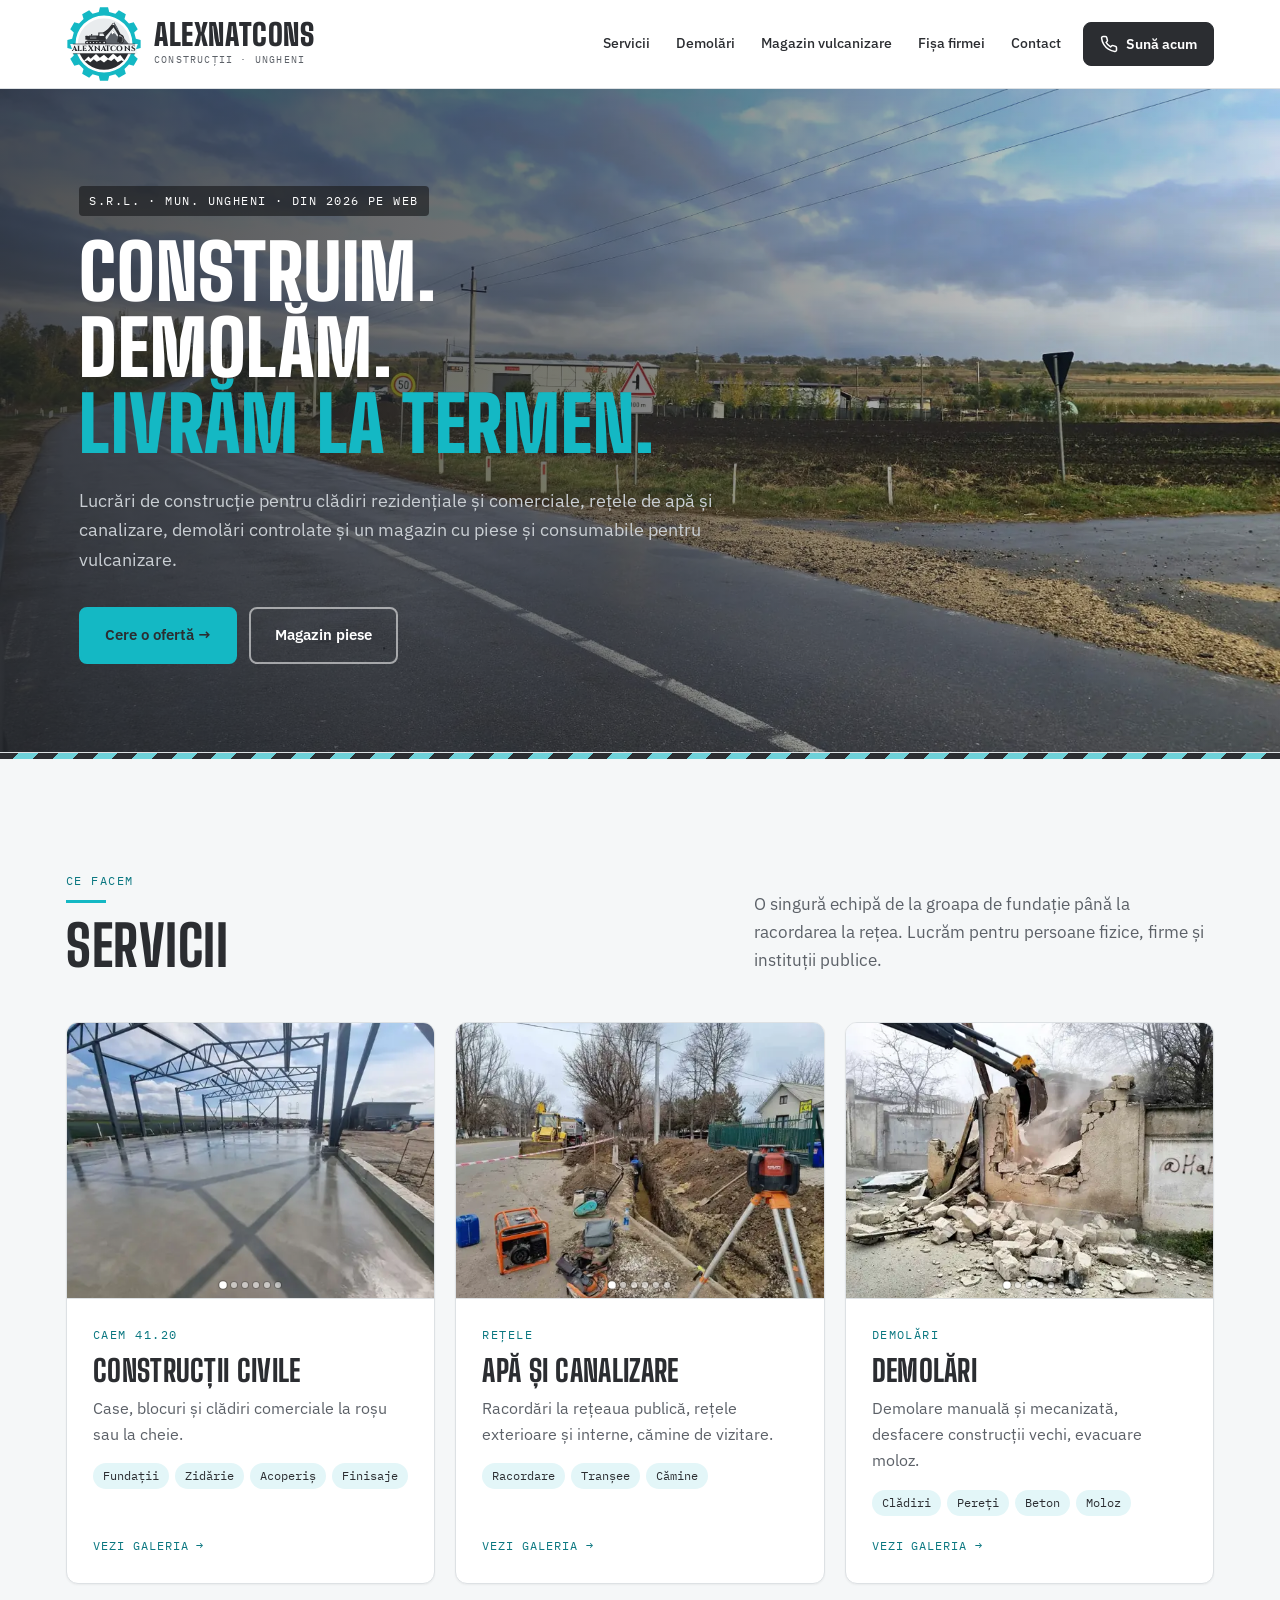
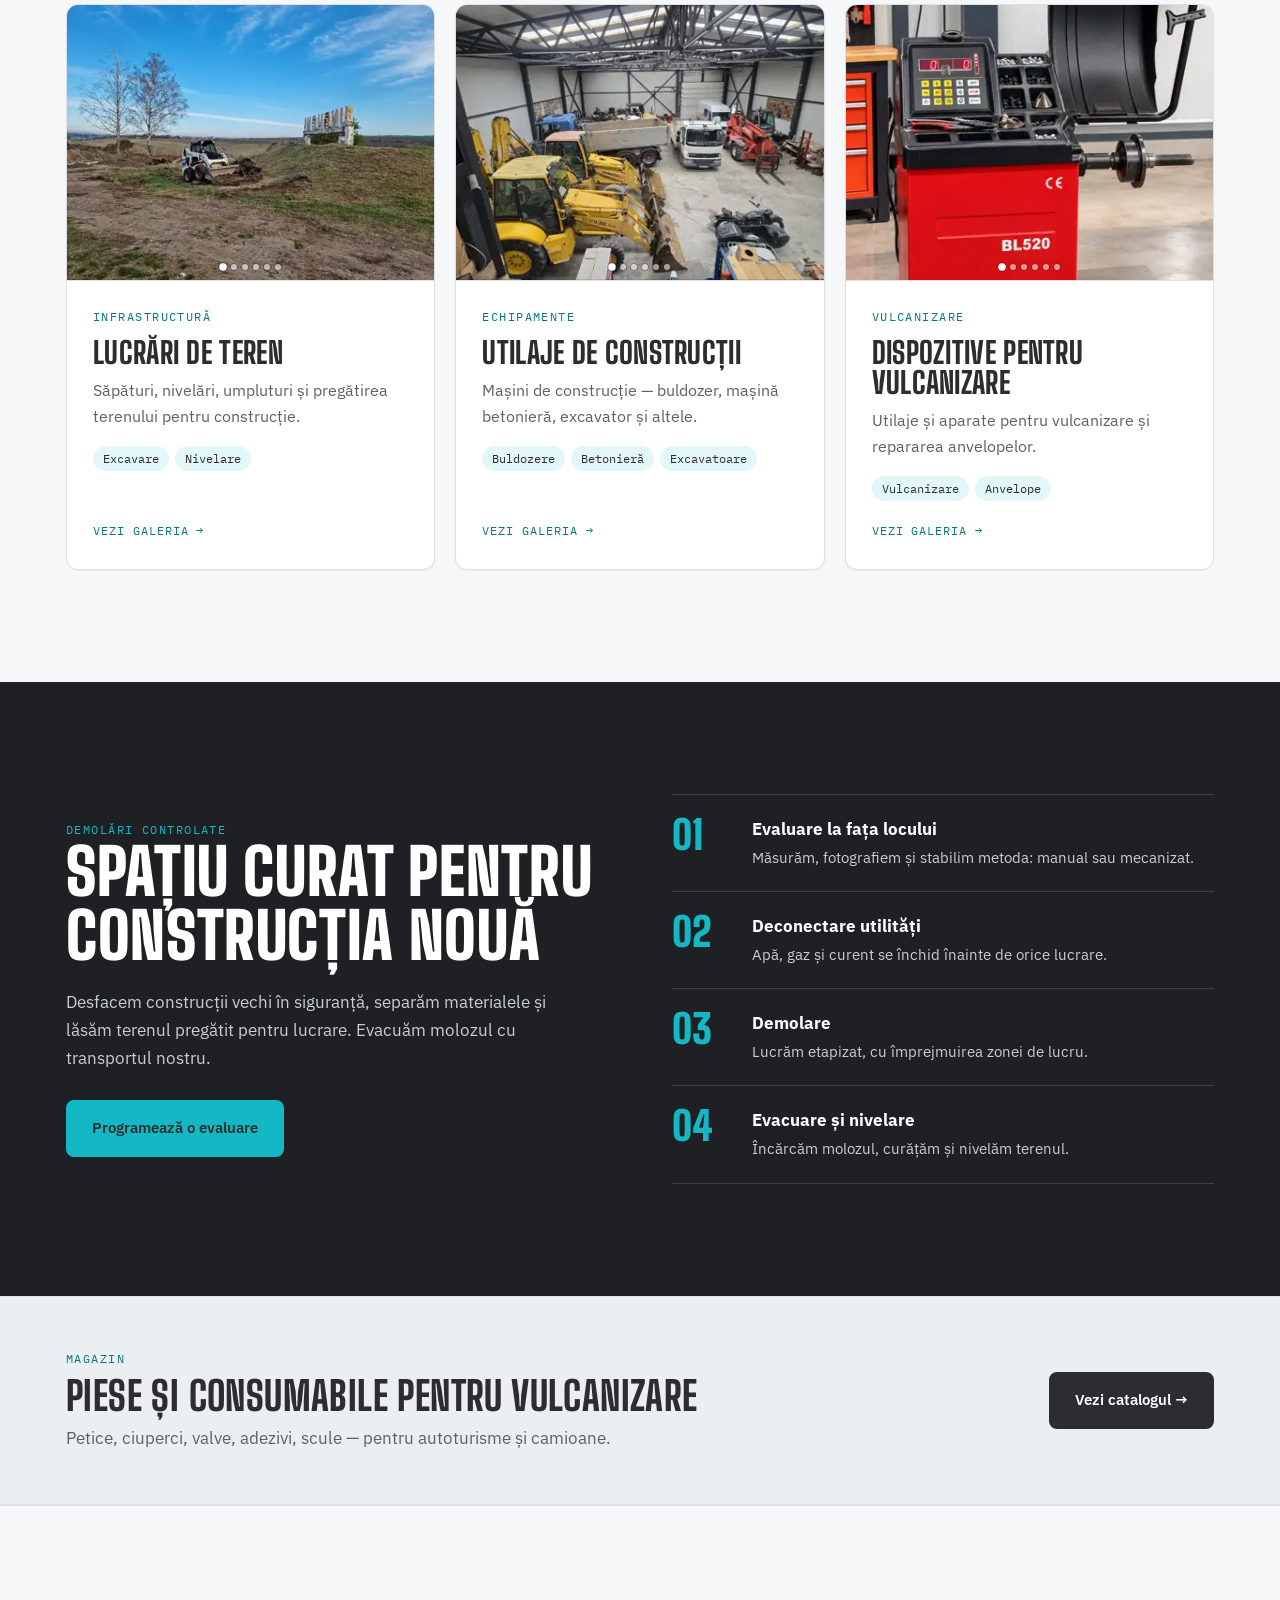
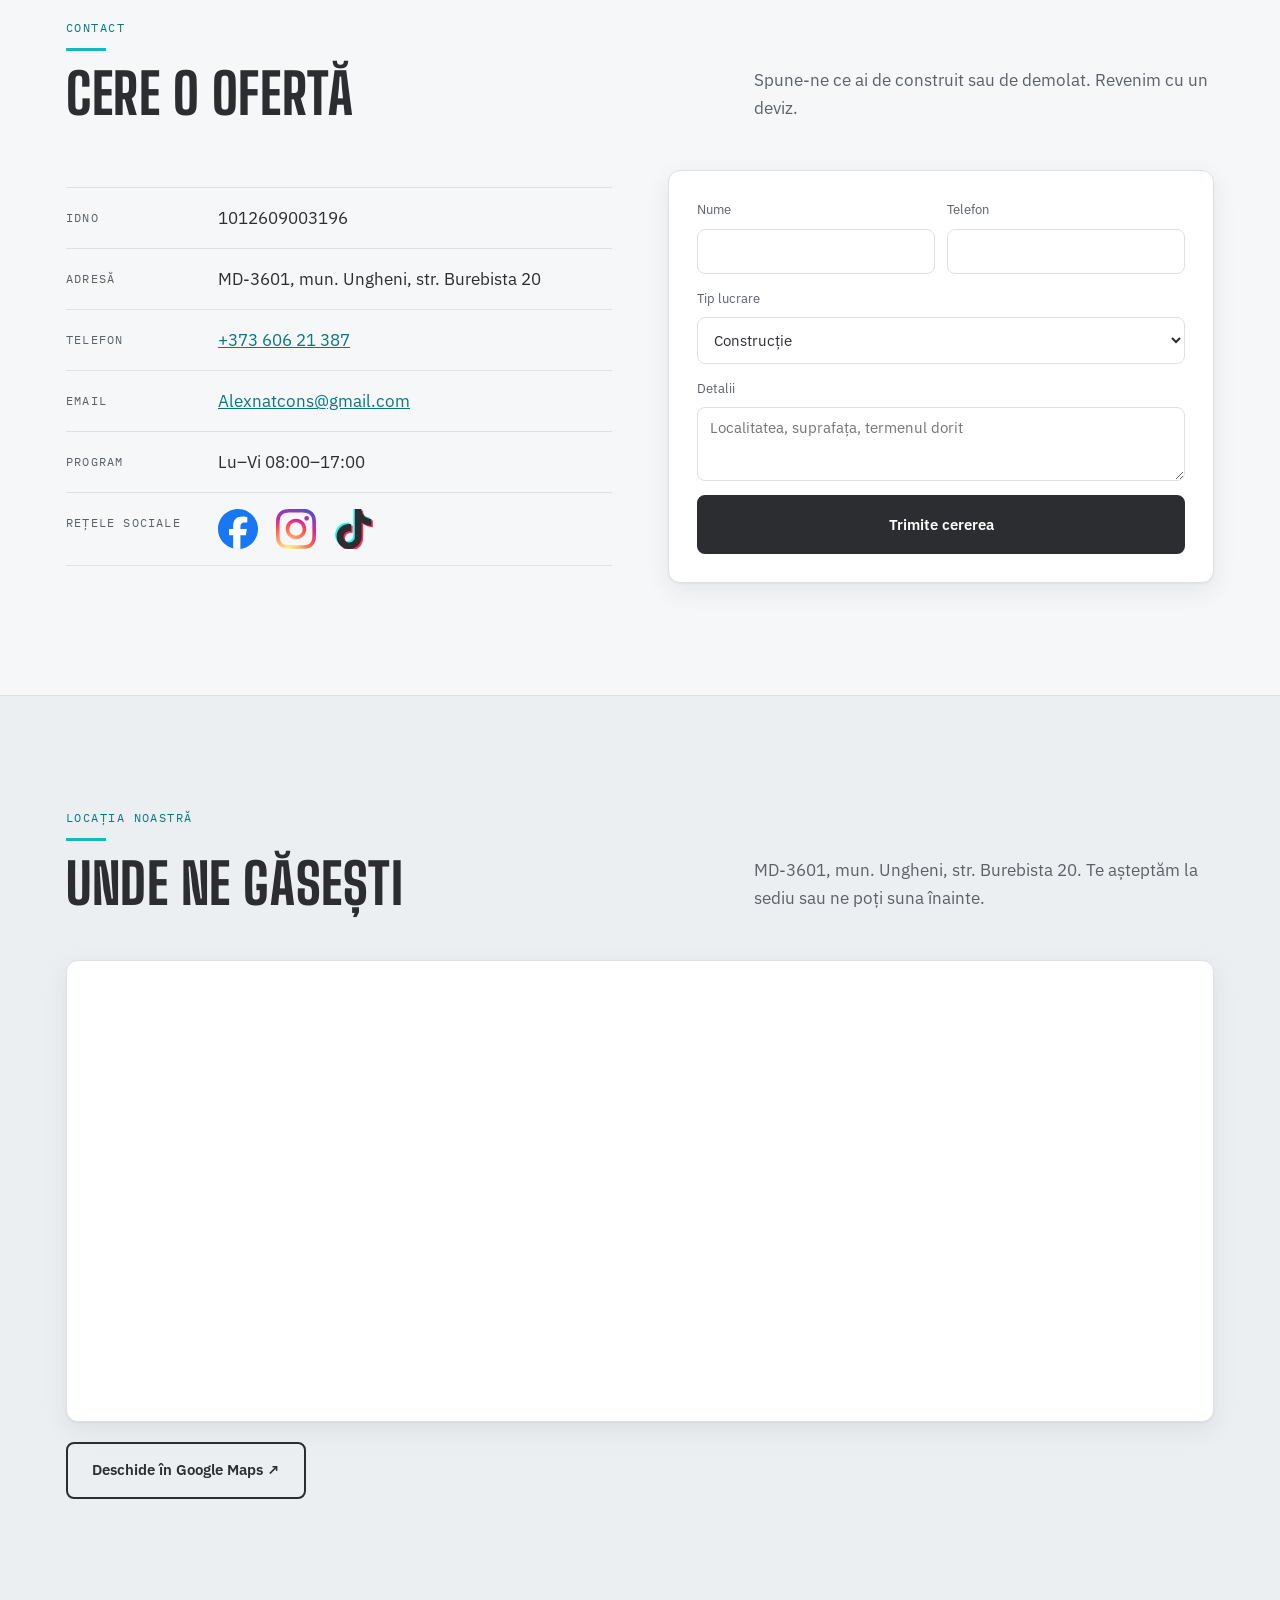
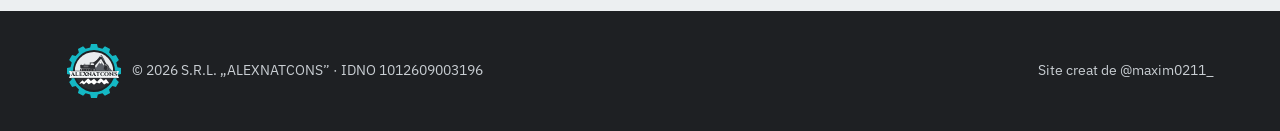
==== index.html @ 3514778b "Map button: link to the company's Google Maps share link Co-Authored-By: Claude Sonnet 5.5 <noreply@" ====
<!doctype html><html lang="ro"><head><meta charset=utf8><script>document.documentElement.classList.add("js")</script><meta name=viewport content="width=device-width,initial-scale=1,viewport-fit=cover"><style>:root{color-scheme:light;box-sizing:border-box;padding-top:env(safe-area-inset-top,0px);padding-bottom:env(safe-area-inset-bottom,0px)}html{scroll-padding-top:env(safe-area-inset-top,0px)}body{margin:0;padding:0;font:14px -apple-system,BlinkMacSystemFont,sans-serif;background:#fff;color:#000}img{max-width:100%}[hidden]:not([hidden=until-found i]){display:none!important}</style><title>ALEXNATCONS Ungheni</title>
<meta name="claude:viewport-fit-sides" content="cover">
<link href="https://fonts.googleapis.com/css2?family=Cinzel:wght@700;800&display=block" rel="stylesheet">
<link rel="icon" type="image/jpeg" href="assets/logo.jpg">
<link rel="apple-touch-icon" href="assets/logo.jpg">
<meta property="og:image" content="assets/logo.jpg">
<meta name="description" content="ALEXNATCONS SRL, Ungheni — construcții, demolări, rețele de canalizare și magazin de piese pentru vulcanizare.">
<link rel="preconnect" href="https://fonts.googleapis.com">
<link rel="preconnect" href="https://fonts.gstatic.com" crossorigin>
<link rel="stylesheet" href="https://fonts.googleapis.com/css2?family=Big+Shoulders+Display:wght@600;800;900&family=IBM+Plex+Sans:wght@400;500;600&family=IBM+Plex+Mono:wght@400;500&display=swap">
<link rel="preload" as="image" href="assets/hero-road.webp" media="(min-width:701px)">
<link rel="preload" as="image" href="assets/hero-road-sm.webp" media="(max-width:700px)">
<link rel="stylesheet" href="styles.css">
<style>

/* ============ PRELOADER ALEXNATCONS ============ */
:root{
  --anc-turquoise:#14B8C4;   /* roata dințată */
  --anc-carbon:#2B2D31;      /* excavator, text, munți */
  --anc-carbon-2:#5C6168;    /* munții din spate */
  --anc-light:#F5F7F8;       /* fundal + bandă */
  --anc-sky:#E9ECEE;         /* cerul din semicercul de sus */
}
html.anc-loading, html.anc-loading body{ overflow:hidden; }

#anc-preloader{
  position:fixed; inset:0; z-index:99999;
  display:flex; align-items:center; justify-content:center;
  background:var(--anc-light);
  transition:opacity .55s ease, transform .55s ease, visibility 0s linear .55s;
}
#anc-preloader.anc-done{ opacity:0; transform:translateY(-14px); visibility:hidden; pointer-events:none; }

#anc-logo{
  width:min(300px, 62vw); height:auto; overflow:visible;
  opacity:0; transform:scale(.94);
}
#anc-preloader.anc-done #anc-logo{ transform:scale(.9); transition:transform .55s ease; }

/* toate piesele animate se rotesc în coordonatele locale (pivot calculat în JS) */
#anc-gear, #anc-boom, #anc-stick, #anc-bucket{
  transform-box:view-box; transform-origin:0 0;
}
.anc-txt{ font-family:'Cinzel', Georgia, 'Times New Roman', serif; font-weight:800; }
</style>
</head><body>
<div id="anc-preloader" aria-hidden="true">
  <svg id="anc-logo" viewBox="0 0 400 400" xmlns="http://www.w3.org/2000/svg">
    <defs>
      <clipPath id="anc-top"><path d="M62.2 210 A138 138 0 1 1 337.8 210 Z"/></clipPath>
      <clipPath id="anc-bot"><path d="M68.5 240 A138 138 0 0 0 331.5 240 Z"/></clipPath>
    </defs>

    <!-- 1. ROATA DINȚATĂ (turcoaz) -->
    <path id="anc-gear" fill="var(--anc-turquoise)" fill-rule="evenodd"
      d="M367.8 172.5 L392.8 178.7 L392.8 221.3 L367.8 227.5 L359.0 260.1 L377.6 278.0 L356.4 314.9 L331.6 307.7 L307.7 331.6 L314.9 356.4 L278.0 377.6 L260.1 359.0 L227.5 367.8 L221.3 392.8 L178.7 392.8 L172.5 367.8 L139.9 359.0 L122.0 377.6 L85.1 356.4 L92.3 331.6 L68.4 307.7 L43.6 314.9 L22.4 278.0 L41.0 260.1 L32.2 227.5 L7.2 221.3 L7.2 178.7 L32.2 172.5 L41.0 139.9 L22.4 122.0 L43.6 85.1 L68.4 92.3 L92.3 68.4 L85.1 43.6 L122.0 22.4 L139.9 41.0 L172.5 32.2 L178.7 7.2 L221.3 7.2 L227.5 32.2 L260.1 41.0 L278.0 22.4 L314.9 43.6 L307.7 68.4 L331.6 92.3 L356.4 85.1 L377.6 122.0 L359.0 139.9 Z M350 200 A150 150 0 1 0 50 200 A150 150 0 1 0 350 200 Z"/>

    <!-- 2. SEMICERCUL DE SUS: cer + munți -->
    <g clip-path="url(#anc-top)">
      <rect x="60" y="60" width="280" height="150" fill="var(--anc-sky)"/>
      <path fill="var(--anc-carbon-2)" d="M150 207 L196 158 L214 176 L246 128 L270 160 L286 146 L336 207 Z"/>
      <path fill="#fff" d="M246 128 L258 146 L250 142 L244 150 L238 140 Z M286 146 L296 158 L289 156 L283 162 L279 154 Z M196 158 L204 167 L198 166 L193 171 L189 165 Z"/>
    </g>

    <!-- 3. EXCAVATORUL (gri carbon) -->
    <g id="anc-excavator" fill="var(--anc-carbon)">
      <!-- braț principal + stick + cupă: ierarhie boom > stick > bucket -->
      <g id="anc-boom">
        <path d="M182 168 L198 172 L256 106 L247 89 Z"/>
        <path d="M168 160 L174 154 L230 116 L234 122 L176 164 Z"/>
        <circle cx="190" cy="168" r="4" fill="var(--anc-sky)"/>
        <g id="anc-stick">
          <path d="M241 96 L254 88 L290 152 L279 160 Z"/>
          <path d="M248 92 L254 86 L276 124 L270 128 Z" fill="var(--anc-carbon-2)"/>
          <circle cx="249" cy="96" r="4.5" fill="var(--anc-sky)"/>
          <g id="anc-bucket">
            <path d="M277 150 Q301 145 306 168 Q309 186 299 197 L291 199 L288 193 L281 196 L278 190 L270 191 Q268 178 274 168 Z"/>
            <path d="M283 158 Q298 157 300 172 Q301 183 295 190" fill="none" stroke="var(--anc-sky)" stroke-width="2.4" stroke-linecap="round"/>
            <circle cx="284" cy="156" r="3.5" fill="var(--anc-sky)"/>
          </g>
        </g>
      </g>
      <!-- corp -->
      <rect x="102" y="156" width="14" height="22" rx="3"/>
      <path d="M112 182 L112 160 L124 155 L170 155 L170 140 L199 140 L208 160 L208 182 Z"/>
      <path d="M176 145 L196 145 L202 158 L176 158 Z" fill="var(--anc-sky)"/>
      <path d="M126 164 H160 M126 170 H160" stroke="var(--anc-sky)" stroke-width="2"/>
      <rect x="132" y="148" width="5" height="8" rx="1"/>
      <!-- șenilă -->
      <rect x="100" y="183" width="112" height="19" rx="9.5"/>
      <g fill="var(--anc-sky)">
        <circle cx="111" cy="192.5" r="4.5"/><circle cx="128" cy="192.5" r="3.5"/>
        <circle cx="145" cy="192.5" r="3.5"/><circle cx="162" cy="192.5" r="3.5"/>
        <circle cx="179" cy="192.5" r="3.5"/><circle cx="201" cy="192.5" r="4.5"/>
      </g>
    </g>

    <!-- 4. SEMICERCUL DE JOS: munți albi pe carbon -->
    <g clip-path="url(#anc-bot)">
      <rect x="60" y="236" width="280" height="110" fill="var(--anc-carbon)"/>
      <path fill="#fff" d="M84 300 L118 266 L130 278 L158 252 L178 272 L200 256 L222 276 L248 250 L270 270 L286 258 L318 300 L292 286 L272 296 L254 276 L238 290 L220 282 L200 298 L182 284 L162 294 L146 280 L128 296 L112 286 Z"/>
    </g>

    <!-- 5. BANDA + TEXT -->
    <path fill="var(--anc-light)" d="M30 208 H370 L362 225 L370 242 H30 L38 225 Z"/>
    <path d="M44 208 H356" stroke="var(--anc-carbon)" stroke-width="3" stroke-linecap="round"/>
    <path d="M44 243 H356" stroke="var(--anc-carbon)" stroke-width="2" stroke-linecap="round"/>
    <text class="anc-txt" x="200" y="235" text-anchor="middle" font-size="27" letter-spacing="1.5" fill="var(--anc-carbon)">ALEXNATCONS</text>
  </svg>
</div>

<svg width="0" height="0" style="position:absolute" aria-hidden="true" focusable="false"><symbol id="anc-mark" viewBox="0 0 400 400">
    <defs>
      <clipPath id="mk-top"><path d="M62.2 210 A138 138 0 1 1 337.8 210 Z"/></clipPath>
      <clipPath id="mk-bot"><path d="M68.5 240 A138 138 0 0 0 331.5 240 Z"/></clipPath>
    </defs>

    <!-- 1. ROATA DINȚATĂ (turcoaz) -->
    <path fill="var(--anc-turquoise)" fill-rule="evenodd"
      d="M367.8 172.5 L392.8 178.7 L392.8 221.3 L367.8 227.5 L359.0 260.1 L377.6 278.0 L356.4 314.9 L331.6 307.7 L307.7 331.6 L314.9 356.4 L278.0 377.6 L260.1 359.0 L227.5 367.8 L221.3 392.8 L178.7 392.8 L172.5 367.8 L139.9 359.0 L122.0 377.6 L85.1 356.4 L92.3 331.6 L68.4 307.7 L43.6 314.9 L22.4 278.0 L41.0 260.1 L32.2 227.5 L7.2 221.3 L7.2 178.7 L32.2 172.5 L41.0 139.9 L22.4 122.0 L43.6 85.1 L68.4 92.3 L92.3 68.4 L85.1 43.6 L122.0 22.4 L139.9 41.0 L172.5 32.2 L178.7 7.2 L221.3 7.2 L227.5 32.2 L260.1 41.0 L278.0 22.4 L314.9 43.6 L307.7 68.4 L331.6 92.3 L356.4 85.1 L377.6 122.0 L359.0 139.9 Z M350 200 A150 150 0 1 0 50 200 A150 150 0 1 0 350 200 Z"/>

    <!-- 2. SEMICERCUL DE SUS: cer + munți -->
    <g clip-path="url(#mk-top)">
      <rect x="60" y="60" width="280" height="150" fill="var(--anc-sky)"/>
      <path fill="var(--anc-carbon-2)" d="M150 207 L196 158 L214 176 L246 128 L270 160 L286 146 L336 207 Z"/>
      <path fill="#fff" d="M246 128 L258 146 L250 142 L244 150 L238 140 Z M286 146 L296 158 L289 156 L283 162 L279 154 Z M196 158 L204 167 L198 166 L193 171 L189 165 Z"/>
    </g>

    <!-- 3. EXCAVATORUL (gri carbon) -->
    <g fill="var(--anc-carbon)">
      <!-- braț principal + stick + cupă: ierarhie boom > stick > bucket -->
      <g>
        <path d="M182 168 L198 172 L256 106 L247 89 Z"/>
        <path d="M168 160 L174 154 L230 116 L234 122 L176 164 Z"/>
        <circle cx="190" cy="168" r="4" fill="var(--anc-sky)"/>
        <g>
          <path d="M241 96 L254 88 L290 152 L279 160 Z"/>
          <path d="M248 92 L254 86 L276 124 L270 128 Z" fill="var(--anc-carbon-2)"/>
          <circle cx="249" cy="96" r="4.5" fill="var(--anc-sky)"/>
          <g>
            <path d="M277 150 Q301 145 306 168 Q309 186 299 197 L291 199 L288 193 L281 196 L278 190 L270 191 Q268 178 274 168 Z"/>
            <path d="M283 158 Q298 157 300 172 Q301 183 295 190" fill="none" stroke="var(--anc-sky)" stroke-width="2.4" stroke-linecap="round"/>
            <circle cx="284" cy="156" r="3.5" fill="var(--anc-sky)"/>
          </g>
        </g>
      </g>
      <!-- corp -->
      <rect x="102" y="156" width="14" height="22" rx="3"/>
      <path d="M112 182 L112 160 L124 155 L170 155 L170 140 L199 140 L208 160 L208 182 Z"/>
      <path d="M176 145 L196 145 L202 158 L176 158 Z" fill="var(--anc-sky)"/>
      <path d="M126 164 H160 M126 170 H160" stroke="var(--anc-sky)" stroke-width="2"/>
      <rect x="132" y="148" width="5" height="8" rx="1"/>
      <!-- șenilă -->
      <rect x="100" y="183" width="112" height="19" rx="9.5"/>
      <g fill="var(--anc-sky)">
        <circle cx="111" cy="192.5" r="4.5"/><circle cx="128" cy="192.5" r="3.5"/>
        <circle cx="145" cy="192.5" r="3.5"/><circle cx="162" cy="192.5" r="3.5"/>
        <circle cx="179" cy="192.5" r="3.5"/><circle cx="201" cy="192.5" r="4.5"/>
      </g>
    </g>

    <!-- 4. SEMICERCUL DE JOS: munți albi pe carbon -->
    <g clip-path="url(#mk-bot)">
      <rect x="60" y="236" width="280" height="110" fill="var(--anc-carbon)"/>
      <path fill="#fff" d="M84 300 L118 266 L130 278 L158 252 L178 272 L200 256 L222 276 L248 250 L270 270 L286 258 L318 300 L292 286 L272 296 L254 276 L238 290 L220 282 L200 298 L182 284 L162 294 L146 280 L128 296 L112 286 Z"/>
    </g>

    <!-- 5. BANDA + TEXT (mărite pentru lizibilitate) -->
    <path fill="var(--anc-light)" d="M22 200 H378 L369 225 L378 250 H22 L31 225 Z"/>
    <path d="M38 200 H362" stroke="var(--anc-carbon)" stroke-width="3.5" stroke-linecap="round"/>
    <path d="M38 251 H362" stroke="var(--anc-carbon)" stroke-width="3" stroke-linecap="round"/>
    <text x="200" y="239" text-anchor="middle" font-family="Cinzel, Georgia, serif" font-weight="800" font-size="40" letter-spacing="1" fill="var(--anc-carbon)">ALEXNATCONS</text>
  </symbol></svg>
<header>
  <div class="wrap nav">
    <a class="logo" href="#top" aria-label="ALEXNATCONS — acasă">
      <svg class="mark" viewBox="0 0 400 400" role="img" aria-label="Logo ALEXNATCONS"><use href="#anc-mark"/></svg>
      <span><b>ALEXNATCONS</b><small>CONSTRUCȚII · UNGHENI</small></span>
    </a>
    <div class="nav-r">
      <nav class="links" id="nav" aria-label="Navigare">
        <a href="#servicii">Servicii</a>
        <a href="#demolari">Demolări</a>
        <a href="magazin.html">Magazin vulcanizare</a>
        <a href="fisa-firmei.html">Fișa firmei</a>
        <a href="#contact">Contact</a>
      </nav>
      <a class="call-btn" data-tel href="#contact"><svg viewBox="0 0 24 24" fill="none" stroke="currentColor" stroke-width="2" stroke-linecap="round" stroke-linejoin="round" aria-hidden="true"><path d="M22 16.92v3a2 2 0 0 1-2.18 2 19.79 19.79 0 0 1-8.63-3.07 19.5 19.5 0 0 1-6-6 19.79 19.79 0 0 1-3.07-8.67A2 2 0 0 1 4.11 2h3a2 2 0 0 1 2 1.72c.13.96.36 1.9.7 2.81a2 2 0 0 1-.45 2.11L8.09 9.91a16 16 0 0 0 6 6l1.27-1.27a2 2 0 0 1 2.11-.45c.91.34 1.85.57 2.81.7A2 2 0 0 1 22 16.92z"/></svg><span class="lbl">Sună acum</span></a>
      <button class="menu-btn" id="menuBtn" type="button" aria-label="Deschide meniul" aria-expanded="false" aria-controls="nav"><svg viewBox="0 0 24 24" fill="none" stroke="currentColor" stroke-width="2" stroke-linecap="round" aria-hidden="true"><path d="M4 7h16M4 12h16M4 17h16"/></svg></button>
    </div>
  </div>
</header>

<main id="top">
  <section class="hero" style="padding:0">
    <div class="wrap">
      <div>
        <div class="eyebrow">S.R.L. · mun. Ungheni · din 2026 pe web</div>
        <h1>Construim.<br>Demolăm.<br><em>Livrăm la termen.</em></h1>
        <p class="lead">Lucrări de construcție pentru clădiri rezidențiale și comerciale, rețele de apă și canalizare, demolări controlate și un magazin cu piese și consumabile pentru vulcanizare.</p>
        <div class="ctas">
          <a class="btn" href="#contact">Cere o ofertă →</a>
          <a class="btn ghost" href="magazin.html">Magazin piese</a>
        </div>
      </div>
    </div>
  </section>
  <div class="strip" aria-hidden="true"></div>

  <section id="servicii">
    <div class="wrap">
      <div class="sec-head reveal">
        <div><div class="eyebrow">Ce facem</div><h2>Servicii</h2></div>
        <p>O singură echipă de la groapa de fundație până la racordarea la rețea. Lucrăm pentru persoane fizice, firme și instituții publice.</p>
      </div>
      <div class="services">
        <article class="svc reveal"><div class="svc-media" data-slideshow><img class="is-active" src="assets/lucrari/constructii-civile/constructii-metalice-02-card.webp" alt="" width="520" height="390" decoding="async"><img data-src="assets/lucrari/constructii-civile/fundatii-01-card.webp" alt="" width="520" height="390" decoding="async"><img data-src="assets/lucrari/constructii-civile/betonare-01-card.webp" alt="" width="520" height="390" decoding="async"><img data-src="assets/lucrari/constructii-civile/constructii-metalice-04-card.webp" alt="" width="520" height="390" decoding="async"><img data-src="assets/lucrari/constructii-civile/fundatii-04-card.webp" alt="" width="520" height="390" decoding="async"><img data-src="assets/lucrari/constructii-civile/constructii-metalice-01-card.webp" alt="" width="520" height="390" decoding="async"><span class="svc-dots" aria-hidden="true"><i></i><i></i><i></i><i></i><i></i><i></i></span></div><svg class="ico" viewBox="0 0 24 24" fill="none" stroke="currentColor" stroke-width="1.7" stroke-linecap="round" stroke-linejoin="round" aria-hidden="true"><path d="M4 20V9l8-5 8 5v11M9 20v-6h6v6"/></svg><span class="code">CAEM 41.20</span><h3><a class="svc-link" href="constructii-civile.html">Construcții civile</a></h3><p>Case, blocuri și clădiri comerciale la roșu sau la cheie.</p><ul><li>Fundații</li><li>Zidărie</li><li>Acoperiș</li><li>Finisaje</li></ul><span class="more" aria-hidden="true">Vezi galeria →</span></article>
        <article class="svc reveal"><div class="svc-media" data-slideshow><img class="is-active" src="assets/lucrari/apa-canalizare/retele-01-card.webp" alt="" width="520" height="390" decoding="async"><img data-src="assets/lucrari/apa-canalizare/retele-06-card.webp" alt="" width="520" height="390" decoding="async"><img data-src="assets/lucrari/apa-canalizare/retele-23-card.webp" alt="" width="520" height="390" decoding="async"><img data-src="assets/lucrari/apa-canalizare/retele-15-card.webp" alt="" width="520" height="390" decoding="async"><img data-src="assets/lucrari/apa-canalizare/retele-07-card.webp" alt="" width="520" height="390" decoding="async"><img data-src="assets/lucrari/apa-canalizare/retele-18-card.webp" alt="" width="520" height="390" decoding="async"><span class="svc-dots" aria-hidden="true"><i></i><i></i><i></i><i></i><i></i><i></i></span></div><svg class="ico" viewBox="0 0 24 24" fill="none" stroke="currentColor" stroke-width="1.7" stroke-linecap="round" stroke-linejoin="round" aria-hidden="true"><path d="M12 3s6 6.5 6 11a6 6 0 0 1-12 0c0-4.5 6-11 6-11z"/></svg><span class="code">Rețele</span><h3><a class="svc-link" href="apa-canalizare.html">Apă și canalizare</a></h3><p>Racordări la rețeaua publică, rețele exterioare și interne, cămine de vizitare.</p><ul><li>Racordare</li><li>Tranșee</li><li>Cămine</li></ul><span class="more" aria-hidden="true">Vezi galeria →</span></article>
        <article class="svc reveal"><div class="svc-media" data-slideshow><img class="is-active" src="assets/lucrari/demolari/demolare-01-card.webp" alt="" width="520" height="390" decoding="async"><img data-src="assets/lucrari/demolari/demolare-02-card.webp" alt="" width="520" height="390" decoding="async"><img data-src="assets/lucrari/demolari/demolare-03-card.webp" alt="" width="520" height="390" decoding="async"><img data-src="assets/lucrari/demolari/demolare-04-card.webp" alt="" width="520" height="390" decoding="async"><img data-src="assets/lucrari/demolari/demolare-05-card.webp" alt="" width="520" height="390" decoding="async"><span class="svc-dots" aria-hidden="true"><i></i><i></i><i></i><i></i><i></i></span></div><svg class="ico" viewBox="0 0 24 24" fill="none" stroke="currentColor" stroke-width="1.7" stroke-linecap="round" stroke-linejoin="round" aria-hidden="true"><path d="M14 4l6 6-3 3-6-6zM12 8L4 16v4h4l8-8"/></svg><span class="code">Demolări</span><h3><a class="svc-link" href="demolari.html">Demolări</a></h3><p>Demolare manuală și mecanizată, desfacere construcții vechi, evacuare moloz.</p><ul><li>Clădiri</li><li>Pereți</li><li>Beton</li><li>Moloz</li></ul><span class="more" aria-hidden="true">Vezi galeria →</span></article>
        <article class="svc reveal"><div class="svc-media" data-slideshow><img class="is-active" src="assets/lucrari/lucrari-teren/terasamente-01-card.webp" alt="" width="520" height="390" decoding="async"><img data-src="assets/lucrari/lucrari-teren/terasamente-02-card.webp" alt="" width="520" height="390" decoding="async"><img data-src="assets/lucrari/lucrari-teren/terasamente-03-card.webp" alt="" width="520" height="390" decoding="async"><img data-src="assets/lucrari/lucrari-teren/drum-03-card.webp" alt="" width="520" height="390" decoding="async"><img data-src="assets/lucrari/lucrari-teren/drum-04-card.webp" alt="" width="520" height="390" decoding="async"><img data-src="assets/lucrari/lucrari-teren/drum-02-card.webp" alt="" width="520" height="390" decoding="async"><span class="svc-dots" aria-hidden="true"><i></i><i></i><i></i><i></i><i></i><i></i></span></div><svg class="ico" viewBox="0 0 24 24" fill="none" stroke="currentColor" stroke-width="1.7" stroke-linecap="round" stroke-linejoin="round" aria-hidden="true"><path d="M3 17l9 4 9-4M3 12l9 4 9-4M12 3L3 8l9 5 9-5z"/></svg><span class="code">Infrastructură</span><h3><a class="svc-link" href="lucrari-teren.html">Lucrări de teren</a></h3><p>Săpături, nivelări, umpluturi și pregătirea terenului pentru construcție.</p><ul><li>Excavare</li><li>Nivelare</li></ul><span class="more" aria-hidden="true">Vezi galeria →</span></article>
        <article class="svc reveal"><div class="svc-media" data-slideshow><img class="is-active" src="assets/lucrari/utilaje-mecanisme/masini-01-card.webp" alt="" width="520" height="390" decoding="async"><img data-src="assets/lucrari/utilaje-mecanisme/masini-05-card.webp" alt="" width="520" height="390" decoding="async"><img data-src="assets/lucrari/utilaje-mecanisme/masini-02-card.webp" alt="" width="520" height="390" decoding="async"><img data-src="assets/lucrari/utilaje-mecanisme/masini-07-card.webp" alt="" width="520" height="390" decoding="async"><img data-src="assets/lucrari/utilaje-mecanisme/masini-03-card.webp" alt="" width="520" height="390" decoding="async"><img data-src="assets/lucrari/utilaje-mecanisme/masini-08-card.webp" alt="" width="520" height="390" decoding="async"><span class="svc-dots" aria-hidden="true"><i></i><i></i><i></i><i></i><i></i><i></i></span></div><svg class="ico" viewBox="0 0 24 24" fill="none" stroke="currentColor" stroke-width="1.7" stroke-linecap="round" stroke-linejoin="round" aria-hidden="true"><circle cx="12" cy="12" r="3"/><path d="M12 2v3M12 19v3M2 12h3M19 12h3M4.9 4.9l2.1 2.1M17 17l2.1 2.1M4.9 19.1L7 17M17 7l2.1-2.1"/></svg><span class="code">Echipamente</span><h3><a class="svc-link" href="utilaje-mecanisme.html">Utilaje de Construcții</a></h3><p>Mașini de construcție — buldozer, mașină betonieră, excavator și altele.</p><ul><li>Buldozere</li><li>Betonieră</li><li>Excavatoare</li></ul><span class="more" aria-hidden="true">Vezi galeria →</span></article>
        <article class="svc reveal"><div class="svc-media" data-slideshow><img class="is-active" src="assets/lucrari/dispozitive-vulcanizare/dispozitiv-01-card.webp" alt="" width="520" height="390" decoding="async"><img data-src="assets/lucrari/dispozitive-vulcanizare/dispozitiv-03-card.webp" alt="" width="520" height="390" decoding="async"><img data-src="assets/lucrari/dispozitive-vulcanizare/dispozitiv-05-card.webp" alt="" width="520" height="390" decoding="async"><img data-src="assets/lucrari/dispozitive-vulcanizare/dispozitiv-04-card.webp" alt="" width="520" height="390" decoding="async"><img data-src="assets/lucrari/dispozitive-vulcanizare/dispozitiv-06-card.webp" alt="" width="520" height="390" decoding="async"><img data-src="assets/lucrari/dispozitive-vulcanizare/dispozitiv-07-card.webp" alt="" width="520" height="390" decoding="async"><span class="svc-dots" aria-hidden="true"><i></i><i></i><i></i><i></i><i></i><i></i></span></div><svg class="ico" viewBox="0 0 24 24" fill="none" stroke="currentColor" stroke-width="1.7" stroke-linecap="round" stroke-linejoin="round" aria-hidden="true"><circle cx="12" cy="12" r="9"/></svg><span class="code">Vulcanizare</span><h3><a class="svc-link" href="dispozitive-vulcanizare.html">Dispozitive pentru vulcanizare</a></h3><p>Utilaje și aparate pentru vulcanizare și repararea anvelopelor.</p><ul><li>Vulcanizare</li><li>Anvelope</li></ul><span class="more" aria-hidden="true">Vezi galeria →</span></article>
      </div>
    </div>
  </section>

  <section id="demolari" class="demo">
    <div class="wrap">
      <div>
        <div class="eyebrow">Demolări controlate</div>
        <h2>Spațiu curat pentru construcția nouă</h2>
        <p>Desfacem construcții vechi în siguranță, separăm materialele și lăsăm terenul pregătit pentru lucrare. Evacuăm molozul cu transportul nostru.</p>
        <a class="btn" href="#contact">Programează o evaluare</a>
      </div>
      <ol class="steps reveal">
        <li><div><b>Evaluare la fața locului</b><span>Măsurăm, fotografiem și stabilim metoda: manual sau mecanizat.</span></div></li>
        <li><div><b>Deconectare utilități</b><span>Apă, gaz și curent se închid înainte de orice lucrare.</span></div></li>
        <li><div><b>Demolare</b><span>Lucrăm etapizat, cu împrejmuirea zonei de lucru.</span></div></li>
        <li><div><b>Evacuare și nivelare</b><span>Încărcăm molozul, curățăm și nivelăm terenul.</span></div></li>
      </ol>
    </div>
  </section>

  <section class="shop-banner" id="magazin" aria-labelledby="shop-title">
    <div class="wrap">
      <div class="reveal">
        <div class="eyebrow">Magazin</div>
        <h2 id="shop-title">Piese și consumabile pentru vulcanizare</h2>
        <p>Petice, ciuperci, valve, adezivi, scule — pentru autoturisme și camioane.</p>
      </div>
      <a class="btn" href="magazin.html">Vezi catalogul →</a>
    </div>
  </section>

  <section id="contact" class="contact">
    <div class="wrap">
      <div class="sec-head reveal">
        <div><div class="eyebrow">Contact</div><h2>Cere o ofertă</h2></div>
        <p>Spune-ne ce ai de construit sau de demolat. Revenim cu un deviz.</p>
      </div>
      <div class="cgrid">
        <dl class="cinfo reveal">
          <div><dt>IDNO</dt><dd>1012609003196</dd></div>
          <div><dt>Adresă</dt><dd>MD-3601, mun. Ungheni, str. Burebista 20</dd></div>
          <div><dt>Telefon</dt><dd><a data-tel data-phone-text href="#contact">Sună-ne</a></dd></div>
          <div><dt>Email</dt><dd><a href="mailto:Alexnatcons@gmail.com">Alexnatcons@gmail.com</a></dd></div>
          <div><dt>Program</dt><dd>Lu–Vi 08:00–17:00</dd></div>
          <div><dt>Rețele sociale</dt><dd><span class="social">
            <a href="https://www.facebook.com/profile.php?id=100028871305324" target="_blank" rel="noopener" aria-label="Facebook" title="Facebook"><svg viewBox="0 0 24 24" aria-hidden="true"><circle cx="12" cy="12" r="11" fill="#fff"/><path fill="#1877F2" d="M9.101 23.691v-7.98H6.627v-3.667h2.474v-1.58c0-4.085 1.848-5.978 5.858-5.978.401 0 .955.042 1.468.103a8.68 8.68 0 0 1 1.141.195v3.325a8.623 8.623 0 0 0-.653-.036 26.805 26.805 0 0 0-.733-.009c-.707 0-1.259.096-1.675.309a1.686 1.686 0 0 0-.679.622c-.258.42-.374.995-.374 1.752v1.297h3.919l-.386 2.103-.287 1.564h-3.246v8.245C19.396 23.238 24 18.179 24 12.044c0-6.627-5.373-12-12-12s-12 5.373-12 12c0 5.628 3.874 10.35 9.101 11.647Z"/></svg></a>
            <a href="https://www.instagram.com/soleanicov/" target="_blank" rel="noopener" aria-label="Instagram" title="Instagram"><svg viewBox="0 0 24 24" aria-hidden="true"><defs><radialGradient id="igg" cx="30%" cy="107%" r="140%"><stop offset="0" stop-color="#fdf497"/><stop offset=".05" stop-color="#fdf497"/><stop offset=".45" stop-color="#fd5949"/><stop offset=".6" stop-color="#d6249f"/><stop offset=".9" stop-color="#285AEB"/></radialGradient></defs><path fill="url(#igg)" d="M7.0301.084c-1.2768.0602-2.1487.264-2.911.5634-.7888.3075-1.4575.72-2.1228 1.3877-.6652.6677-1.075 1.3368-1.3802 2.127-.2954.7638-.4956 1.6365-.552 2.914-.0564 1.2775-.0689 1.6882-.0626 4.947.0062 3.2586.0206 3.6671.0825 4.9473.061 1.2765.264 2.1482.5635 2.9107.308.7889.72 1.4573 1.388 2.1228.6679.6655 1.3365 1.0743 2.1285 1.38.7632.295 1.6361.4961 2.9134.552 1.2773.056 1.6884.069 4.9462.0627 3.2578-.0062 3.668-.0207 4.9478-.0814 1.28-.0607 2.147-.2652 2.9098-.5633.7889-.3086 1.4578-.72 2.1228-1.3881.665-.6682 1.0745-1.3378 1.3795-2.1284.2957-.7632.4966-1.636.552-2.9124.056-1.2809.0692-1.6898.063-4.948-.0063-3.2583-.021-3.6668-.0817-4.9465-.0607-1.2797-.264-2.1487-.5633-2.9117-.3084-.7889-.72-1.4568-1.3876-2.1228C21.2982 1.33 20.628.9208 19.8378.6165 19.074.321 18.2017.1197 16.9244.0645 15.6471.0093 15.236-.005 11.977.0014 8.718.0076 8.31.0215 7.0301.0839m.1402 21.6932c-1.17-.0509-1.8053-.2453-2.2287-.408-.5606-.216-.96-.4771-1.3819-.895-.422-.4178-.6811-.8186-.9-1.378-.1644-.4234-.3624-1.058-.4171-2.228-.0595-1.2645-.072-1.6442-.079-4.848-.007-3.2037.0053-3.583.0607-4.848.05-1.169.2456-1.805.408-2.2282.216-.5613.4762-.96.895-1.3816.4188-.4217.8184-.6814 1.3783-.9003.423-.1651 1.0575-.3614 2.227-.4171 1.2655-.06 1.6447-.072 4.848-.079 3.2033-.007 3.5835.005 4.8495.0608 1.169.0508 1.8053.2445 2.228.408.5608.216.96.4754 1.3816.895.4217.4194.6816.8176.9005 1.3787.1653.4217.3617 1.056.4169 2.2263.0602 1.2655.0739 1.645.0796 4.848.0058 3.203-.0055 3.5834-.061 4.848-.051 1.17-.245 1.8055-.408 2.2294-.216.5604-.4763.96-.8954 1.3814-.419.4215-.8181.6811-1.3783.9-.4224.1649-1.0577.3617-2.2262.4174-1.2656.0595-1.6448.072-4.8493.079-3.2045.007-3.5825-.006-4.848-.0608M16.953 5.5864A1.44 1.44 0 1 0 18.39 4.144a1.44 1.44 0 0 0-1.437 1.4424M5.8385 12.012c.0067 3.4032 2.7706 6.1557 6.173 6.1493 3.4026-.0065 6.157-2.7701 6.1506-6.1733-.0065-3.4032-2.771-6.1565-6.174-6.1498-3.403.0067-6.156 2.771-6.1496 6.1738M8 12.0077a4 4 0 1 1 4.008 3.9921A3.9996 3.9996 0 0 1 8 12.0077"/></svg></a>
            <a href="https://www.tiktok.com/@soleanicovalexandr?is_from_webapp=1&amp;sender_device=pc" target="_blank" rel="noopener" aria-label="TikTok" title="TikTok"><svg viewBox="0 0 24 24" aria-hidden="true"><path fill="#25F4EE" transform="translate(-.9 -.9)" d="M12.525.02c1.31-.02 2.61-.01 3.91-.02.08 1.53.63 3.09 1.75 4.17 1.12 1.11 2.7 1.62 4.24 1.79v4.03c-1.44-.05-2.89-.35-4.2-.97-.57-.26-1.1-.59-1.62-.93-.01 2.92.01 5.84-.02 8.75-.08 1.4-.54 2.79-1.35 3.94-1.31 1.92-3.58 3.17-5.91 3.21-1.43.08-2.86-.31-4.08-1.03-2.02-1.19-3.44-3.37-3.65-5.71-.02-.5-.03-1-.01-1.49.18-1.9 1.12-3.72 2.58-4.96 1.66-1.44 3.98-2.13 6.15-1.72.02 1.48-.04 2.96-.04 4.44-.99-.32-2.15-.23-3.02.37-.63.41-1.11 1.04-1.36 1.75-.21.51-.15 1.07-.14 1.61.24 1.64 1.82 3.02 3.5 2.87 1.12-.01 2.19-.66 2.77-1.61.19-.33.4-.67.41-1.06.1-1.79.06-3.57.07-5.36.01-4.03-.01-8.05.02-12.07z"/><path fill="#FE2C55" transform="translate(.9 .9)" d="M12.525.02c1.31-.02 2.61-.01 3.91-.02.08 1.53.63 3.09 1.75 4.17 1.12 1.11 2.7 1.62 4.24 1.79v4.03c-1.44-.05-2.89-.35-4.2-.97-.57-.26-1.1-.59-1.62-.93-.01 2.92.01 5.84-.02 8.75-.08 1.4-.54 2.79-1.35 3.94-1.31 1.92-3.58 3.17-5.91 3.21-1.43.08-2.86-.31-4.08-1.03-2.02-1.19-3.44-3.37-3.65-5.71-.02-.5-.03-1-.01-1.49.18-1.9 1.12-3.72 2.58-4.96 1.66-1.44 3.98-2.13 6.15-1.72.02 1.48-.04 2.96-.04 4.44-.99-.32-2.15-.23-3.02.37-.63.41-1.11 1.04-1.36 1.75-.21.51-.15 1.07-.14 1.61.24 1.64 1.82 3.02 3.5 2.87 1.12-.01 2.19-.66 2.77-1.61.19-.33.4-.67.41-1.06.1-1.79.06-3.57.07-5.36.01-4.03-.01-8.05.02-12.07z"/><path fill="currentColor" d="M12.525.02c1.31-.02 2.61-.01 3.91-.02.08 1.53.63 3.09 1.75 4.17 1.12 1.11 2.7 1.62 4.24 1.79v4.03c-1.44-.05-2.89-.35-4.2-.97-.57-.26-1.1-.59-1.62-.93-.01 2.92.01 5.84-.02 8.75-.08 1.4-.54 2.79-1.35 3.94-1.31 1.92-3.58 3.17-5.91 3.21-1.43.08-2.86-.31-4.08-1.03-2.02-1.19-3.44-3.37-3.65-5.71-.02-.5-.03-1-.01-1.49.18-1.9 1.12-3.72 2.58-4.96 1.66-1.44 3.98-2.13 6.15-1.72.02 1.48-.04 2.96-.04 4.44-.99-.32-2.15-.23-3.02.37-.63.41-1.11 1.04-1.36 1.75-.21.51-.15 1.07-.14 1.61.24 1.64 1.82 3.02 3.5 2.87 1.12-.01 2.19-.66 2.77-1.61.19-.33.4-.67.41-1.06.1-1.79.06-3.57.07-5.36.01-4.03-.01-8.05.02-12.07z"/></svg></a>
          </span></dd></div>
        </dl>
        <form class="form reveal" id="quote" novalidate>
          <div class="two">
            <label for="qname">Nume<input id="qname" required autocomplete="name"></label>
            <label for="qphone">Telefon<input id="qphone" required type="tel" autocomplete="tel"></label>
          </div>
          <label for="qtype">Tip lucrare
            <select id="qtype"><option>Construcție</option><option>Demolare</option><option>Apă și canalizare</option><option>Lucrări de teren</option></select>
          </label>
          <label for="qmsg">Detalii<textarea id="qmsg" placeholder="Localitatea, suprafața, termenul dorit"></textarea></label>
          <button class="btn" type="submit">Trimite cererea</button>
          <div id="qdone" class="done" hidden></div>
        </form>
      </div>
    </div>
  </section>

  <section class="map-sec" id="harta" aria-labelledby="map-title">
    <div class="wrap">
      <div class="sec-head reveal">
        <div><div class="eyebrow">Locația noastră</div><h2 id="map-title">Unde ne găsești</h2></div>
        <p>MD-3601, mun. Ungheni, str. Burebista 20. Te așteptăm la sediu sau ne poți suna înainte.</p>
      </div>
      <div class="map-card reveal">
        <iframe title="Harta: ALEXNATCONS SRL, Ungheni" src="https://www.google.com/maps?q=47.191114,27.832319&amp;z=17&amp;output=embed" loading="lazy" referrerpolicy="no-referrer-when-downgrade" allowfullscreen></iframe>
      </div>
      <a class="btn ghost map-link" href="https://maps.app.goo.gl/oNJkUK18PEW8VTEn9" target="_blank" rel="noopener">Deschide în Google Maps ↗</a>
    </div>
  </section>
</main>

<footer>
  <div class="wrap">
    <span class="foot-brand"><svg class="mark" viewBox="0 0 400 400" aria-hidden="true"><use href="#anc-mark"/></svg>© 2026 S.R.L. „ALEXNATCONS” · IDNO 1012609003196</span>
    <span>Site creat de <a href="https://www.instagram.com/maxim0211_/" target="_blank" rel="noopener">@maxim0211_</a></span>
  </div>
</footer>

<script src="site.js"></script>

<script>

/* ============ PRELOADER ALEXNATCONS — logică ============ */
(function () {
  var root = document.documentElement;
  var pre = document.getElementById('anc-preloader');
  if (!pre) return;
  root.classList.add('anc-loading');

  var $ = function (id) { return document.getElementById(id); };
  var logo = $('anc-logo'), gear = $('anc-gear'),
      boom = $('anc-boom'), stick = $('anc-stick'), bucket = $('anc-bucket');

  // rotație în jurul unui pivot (coordonate din viewBox)
  function rot(x, y, deg) { return 'translate(' + x + 'px,' + y + 'px) rotate(' + deg + 'deg) translate(' + (-x) + 'px,' + (-y) + 'px)'; }
  var P = { gear: [200, 200], boom: [190, 168], stick: [249, 96], bucket: [284, 156] };

  var reduced = window.matchMedia && matchMedia('(prefers-reduced-motion: reduce)').matches;
  var loaded = document.readyState === 'complete';
  window.addEventListener('load', function () { loaded = true; });

  function finish() {
    if (pre.classList.contains('anc-done')) return;
    pre.classList.add('anc-done');
    root.classList.remove('anc-loading');
    setTimeout(function () { pre.remove(); }, 700);
  }
  setTimeout(finish, 6000);                     // plasă de siguranță

  if (reduced || !logo.animate) {               // fără mișcare: doar fade
    logo.style.opacity = 1; logo.style.transform = 'none';
    var wait = function () { loaded ? setTimeout(finish, 400) : setTimeout(wait, 100); };
    return wait();
  }

  var ease = 'cubic-bezier(.65,0,.35,1)', hyd = 'cubic-bezier(.45,.05,.25,1)';

  // 0 — apariția logoului
  logo.animate([{ opacity: 0, transform: 'scale(.94)' }, { opacity: 1, transform: 'scale(1)' }],
               { duration: 450, easing: 'cubic-bezier(.2,.8,.2,1)', fill: 'forwards' });

  // 1 — roata se învârte ca un loader (o tură și un sfert)
  var spin = gear.animate([{ transform: rot(200, 200, 0) }, { transform: rot(200, 200, 450) }],
                          { duration: 1500, delay: 150, easing: ease, fill: 'forwards' });

  // 2 — excavatorul ridică cupa (boom sus, stick strâns, cupa se întoarce), cu mic "settle" hidraulic
  function kf(p, frames) { return frames.map(function (f) { return { offset: f[0], transform: rot(p[0], p[1], f[1]) }; }); }
  var arm = { duration: 1150, delay: 1350, easing: 'linear', fill: 'forwards' };
  boom.animate(kf(P.boom,   [[0, 0], [.55, -15], [.75, -13.5], [1, -14]]).map(addEase), arm);
  stick.animate(kf(P.stick, [[0, 0], [.15, 0], [.65, 12], [.82, 10.5], [1, 11]]).map(addEase), arm);
  var last = bucket.animate(kf(P.bucket, [[0, 0], [.35, 0], [.8, -34], [.92, -31], [1, -32]]).map(addEase), arm);
  function addEase(k) { k.easing = hyd; return k; }

  // 3 — ieșire când pagina s-a încărcat; altfel roata continuă să se rotească
  last.finished.then(function () {
    if (loaded) return setTimeout(finish, 250);
    var loop = gear.animate([{ transform: rot(200, 200, 450) }, { transform: rot(200, 200, 810) }],
                            { duration: 1100, iterations: Infinity, easing: 'linear' });
    window.addEventListener('load', function () { setTimeout(finish, 200); });
  });
})();
</script>
</body></html>
---- styles.css ----
/* Paletă calmă construită pe culorile logoului: carbon + turcoaz, turcoazul doar ca accent (~10%) */
:root{
  --bg:#F5F7F8;
  --surface:#FFFFFF;
  --surface-2:#ECEFF1;
  --carbon:#2B2D31;
  --carbon-deep:#1E2023;
  --text-2:#5C6168;
  --muted:#8A9097;
  --border:#DDE1E4;
  --accent:#14B8C4;
  --accent-ink:#0A7780;
  --accent-soft:#E3F6F8;
  --on-dark:#C9CED3;
  --wa:#128C7E;
  --vb:#7360F2;
  /* culorile logoului, folosite de simbolul #anc-mark din antet/footer */
  --anc-turquoise:#14B8C4;
  --anc-carbon:#2B2D31;
  --anc-carbon-2:#5C6168;
  --anc-light:#F5F7F8;
  --anc-sky:#E9ECEE;
  --shadow-1:0 1px 2px rgba(43,45,49,.06);
  --shadow-2:0 8px 24px rgba(43,45,49,.08);
  --r:12px;
  --f-display:"Big Shoulders Display","Arial Narrow",Impact,sans-serif;
  --f-body:"IBM Plex Sans",system-ui,-apple-system,"Segoe UI",sans-serif;
  --f-mono:"IBM Plex Mono",ui-monospace,Menlo,Consolas,monospace;
  --wrap:1180px;
  color-scheme:light;
}
*{box-sizing:border-box}
html{scroll-behavior:smooth}
@media (prefers-reduced-motion:reduce){html{scroll-behavior:auto}*{transition:none!important;animation:none!important}}
body{background:var(--bg);color:var(--text-2);font-family:var(--f-body);font-size:17px;line-height:1.65}
a{color:var(--accent-ink)}
a:hover{text-decoration:underline}
:focus-visible{outline:2px solid var(--accent);outline-offset:2px}
.wrap{max-width:var(--wrap);margin:0 auto;padding-left:max(16px,env(safe-area-inset-left,0px));padding-right:max(16px,env(safe-area-inset-right,0px))}
h1,h2,h3{font-family:var(--f-display);text-transform:uppercase;line-height:1;margin:0;text-wrap:balance;letter-spacing:.01em;color:var(--carbon)}
.eyebrow{font-family:var(--f-mono);font-size:12px;letter-spacing:.12em;text-transform:uppercase;color:var(--accent-ink)}
.btn{display:inline-flex;align-items:center;gap:10px;font-family:var(--f-body);font-weight:600;font-size:15px;padding:14px 24px;border:2px solid var(--carbon);border-radius:8px;background:var(--carbon);color:#fff;text-decoration:none;cursor:pointer;transition:background .2s,border-color .2s,color .2s,transform .2s}
.btn:hover{background:var(--accent-ink);border-color:var(--accent-ink);text-decoration:none}
.btn.ghost{background:transparent;color:var(--carbon)}
.btn.ghost:hover{background:var(--accent-soft);border-color:var(--carbon);color:var(--carbon)}
.form .btn{justify-content:center}
.btn svg{width:18px;height:18px;flex:none}
.btn.sm{padding:9px 14px;font-size:14px}

/* Header */
header{position:sticky;top:env(safe-area-inset-top,0px);z-index:20;background:color-mix(in srgb,var(--surface) 92%,transparent);backdrop-filter:blur(8px);border-bottom:1px solid var(--border)}
.nav{display:flex;align-items:center;justify-content:space-between;gap:16px;padding-block:6px}
.logo{display:flex;align-items:center;gap:12px;text-decoration:none}
.logo:hover{text-decoration:none}
.logo .mark{flex:none;width:76px;height:76px;display:block}
.logo b{display:block;font-family:var(--f-display);font-size:30px;font-weight:900;letter-spacing:.02em;color:var(--carbon);line-height:1}
.logo small{display:block;font-family:var(--f-mono);font-size:10px;color:var(--text-2);letter-spacing:.12em;margin-top:3px}
.links{display:flex;gap:26px;align-items:center}
.links a{position:relative;white-space:nowrap;text-decoration:none;font-size:14px;font-weight:500;color:var(--carbon);padding-block:6px}
.links a::after{content:"";position:absolute;left:0;right:0;bottom:0;height:2px;background:var(--accent);transform:scaleX(0);transform-origin:left;transition:transform .25s}
.links a:hover{color:var(--accent-ink)}
.links a:hover::after{transform:scaleX(1)}
.nav-r{display:flex;align-items:center;gap:22px}
.call-btn{display:inline-flex;align-items:center;justify-content:center;gap:8px;min-height:44px;padding:0 16px;border:1px solid var(--carbon);border-radius:8px;background:var(--carbon);color:#fff;font:600 14px var(--f-body);text-decoration:none;white-space:nowrap;transition:background .2s,border-color .2s}
.call-btn:hover{background:var(--accent-ink);border-color:var(--accent-ink);color:#fff;text-decoration:none}
.call-btn svg{width:18px;height:18px;flex:none}
.menu-btn{display:none;width:44px;height:44px;place-items:center;border:1px solid var(--border);border-radius:8px;background:var(--surface);color:var(--carbon);cursor:pointer;transition:border-color .2s}
.menu-btn:hover{border-color:var(--accent)}
.menu-btn svg{width:22px;height:22px}
.links a[aria-current="page"]{color:var(--accent-ink)}
.links a[aria-current="page"]::after{transform:scaleX(1)}
.sr-only{position:absolute;width:1px;height:1px;padding:0;margin:-1px;overflow:hidden;clip:rect(0,0,0,0);white-space:nowrap;border:0}
@media (max-width:1020px){
  .menu-btn{display:grid}
  .nav-r{gap:8px}
  .links{display:none;position:absolute;top:100%;left:0;right:0;flex-direction:column;align-items:stretch;gap:0;padding:6px max(16px,env(safe-area-inset-left,0px)) 14px;background:var(--surface);border-bottom:1px solid var(--border);box-shadow:var(--shadow-2)}
  .links.open{display:flex}
  .links a{padding:14px 2px;font-size:16px;border-bottom:1px solid var(--border)}
  .links a::after{display:none}
  .links a[aria-current="page"]{border-bottom:2px solid var(--accent)}
  .logo small{display:none}
  .logo .mark{width:60px;height:60px}
}
@media (max-width:480px){
  .call-btn{width:44px;padding:0}
  .call-btn .lbl{position:absolute;width:1px;height:1px;overflow:hidden;clip:rect(0,0,0,0);white-space:nowrap}
  .logo b{font-size:24px}
  .logo{gap:8px}
}

/* Hero */
.hero{position:relative;overflow:hidden;border-bottom:1px solid var(--border);background:var(--carbon-deep) url("assets/hero-road.webp") center 62%/cover no-repeat}
.hero::before{content:"";position:absolute;inset:0;background:linear-gradient(90deg,color-mix(in srgb,var(--carbon-deep) 78%,transparent) 0%,color-mix(in srgb,var(--carbon-deep) 60%,transparent) 45%,color-mix(in srgb,var(--carbon-deep) 10%,transparent) 100%)}
@media (max-width:900px){
  .hero{background-size:auto 640px;background-position:62% 0}
  .hero::before{background:linear-gradient(180deg,color-mix(in srgb,var(--carbon-deep) 66%,transparent) 0,color-mix(in srgb,var(--carbon-deep) 68%,transparent) 330px,var(--carbon-deep) 640px)}
}
@media (max-width:700px){.hero{background-image:url("assets/hero-road-sm.webp")}}
.hero .wrap{position:relative;display:grid;grid-template-columns:minmax(0,680px);gap:56px;padding-block:96px 88px;align-items:center}
.hero .eyebrow{display:inline-block;margin-bottom:18px;padding:5px 10px;border-radius:4px;color:#fff;background:color-mix(in srgb,var(--carbon-deep) 70%,transparent)}
.hero h1{font-size:clamp(2.5rem,6vw,4.75rem);font-weight:900;line-height:1;color:#fff}
.hero h1 em{font-style:normal;color:var(--accent)}
.hero p.lead{font-size:18px;color:var(--on-dark);max-width:60ch;margin:24px 0 32px}
.hero .ctas{display:flex;gap:12px;flex-wrap:wrap}
.hero .btn{background:var(--accent);border-color:var(--accent);color:var(--carbon)}
.hero .btn:hover{background:#fff;border-color:#fff;color:var(--carbon)}
.hero .btn.ghost{background:transparent;border-color:rgba(255,255,255,.55);color:#fff}
.hero .btn.ghost:hover{background:rgba(255,255,255,.12);border-color:#fff;color:#fff}
.spec{position:relative;background:var(--surface);border:1px solid var(--border);border-radius:var(--r);box-shadow:var(--shadow-1),var(--shadow-2);font-family:var(--f-mono);font-size:13px;overflow:hidden}
.spec::before{content:"";display:block;height:4px;background:var(--accent)}
.spec header{position:static;background:none;backdrop-filter:none;color:var(--carbon);padding:16px 20px 8px;border:0;display:flex;justify-content:space-between;font-weight:500;letter-spacing:.1em;text-transform:uppercase;font-size:12px}
.spec dl{margin:0;padding:0 20px 12px}
.spec div{display:grid;grid-template-columns:110px 1fr;gap:10px;padding:10px 0;border-bottom:1px dashed var(--border)}
.spec div:last-child{border:0}
.spec dt{color:var(--text-2)}
.spec dd{margin:0;color:var(--carbon);min-width:0;overflow-wrap:anywhere}
@media (max-width:900px){.hero .wrap{grid-template-columns:1fr;padding-block:56px 64px;gap:40px}}

/* Bandă discretă */
.strip{background:repeating-linear-gradient(-45deg,var(--carbon) 0 14px,color-mix(in srgb,var(--accent) 60%,transparent) 14px 28px);height:6px}

/* Sections */
section{padding-block:clamp(72px,9vw,112px)}
#servicii{background:var(--bg)}
.sec-head{display:flex;justify-content:space-between;align-items:end;gap:24px;flex-wrap:wrap;margin-bottom:48px}
.sec-head h2{font-size:clamp(2rem,4.5vw,3.5rem);font-weight:800;position:relative;padding-top:18px;margin-top:10px}
.sec-head h2::before{content:"";position:absolute;top:0;left:0;width:40px;height:3px;background:var(--accent)}
.sec-head p{color:var(--text-2);max-width:46ch;margin:0}

.services{display:grid;grid-template-columns:repeat(3,1fr);gap:20px}
.svc{padding:28px 26px 30px;background:var(--surface);border:1px solid var(--border);border-radius:var(--r);box-shadow:var(--shadow-1);display:flex;flex-direction:column;gap:10px;transition:transform .25s,border-color .25s,box-shadow .25s}
.svc:hover{transform:translateY(-2px);border-color:var(--accent);box-shadow:var(--shadow-2)}
.svc .ico{width:32px;height:32px;color:var(--accent);margin-bottom:4px}
.svc .code{font-family:var(--f-mono);font-size:12px;color:var(--accent-ink);letter-spacing:.12em;text-transform:uppercase}
.svc h3{font-size:30px;font-weight:800}
.svc p{margin:0;color:var(--text-2);font-size:16px}
.svc ul{margin:6px 0 0;padding:0;list-style:none;display:flex;flex-wrap:wrap;gap:6px}
.svc li{font-family:var(--f-mono);font-size:12px;background:var(--accent-soft);color:var(--carbon);padding:3px 10px;border-radius:99px}
@media (max-width:900px){.services{grid-template-columns:1fr 1fr}}
@media (max-width:600px){.services{grid-template-columns:1fr}}

/* Demolări: singura bandă de contrast */
.demo{background:var(--carbon-deep);color:var(--on-dark)}
.demo .wrap{display:grid;grid-template-columns:1fr 1fr;gap:64px;align-items:center}
.demo h2{font-size:clamp(2.25rem,5vw,4rem);font-weight:900;color:#fff}
.demo p{font-size:17px;max-width:52ch;color:var(--on-dark);margin:20px 0 28px}
.demo .eyebrow{color:var(--accent)}
.steps{list-style:none;margin:0;padding:0;counter-reset:s;display:grid;gap:0}
.steps li{counter-increment:s;display:grid;grid-template-columns:64px 1fr;gap:16px;padding:20px 0;border-top:1px solid rgba(255,255,255,.14)}
.steps li:last-child{border-bottom:1px solid rgba(255,255,255,.14)}
.steps li::before{content:counter(s,decimal-leading-zero);font-family:var(--f-display);font-weight:900;font-size:40px;line-height:1;color:var(--accent)}
.steps b{display:block;font-size:17px;color:#fff}
.steps span{font-size:15px;color:var(--on-dark)}
.demo .btn{background:var(--accent);color:var(--carbon);border-color:var(--accent)}
.demo .btn:hover{background:#fff;border-color:#fff;color:var(--carbon)}
@media (max-width:900px){.demo .wrap{grid-template-columns:1fr;gap:40px}}

/* Carduri servicii clicabile */
.svc{position:relative}
.svc-link{color:inherit;text-decoration:none}
.svc-link::after{content:"";position:absolute;inset:0;border-radius:var(--r)}
.svc-link:hover{text-decoration:none}
.svc-link:focus-visible{outline:none}
.svc:has(.svc-link:focus-visible){outline:2px solid var(--accent);outline-offset:2px}
.svc .more{margin-top:auto;padding-top:10px;font-family:var(--f-mono);font-size:12px;letter-spacing:.08em;text-transform:uppercase;color:var(--accent-ink)}
.svc:hover .more{text-decoration:underline}

/* Pagini de servicii: galerie (goală deocamdată) */
.gallery{columns:3 280px;column-gap:20px}
.g-item{margin:0 0 20px;break-inside:avoid;background:var(--surface);border:1px solid var(--border);border-radius:var(--r);overflow:hidden;box-shadow:var(--shadow-1);transition:transform .25s,border-color .25s,box-shadow .25s}
.g-item:hover{transform:translateY(-2px);border-color:var(--accent);box-shadow:var(--shadow-2)}
.g-item a{display:block;cursor:zoom-in}
.g-item a:focus-visible{outline-offset:-2px}
.g-item img{display:block;width:100%;height:auto;background:var(--surface-2)}
.jump{display:flex;flex-wrap:wrap;gap:8px;margin-bottom:48px}
a.chip{display:inline-flex;align-items:center;text-decoration:none}
a.chip:hover{text-decoration:none}
.util-block{scroll-margin-top:110px}
.util-block+.util-block{margin-top:72px}
.util-block .sec-head{margin-bottom:32px}
.gallery-empty{display:flex;flex-direction:column;align-items:center;gap:20px;padding:72px 16px;text-align:center;background:var(--surface);border:1px dashed var(--border);border-radius:var(--r)}
.gallery-empty p{margin:0}

/* Banner magazin (index) */
section.shop-banner{background:var(--surface-2);border-block:1px solid var(--border);padding-block:clamp(36px,5vw,52px)}
.shop-banner .wrap{display:flex;align-items:center;justify-content:space-between;gap:24px 40px;flex-wrap:wrap}
.shop-banner h2{font-size:clamp(1.75rem,3.4vw,2.5rem);font-weight:800;margin:8px 0}
.shop-banner p{margin:0;max-width:60ch}

/* Pagina magazin */
.page-hero{position:relative;overflow:hidden;background:var(--bg);border-bottom:1px solid var(--border);padding-block:40px clamp(40px,6vw,64px)}
.page-hero::before{content:"";position:absolute;inset:0;background-image:linear-gradient(color-mix(in srgb,var(--border) 40%,transparent) 1px,transparent 1px),linear-gradient(90deg,color-mix(in srgb,var(--border) 40%,transparent) 1px,transparent 1px);background-size:48px 48px;mask-image:linear-gradient(115deg,transparent 30%,#000 90%)}
.page-hero .wrap{position:relative}
.crumbs{margin-bottom:28px;font-family:var(--f-mono);font-size:12px;letter-spacing:.08em;color:var(--text-2)}
.crumbs ol{list-style:none;display:flex;flex-wrap:wrap;gap:8px;margin:0;padding:0}
.crumbs li+li::before{content:"/";margin-right:8px}
.crumbs a{color:var(--accent-ink)}
.crumbs [aria-current]{color:var(--carbon)}
.page-hero h1{font-size:clamp(2.5rem,6vw,4.75rem);font-weight:900;margin:10px 0 18px}
.page-hero p.lead{max-width:62ch;margin:0;font-size:18px}
section.catalog{background:var(--surface-2);padding-block:clamp(48px,6vw,80px)}

.howto{display:flex;align-items:center;justify-content:space-between;gap:20px 40px;flex-wrap:wrap;margin-bottom:44px;padding:24px 28px;background:var(--accent-soft);border:1px solid var(--border);border-left:4px solid var(--accent);border-radius:var(--r)}
.howto h2{font-family:var(--f-mono);font-size:12px;letter-spacing:.12em;margin-bottom:10px;color:var(--accent-ink)}
.howto ol{list-style:none;display:flex;flex-wrap:wrap;gap:8px 28px;margin:0;padding:0;color:var(--carbon);font-size:16px}
.howto li{display:flex;gap:10px;align-items:baseline}
.howto li b{font-family:var(--f-mono);font-size:13px;color:var(--accent-ink)}
.howto-phone{font-family:var(--f-display);font-weight:900;font-size:clamp(1.75rem,4vw,2.5rem);letter-spacing:.02em;line-height:1;color:var(--carbon);text-decoration:none;white-space:nowrap}
.howto-phone:hover{color:var(--accent-ink);text-decoration:none}

.toolbar{display:flex;align-items:center;justify-content:space-between;gap:16px 24px;flex-wrap:wrap;margin-bottom:14px}
.shop-bar{display:flex;gap:8px;flex-wrap:wrap}
.chip{min-height:40px;background:var(--surface);border:1px solid var(--border);border-radius:99px;color:var(--carbon);padding:8px 16px;font:500 14px var(--f-body);cursor:pointer;transition:background .2s,border-color .2s}
.chip:hover{background:var(--accent-soft)}
.chip[aria-pressed="true"]{background:var(--carbon);color:#fff;border-color:var(--carbon)}
.search{position:relative;flex:1 1 260px;max-width:380px}
.search svg{position:absolute;left:12px;top:50%;transform:translateY(-50%);width:18px;height:18px;color:var(--text-2);pointer-events:none}
.search input{min-height:44px;padding-left:38px}
.count{margin:0 0 20px;font-family:var(--f-mono);font-size:12px;color:var(--text-2)}
.grid{display:grid;grid-template-columns:repeat(4,1fr);gap:20px}
.prod{background:var(--surface);border:1px solid var(--border);border-radius:var(--r);box-shadow:var(--shadow-1);overflow:hidden;display:flex;flex-direction:column;min-width:0;transition:transform .25s,border-color .25s,box-shadow .25s}
.prod:hover{transform:translateY(-2px);border-color:var(--accent);box-shadow:var(--shadow-2)}
.prod .pic{position:relative;aspect-ratio:4/3;max-width:100%;display:grid;place-items:center;background:var(--surface-2);color:var(--accent);border-bottom:1px solid var(--border)}
.prod .pic svg{width:42%;height:auto}
.prod .pic img{position:absolute;inset:0;width:100%;height:100%;object-fit:cover}
.badge{position:absolute;top:12px;left:12px;z-index:1;padding:3px 10px;border-radius:99px;background:var(--accent-soft);border:1px solid var(--border);color:var(--carbon);font:500 11px var(--f-mono);letter-spacing:.08em;text-transform:uppercase}
.prod .body{padding:16px;display:flex;flex-direction:column;gap:6px;flex:1}
.prod .sku{font-family:var(--f-mono);font-size:11px;color:var(--text-2);letter-spacing:.08em}
.prod h3{font-family:var(--f-body);text-transform:none;font-size:16px;font-weight:600;line-height:1.3}
.prod p{margin:0;font-size:14px;color:var(--text-2);flex:1}
.actions{display:flex;gap:8px;margin-top:14px}
.actions .btn{flex:1;justify-content:center;gap:8px;min-height:44px;padding:10px 12px;white-space:nowrap}
.icon-btn{flex:none;display:grid;place-items:center;width:44px;height:44px;border:1px solid var(--border);border-radius:8px;background:var(--surface);transition:background .2s,border-color .2s}
.icon-btn:hover{background:var(--accent-soft);border-color:var(--accent)}
.icon-btn svg{width:22px;height:22px;fill:currentColor}
.icon-btn.wa{color:var(--wa)}
.icon-btn.vb{color:var(--vb)}
.empty-state{grid-column:1/-1;padding:48px 16px;text-align:center;color:var(--text-2);background:var(--surface);border:1px dashed var(--border);border-radius:var(--r)}
@media (max-width:1000px){.grid{grid-template-columns:repeat(3,1fr)}}
@media (max-width:720px){.grid{grid-template-columns:repeat(2,1fr)}}
@media (max-width:480px){.grid{grid-template-columns:1fr}.search{max-width:none}}

.cta-band{background:var(--carbon-deep);color:var(--on-dark)}
.cta-band .wrap{display:grid;grid-template-columns:1.2fr 1fr;gap:40px 64px;align-items:center}
.cta-band h2{font-size:clamp(1.75rem,4vw,3rem);font-weight:900;color:#fff}
.cta-band .eyebrow{color:var(--accent);margin-bottom:14px}
.cta-phone{display:block;margin-bottom:22px;font-family:var(--f-display);font-weight:900;font-size:clamp(2.25rem,6vw,4rem);line-height:1;letter-spacing:.02em;color:#fff;text-decoration:none;white-space:nowrap}
.cta-phone:hover{color:var(--accent);text-decoration:none}
.cta-actions{display:flex;flex-wrap:wrap;gap:12px}
.cta-band .btn{min-height:44px;background:var(--accent);border-color:var(--accent);color:var(--carbon)}
.cta-band .btn:hover{background:#fff;border-color:#fff;color:var(--carbon)}
.cta-band .btn.ghost{background:transparent;border-color:rgba(255,255,255,.45);color:#fff}
.cta-band .btn.ghost:hover{background:rgba(255,255,255,.1);border-color:#fff;color:#fff}
@media (max-width:900px){.cta-band .wrap{grid-template-columns:1fr}}

/* Formulare */
label{font-size:13px;color:var(--text-2);display:grid;gap:4px}
input,textarea,select{background:var(--surface);border:1px solid var(--border);border-radius:8px;color:var(--carbon);font:15px var(--f-body);padding:10px 12px;width:100%}
input:hover,textarea:hover,select:hover{border-color:var(--muted)}
textarea{resize:vertical;min-height:70px}
.done{background:var(--accent-soft);border:1px solid var(--accent);border-radius:8px;padding:14px;font-size:14px;color:var(--carbon)}

/* Contact */
.contact{background:var(--bg);border-top:1px solid var(--border)}
.cgrid{display:grid;grid-template-columns:1fr 1fr;gap:56px}
.cinfo{display:grid;gap:0;border-top:1px solid var(--border);align-content:start}
.cinfo div{display:grid;grid-template-columns:140px 1fr;gap:12px;padding:16px 0;border-bottom:1px solid var(--border)}
.cinfo dt{font-family:var(--f-mono);font-size:12px;color:var(--text-2);text-transform:uppercase;letter-spacing:.1em;padding-top:4px}
.cinfo dd{margin:0;font-size:17px;color:var(--carbon);min-width:0;overflow-wrap:anywhere}
.social{display:flex;flex-direction:row;flex-wrap:nowrap;align-items:center;gap:18px}
.social a{color:var(--carbon);display:block;width:40px;height:40px;transition:transform .2s,filter .2s}
.social a:hover{transform:translateY(-2px);filter:brightness(1.08)}
.social svg{display:block;width:100%;height:100%}
.form{display:grid;gap:14px;background:var(--surface);border:1px solid var(--border);border-radius:var(--r);box-shadow:var(--shadow-1),var(--shadow-2);padding:28px}
.form .two{display:grid;grid-template-columns:1fr 1fr;gap:12px}
@media (max-width:900px){.cgrid{grid-template-columns:1fr}.form .two{grid-template-columns:1fr}.cinfo div{grid-template-columns:1fr;gap:2px}}

footer{background:var(--carbon-deep);padding-block:32px;font-size:14px;color:var(--on-dark)}
footer .wrap{display:flex;justify-content:space-between;align-items:center;gap:16px;flex-wrap:wrap}
footer a{color:var(--on-dark);text-decoration:underline;text-decoration-color:transparent;transition:color .2s}
footer a:hover{color:var(--accent);text-decoration-color:var(--accent)}
.foot-brand{display:inline-flex;align-items:center;gap:10px}
.foot-brand .mark{width:56px;height:56px;flex:none}

/* Apariție discretă la scroll */
html.js .reveal{opacity:0;transform:translateY(8px);transition:opacity .3s ease,transform .3s ease}
html.js .reveal.in{opacity:1;transform:none}

/* Lightbox galerie */
dialog.lightbox{border:0;padding:0;margin:0;max-width:none;max-height:none;width:100vw;height:100vh;background:transparent;color:#fff}
dialog.lightbox::backdrop{background:rgba(30,32,35,.92)}
dialog.lightbox[open]{display:flex;align-items:center;justify-content:center}
.lb-fig{margin:0;max-width:min(92vw,1400px);display:flex;flex-direction:column;align-items:center;gap:12px}
.lb-fig img{display:block;max-width:100%;max-height:82vh;width:auto;height:auto;border-radius:8px;background:var(--carbon-deep)}
.lb-fig figcaption{max-width:70ch;text-align:center;font-size:14px;color:var(--on-dark)}
.lb-btn{position:absolute;display:grid;place-items:center;width:48px;height:48px;border:1px solid rgba(255,255,255,.3);border-radius:50%;background:rgba(30,32,35,.6);color:#fff;font-size:26px;line-height:1;cursor:pointer;transition:background .2s,border-color .2s}
.lb-btn:hover{background:var(--accent);border-color:var(--accent);color:var(--carbon)}
.lb-close{top:16px;right:16px}
.lb-prev{left:16px;top:50%;transform:translateY(-50%)}
.lb-next{right:16px;top:50%;transform:translateY(-50%)}
@media (max-width:600px){.lb-prev{left:8px;top:auto;bottom:16px;transform:none}.lb-next{right:8px;top:auto;bottom:16px;transform:none}.lb-fig img{max-height:74vh}}

/* ===== Optimizare telefon ===== */
@media (max-width:600px){
  body{font-size:16px}
  section{padding-block:56px}
  .btn{min-height:48px}
  input,textarea,select{font-size:16px}  /* evită zoom-ul automat pe iPhone */

  .hero .wrap{padding-block:36px 44px;gap:32px}
  .hero h1{font-size:clamp(2.4rem,12vw,3.1rem)}
  .hero p.lead{font-size:16.5px;margin:18px 0 26px}
  .hero .ctas{flex-direction:column;gap:10px}
  .hero .ctas .btn{justify-content:center;min-height:52px}
  .spec div{grid-template-columns:96px 1fr}

  .sec-head{margin-bottom:28px;gap:14px}
  .sec-head h2{font-size:clamp(2rem,9.5vw,2.6rem)}
  .svc{padding:22px 20px 24px}
  .svc h3{font-size:27px}
  .svc p{font-size:15.5px}

  .demo h2{font-size:clamp(2rem,9.5vw,2.6rem)}
  .demo .btn,.shop-banner .btn{width:100%;justify-content:center;min-height:52px}
  .steps li{grid-template-columns:52px 1fr;padding:16px 0}
  .steps li::before{font-size:34px}

  .form{padding:20px}
  .cinfo div{padding:14px 0}
  .cinfo dd a{display:inline-block;padding-block:4px}
  .social{gap:20px}
  .social a{width:44px;height:44px}

  footer .wrap{flex-direction:column;align-items:flex-start;gap:12px}

  .page-hero{padding-block:24px 36px}
  .crumbs{margin-bottom:20px}
  .page-hero h1{font-size:clamp(2.3rem,11vw,3rem)}
  .page-hero p.lead{font-size:16.5px}
  .howto{padding:20px;margin-bottom:32px}
  .howto-phone{font-size:2rem}
  .prod .pic{aspect-ratio:16/9}
  .prod .pic svg{width:30%}
  .cta-actions .btn{flex:1 1 100%;justify-content:center;min-height:52px}
  .cta-phone{font-size:clamp(2rem,10.5vw,2.6rem)}

  .gallery{columns:2 140px;column-gap:12px}
  .g-item{margin-bottom:12px;border-radius:10px}
  .gallery-empty{padding:48px 16px}
}

/* Pagina Fișa firmei */
.spec.fisa{max-width:720px;font-size:14px}
.spec.fisa div{grid-template-columns:130px 1fr}
.fisa-actions{display:flex;flex-wrap:wrap;gap:12px;margin-top:28px}
@media (max-width:600px){.fisa-actions .btn{flex:1 1 100%;justify-content:center}}

/* Hero (desktop): același aspect, textul mutat spre marginea din stânga ca să rămână vizibilă locația din fotografie */
@media (min-width:901px){
  .hero .wrap{max-width:none;margin:0;padding-inline:clamp(24px,6.2vw,96px) clamp(24px,3vw,48px)}
}

/* Hero (mobil/tabletă): textul aliniat total la dreapta */
@media (max-width:900px){
  .hero .wrap>div{margin-left:auto;text-align:right}
  .hero p.lead{margin-left:auto}
  .hero .ctas{justify-content:flex-end}
}

/* Servicii pe coloane, cu slideshow de poze în fiecare coloană */
.services{grid-template-columns:repeat(3,1fr);gap:20px}
.svc{--px:26px;--py:28px;padding:var(--py) var(--px);overflow:hidden}
.svc .ico{display:none}
.svc-media{position:relative;aspect-ratio:4/3;margin:calc(var(--py)*-1) calc(var(--px)*-1) 16px;background:var(--surface-2);overflow:hidden;border-bottom:1px solid var(--border)}
.svc-media img{position:absolute;inset:0;width:100%;height:100%;object-fit:cover;opacity:0;transition:opacity .9s ease}
.svc-media img.is-active{opacity:1}
.svc-ph{display:grid;place-items:center;color:var(--accent)}
.svc-ph .ph-ico{display:block;width:30%;height:auto}
.svc-dots{position:absolute;left:0;right:0;bottom:10px;display:flex;justify-content:center;gap:5px;pointer-events:none}
.svc-dots i{width:6px;height:6px;border-radius:50%;background:rgba(255,255,255,.55);box-shadow:0 0 0 1px rgba(30,32,35,.25);transition:background .3s,transform .3s}
.svc-dots i.on{background:#fff;transform:scale(1.25)}
/* 6 servicii: 3 coloane × 2 rânduri pe desktop (moștenit din regula de bază) */
@media (max-width:900px){.services{grid-template-columns:1fr 1fr}}
@media (max-width:600px){.svc{--px:20px;--py:22px}.services{grid-template-columns:1fr}.svc-media{aspect-ratio:16/10}}

/* Hartă */
.map-sec{background:var(--surface-2);border-top:1px solid var(--border)}
.map-card{border:1px solid var(--border);border-radius:var(--r);overflow:hidden;box-shadow:var(--shadow-1),var(--shadow-2);background:var(--surface)}
.map-card iframe{display:block;width:100%;height:clamp(320px,46vw,460px);border:0}
.map-link{margin-top:20px}
@media (max-width:600px){.map-link{width:100%;justify-content:center;min-height:52px}}
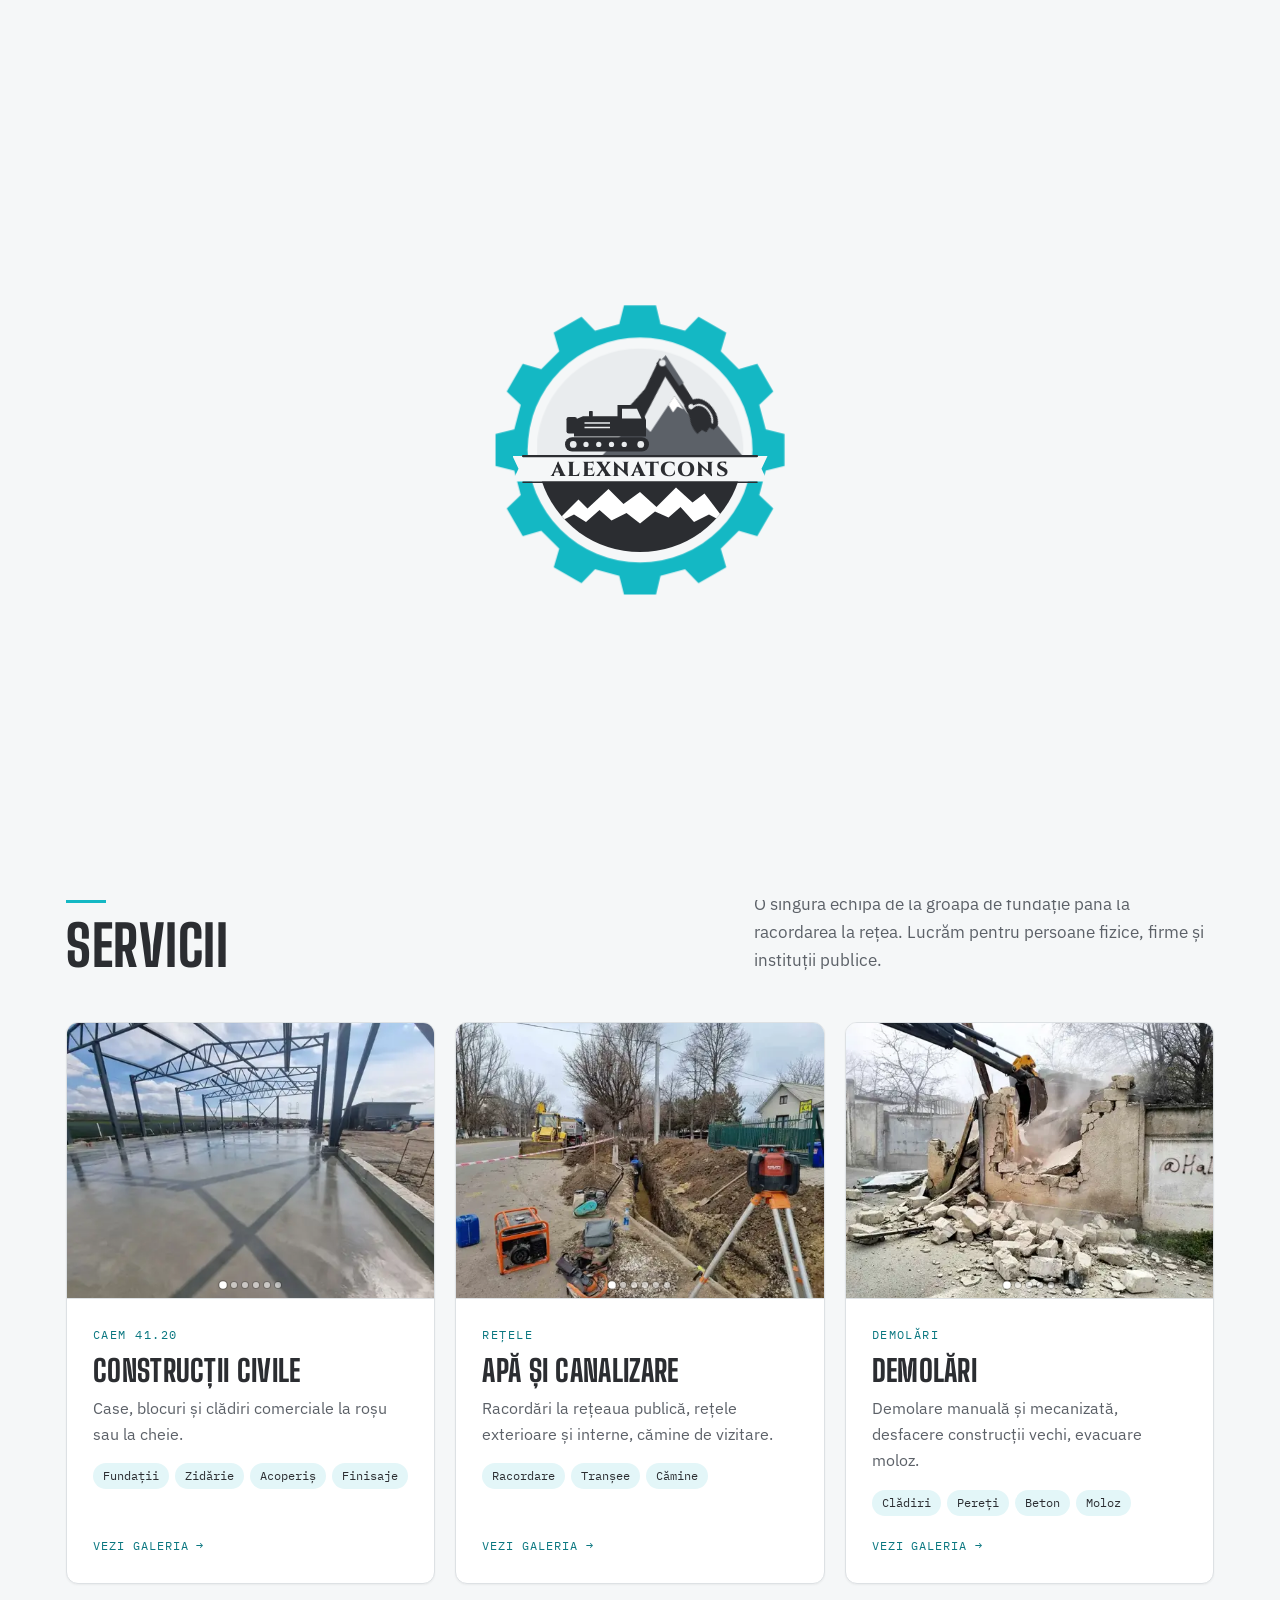
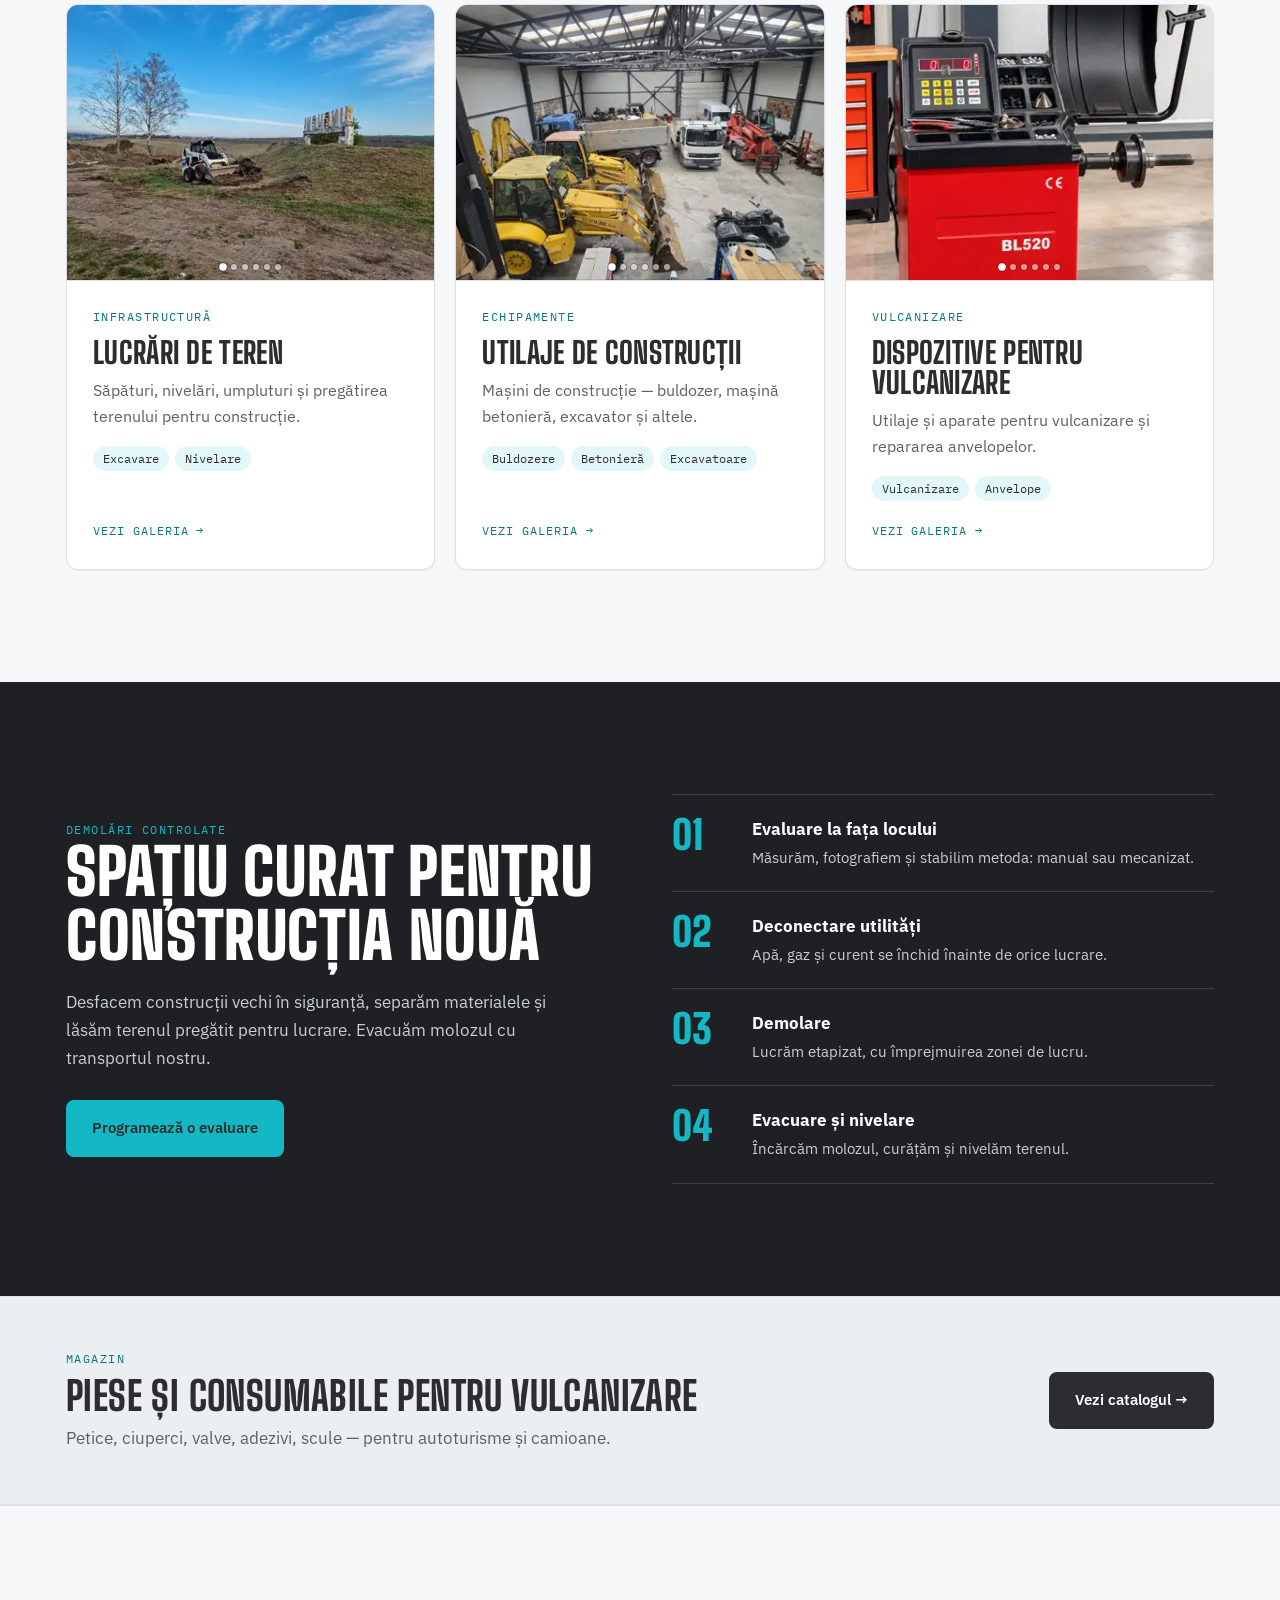
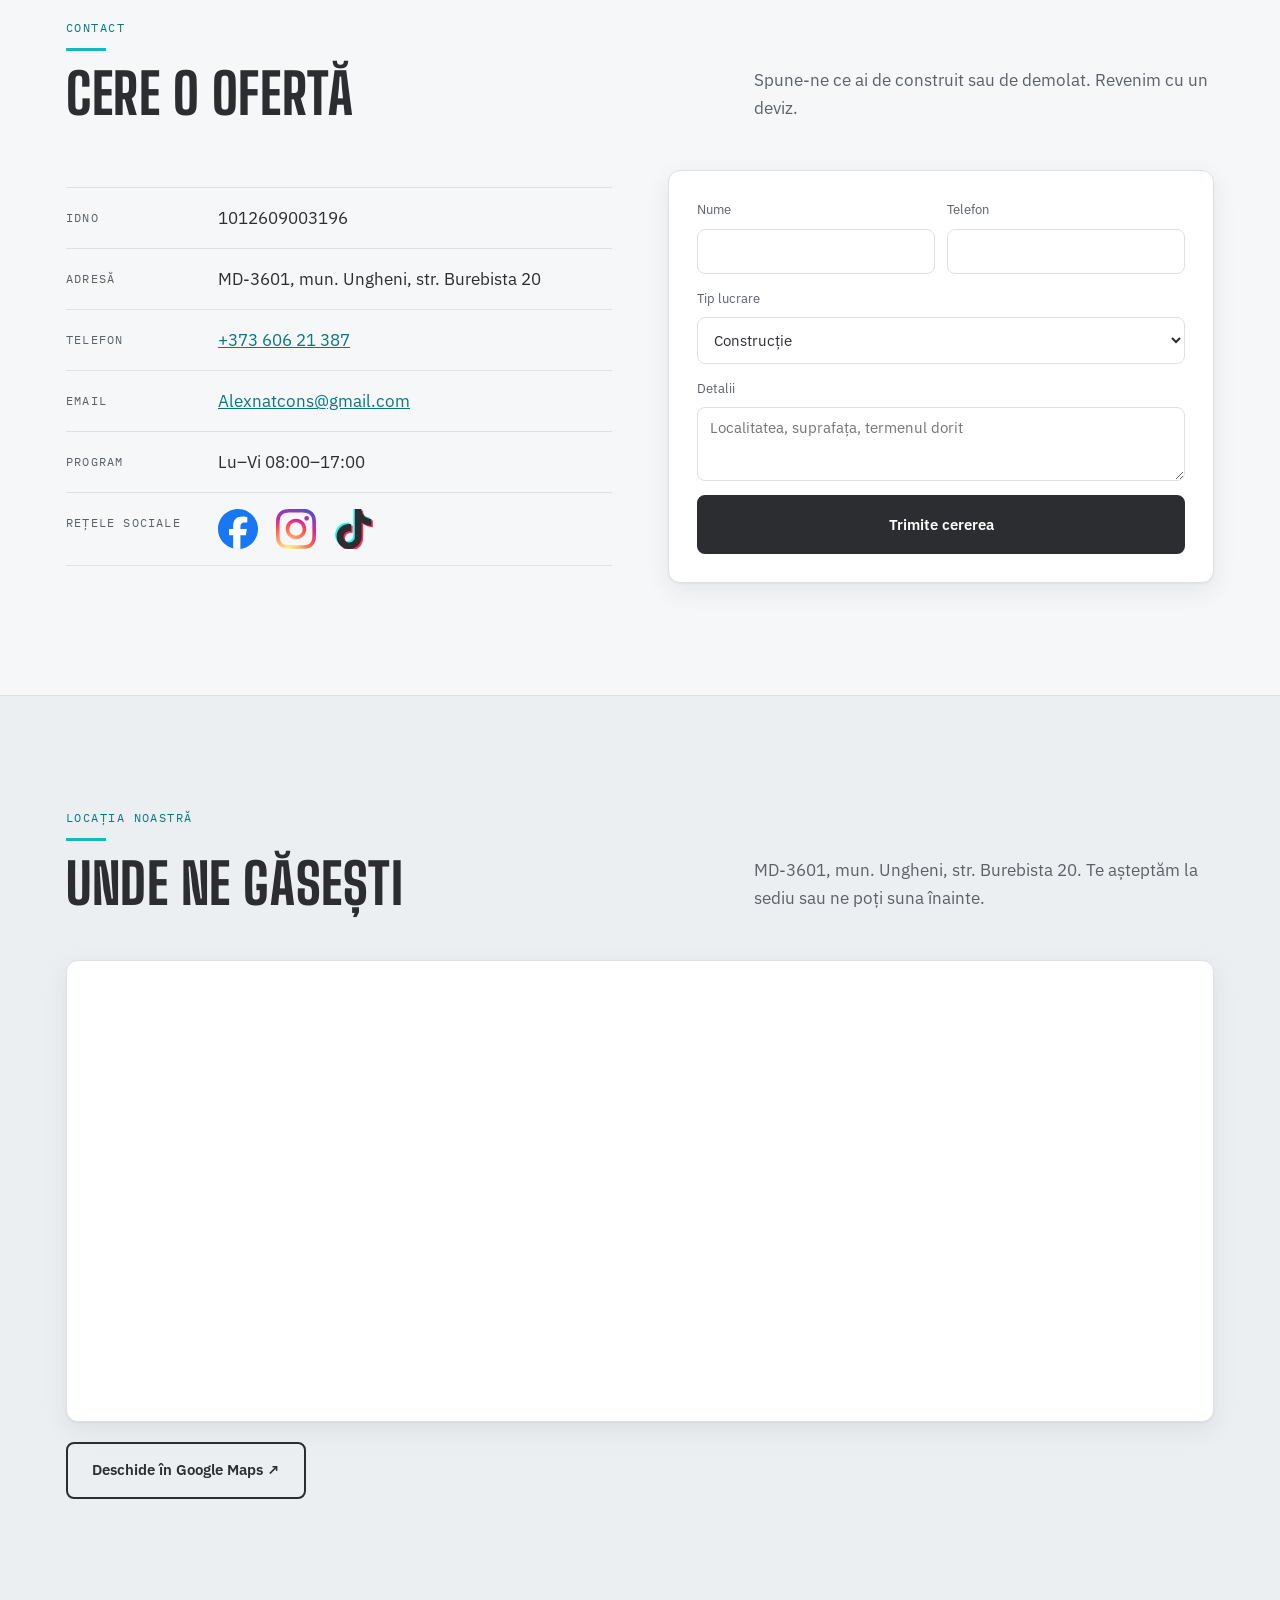
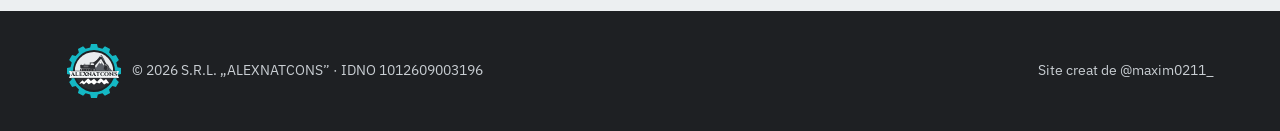
==== commit b97b3991: "Add photo admin panel (admin.html) that commits to GitHub; galleries now load from galerie.json Co-A" ====
--- a/index.html
+++ b/index.html
@@ -214,12 +214,12 @@
         <p>O singură echipă de la groapa de fundație până la racordarea la rețea. Lucrăm pentru persoane fizice, firme și instituții publice.</p>
       </div>
       <div class="services">
-        <article class="svc reveal"><div class="svc-media" data-slideshow><img class="is-active" src="assets/lucrari/constructii-civile/constructii-metalice-02-card.webp" alt="" width="520" height="390" decoding="async"><img data-src="assets/lucrari/constructii-civile/fundatii-01-card.webp" alt="" width="520" height="390" decoding="async"><img data-src="assets/lucrari/constructii-civile/betonare-01-card.webp" alt="" width="520" height="390" decoding="async"><img data-src="assets/lucrari/constructii-civile/constructii-metalice-04-card.webp" alt="" width="520" height="390" decoding="async"><img data-src="assets/lucrari/constructii-civile/fundatii-04-card.webp" alt="" width="520" height="390" decoding="async"><img data-src="assets/lucrari/constructii-civile/constructii-metalice-01-card.webp" alt="" width="520" height="390" decoding="async"><span class="svc-dots" aria-hidden="true"><i></i><i></i><i></i><i></i><i></i><i></i></span></div><svg class="ico" viewBox="0 0 24 24" fill="none" stroke="currentColor" stroke-width="1.7" stroke-linecap="round" stroke-linejoin="round" aria-hidden="true"><path d="M4 20V9l8-5 8 5v11M9 20v-6h6v6"/></svg><span class="code">CAEM 41.20</span><h3><a class="svc-link" href="constructii-civile.html">Construcții civile</a></h3><p>Case, blocuri și clădiri comerciale la roșu sau la cheie.</p><ul><li>Fundații</li><li>Zidărie</li><li>Acoperiș</li><li>Finisaje</li></ul><span class="more" aria-hidden="true">Vezi galeria →</span></article>
-        <article class="svc reveal"><div class="svc-media" data-slideshow><img class="is-active" src="assets/lucrari/apa-canalizare/retele-01-card.webp" alt="" width="520" height="390" decoding="async"><img data-src="assets/lucrari/apa-canalizare/retele-06-card.webp" alt="" width="520" height="390" decoding="async"><img data-src="assets/lucrari/apa-canalizare/retele-23-card.webp" alt="" width="520" height="390" decoding="async"><img data-src="assets/lucrari/apa-canalizare/retele-15-card.webp" alt="" width="520" height="390" decoding="async"><img data-src="assets/lucrari/apa-canalizare/retele-07-card.webp" alt="" width="520" height="390" decoding="async"><img data-src="assets/lucrari/apa-canalizare/retele-18-card.webp" alt="" width="520" height="390" decoding="async"><span class="svc-dots" aria-hidden="true"><i></i><i></i><i></i><i></i><i></i><i></i></span></div><svg class="ico" viewBox="0 0 24 24" fill="none" stroke="currentColor" stroke-width="1.7" stroke-linecap="round" stroke-linejoin="round" aria-hidden="true"><path d="M12 3s6 6.5 6 11a6 6 0 0 1-12 0c0-4.5 6-11 6-11z"/></svg><span class="code">Rețele</span><h3><a class="svc-link" href="apa-canalizare.html">Apă și canalizare</a></h3><p>Racordări la rețeaua publică, rețele exterioare și interne, cămine de vizitare.</p><ul><li>Racordare</li><li>Tranșee</li><li>Cămine</li></ul><span class="more" aria-hidden="true">Vezi galeria →</span></article>
-        <article class="svc reveal"><div class="svc-media" data-slideshow><img class="is-active" src="assets/lucrari/demolari/demolare-01-card.webp" alt="" width="520" height="390" decoding="async"><img data-src="assets/lucrari/demolari/demolare-02-card.webp" alt="" width="520" height="390" decoding="async"><img data-src="assets/lucrari/demolari/demolare-03-card.webp" alt="" width="520" height="390" decoding="async"><img data-src="assets/lucrari/demolari/demolare-04-card.webp" alt="" width="520" height="390" decoding="async"><img data-src="assets/lucrari/demolari/demolare-05-card.webp" alt="" width="520" height="390" decoding="async"><span class="svc-dots" aria-hidden="true"><i></i><i></i><i></i><i></i><i></i></span></div><svg class="ico" viewBox="0 0 24 24" fill="none" stroke="currentColor" stroke-width="1.7" stroke-linecap="round" stroke-linejoin="round" aria-hidden="true"><path d="M14 4l6 6-3 3-6-6zM12 8L4 16v4h4l8-8"/></svg><span class="code">Demolări</span><h3><a class="svc-link" href="demolari.html">Demolări</a></h3><p>Demolare manuală și mecanizată, desfacere construcții vechi, evacuare moloz.</p><ul><li>Clădiri</li><li>Pereți</li><li>Beton</li><li>Moloz</li></ul><span class="more" aria-hidden="true">Vezi galeria →</span></article>
-        <article class="svc reveal"><div class="svc-media" data-slideshow><img class="is-active" src="assets/lucrari/lucrari-teren/terasamente-01-card.webp" alt="" width="520" height="390" decoding="async"><img data-src="assets/lucrari/lucrari-teren/terasamente-02-card.webp" alt="" width="520" height="390" decoding="async"><img data-src="assets/lucrari/lucrari-teren/terasamente-03-card.webp" alt="" width="520" height="390" decoding="async"><img data-src="assets/lucrari/lucrari-teren/drum-03-card.webp" alt="" width="520" height="390" decoding="async"><img data-src="assets/lucrari/lucrari-teren/drum-04-card.webp" alt="" width="520" height="390" decoding="async"><img data-src="assets/lucrari/lucrari-teren/drum-02-card.webp" alt="" width="520" height="390" decoding="async"><span class="svc-dots" aria-hidden="true"><i></i><i></i><i></i><i></i><i></i><i></i></span></div><svg class="ico" viewBox="0 0 24 24" fill="none" stroke="currentColor" stroke-width="1.7" stroke-linecap="round" stroke-linejoin="round" aria-hidden="true"><path d="M3 17l9 4 9-4M3 12l9 4 9-4M12 3L3 8l9 5 9-5z"/></svg><span class="code">Infrastructură</span><h3><a class="svc-link" href="lucrari-teren.html">Lucrări de teren</a></h3><p>Săpături, nivelări, umpluturi și pregătirea terenului pentru construcție.</p><ul><li>Excavare</li><li>Nivelare</li></ul><span class="more" aria-hidden="true">Vezi galeria →</span></article>
-        <article class="svc reveal"><div class="svc-media" data-slideshow><img class="is-active" src="assets/lucrari/utilaje-mecanisme/masini-01-card.webp" alt="" width="520" height="390" decoding="async"><img data-src="assets/lucrari/utilaje-mecanisme/masini-05-card.webp" alt="" width="520" height="390" decoding="async"><img data-src="assets/lucrari/utilaje-mecanisme/masini-02-card.webp" alt="" width="520" height="390" decoding="async"><img data-src="assets/lucrari/utilaje-mecanisme/masini-07-card.webp" alt="" width="520" height="390" decoding="async"><img data-src="assets/lucrari/utilaje-mecanisme/masini-03-card.webp" alt="" width="520" height="390" decoding="async"><img data-src="assets/lucrari/utilaje-mecanisme/masini-08-card.webp" alt="" width="520" height="390" decoding="async"><span class="svc-dots" aria-hidden="true"><i></i><i></i><i></i><i></i><i></i><i></i></span></div><svg class="ico" viewBox="0 0 24 24" fill="none" stroke="currentColor" stroke-width="1.7" stroke-linecap="round" stroke-linejoin="round" aria-hidden="true"><circle cx="12" cy="12" r="3"/><path d="M12 2v3M12 19v3M2 12h3M19 12h3M4.9 4.9l2.1 2.1M17 17l2.1 2.1M4.9 19.1L7 17M17 7l2.1-2.1"/></svg><span class="code">Echipamente</span><h3><a class="svc-link" href="utilaje-mecanisme.html">Utilaje de Construcții</a></h3><p>Mașini de construcție — buldozer, mașină betonieră, excavator și altele.</p><ul><li>Buldozere</li><li>Betonieră</li><li>Excavatoare</li></ul><span class="more" aria-hidden="true">Vezi galeria →</span></article>
-        <article class="svc reveal"><div class="svc-media" data-slideshow><img class="is-active" src="assets/lucrari/dispozitive-vulcanizare/dispozitiv-01-card.webp" alt="" width="520" height="390" decoding="async"><img data-src="assets/lucrari/dispozitive-vulcanizare/dispozitiv-03-card.webp" alt="" width="520" height="390" decoding="async"><img data-src="assets/lucrari/dispozitive-vulcanizare/dispozitiv-05-card.webp" alt="" width="520" height="390" decoding="async"><img data-src="assets/lucrari/dispozitive-vulcanizare/dispozitiv-04-card.webp" alt="" width="520" height="390" decoding="async"><img data-src="assets/lucrari/dispozitive-vulcanizare/dispozitiv-06-card.webp" alt="" width="520" height="390" decoding="async"><img data-src="assets/lucrari/dispozitive-vulcanizare/dispozitiv-07-card.webp" alt="" width="520" height="390" decoding="async"><span class="svc-dots" aria-hidden="true"><i></i><i></i><i></i><i></i><i></i><i></i></span></div><svg class="ico" viewBox="0 0 24 24" fill="none" stroke="currentColor" stroke-width="1.7" stroke-linecap="round" stroke-linejoin="round" aria-hidden="true"><circle cx="12" cy="12" r="9"/></svg><span class="code">Vulcanizare</span><h3><a class="svc-link" href="dispozitive-vulcanizare.html">Dispozitive pentru vulcanizare</a></h3><p>Utilaje și aparate pentru vulcanizare și repararea anvelopelor.</p><ul><li>Vulcanizare</li><li>Anvelope</li></ul><span class="more" aria-hidden="true">Vezi galeria →</span></article>
+        <article class="svc reveal"><div class="svc-media svc-ph" data-slideshow data-cat="constructii-civile" aria-hidden="true"></div><svg class="ico" viewBox="0 0 24 24" fill="none" stroke="currentColor" stroke-width="1.7" stroke-linecap="round" stroke-linejoin="round" aria-hidden="true"><path d="M4 20V9l8-5 8 5v11M9 20v-6h6v6"/></svg><span class="code">CAEM 41.20</span><h3><a class="svc-link" href="constructii-civile.html">Construcții civile</a></h3><p>Case, blocuri și clădiri comerciale la roșu sau la cheie.</p><ul><li>Fundații</li><li>Zidărie</li><li>Acoperiș</li><li>Finisaje</li></ul><span class="more" aria-hidden="true">Vezi galeria →</span></article>
+        <article class="svc reveal"><div class="svc-media svc-ph" data-slideshow data-cat="apa-canalizare" aria-hidden="true"></div><svg class="ico" viewBox="0 0 24 24" fill="none" stroke="currentColor" stroke-width="1.7" stroke-linecap="round" stroke-linejoin="round" aria-hidden="true"><path d="M12 3s6 6.5 6 11a6 6 0 0 1-12 0c0-4.5 6-11 6-11z"/></svg><span class="code">Rețele</span><h3><a class="svc-link" href="apa-canalizare.html">Apă și canalizare</a></h3><p>Racordări la rețeaua publică, rețele exterioare și interne, cămine de vizitare.</p><ul><li>Racordare</li><li>Tranșee</li><li>Cămine</li></ul><span class="more" aria-hidden="true">Vezi galeria →</span></article>
+        <article class="svc reveal"><div class="svc-media svc-ph" data-slideshow data-cat="demolari" aria-hidden="true"></div><svg class="ico" viewBox="0 0 24 24" fill="none" stroke="currentColor" stroke-width="1.7" stroke-linecap="round" stroke-linejoin="round" aria-hidden="true"><path d="M14 4l6 6-3 3-6-6zM12 8L4 16v4h4l8-8"/></svg><span class="code">Demolări</span><h3><a class="svc-link" href="demolari.html">Demolări</a></h3><p>Demolare manuală și mecanizată, desfacere construcții vechi, evacuare moloz.</p><ul><li>Clădiri</li><li>Pereți</li><li>Beton</li><li>Moloz</li></ul><span class="more" aria-hidden="true">Vezi galeria →</span></article>
+        <article class="svc reveal"><div class="svc-media svc-ph" data-slideshow data-cat="lucrari-teren" aria-hidden="true"></div><svg class="ico" viewBox="0 0 24 24" fill="none" stroke="currentColor" stroke-width="1.7" stroke-linecap="round" stroke-linejoin="round" aria-hidden="true"><path d="M3 17l9 4 9-4M3 12l9 4 9-4M12 3L3 8l9 5 9-5z"/></svg><span class="code">Infrastructură</span><h3><a class="svc-link" href="lucrari-teren.html">Lucrări de teren</a></h3><p>Săpături, nivelări, umpluturi și pregătirea terenului pentru construcție.</p><ul><li>Excavare</li><li>Nivelare</li></ul><span class="more" aria-hidden="true">Vezi galeria →</span></article>
+        <article class="svc reveal"><div class="svc-media svc-ph" data-slideshow data-cat="utilaje" aria-hidden="true"></div><svg class="ico" viewBox="0 0 24 24" fill="none" stroke="currentColor" stroke-width="1.7" stroke-linecap="round" stroke-linejoin="round" aria-hidden="true"><circle cx="12" cy="12" r="3"/><path d="M12 2v3M12 19v3M2 12h3M19 12h3M4.9 4.9l2.1 2.1M17 17l2.1 2.1M4.9 19.1L7 17M17 7l2.1-2.1"/></svg><span class="code">Echipamente</span><h3><a class="svc-link" href="utilaje-mecanisme.html">Utilaje de Construcții</a></h3><p>Mașini de construcție — buldozer, mașină betonieră, excavator și altele.</p><ul><li>Buldozere</li><li>Betonieră</li><li>Excavatoare</li></ul><span class="more" aria-hidden="true">Vezi galeria →</span></article>
+        <article class="svc reveal"><div class="svc-media svc-ph" data-slideshow data-cat="dispozitive-vulcanizare" aria-hidden="true"></div><svg class="ico" viewBox="0 0 24 24" fill="none" stroke="currentColor" stroke-width="1.7" stroke-linecap="round" stroke-linejoin="round" aria-hidden="true"><circle cx="12" cy="12" r="9"/></svg><span class="code">Vulcanizare</span><h3><a class="svc-link" href="dispozitive-vulcanizare.html">Dispozitive pentru vulcanizare</a></h3><p>Utilaje și aparate pentru vulcanizare și repararea anvelopelor.</p><ul><li>Vulcanizare</li><li>Anvelope</li></ul><span class="more" aria-hidden="true">Vezi galeria →</span></article>
       </div>
     </div>
   </section>
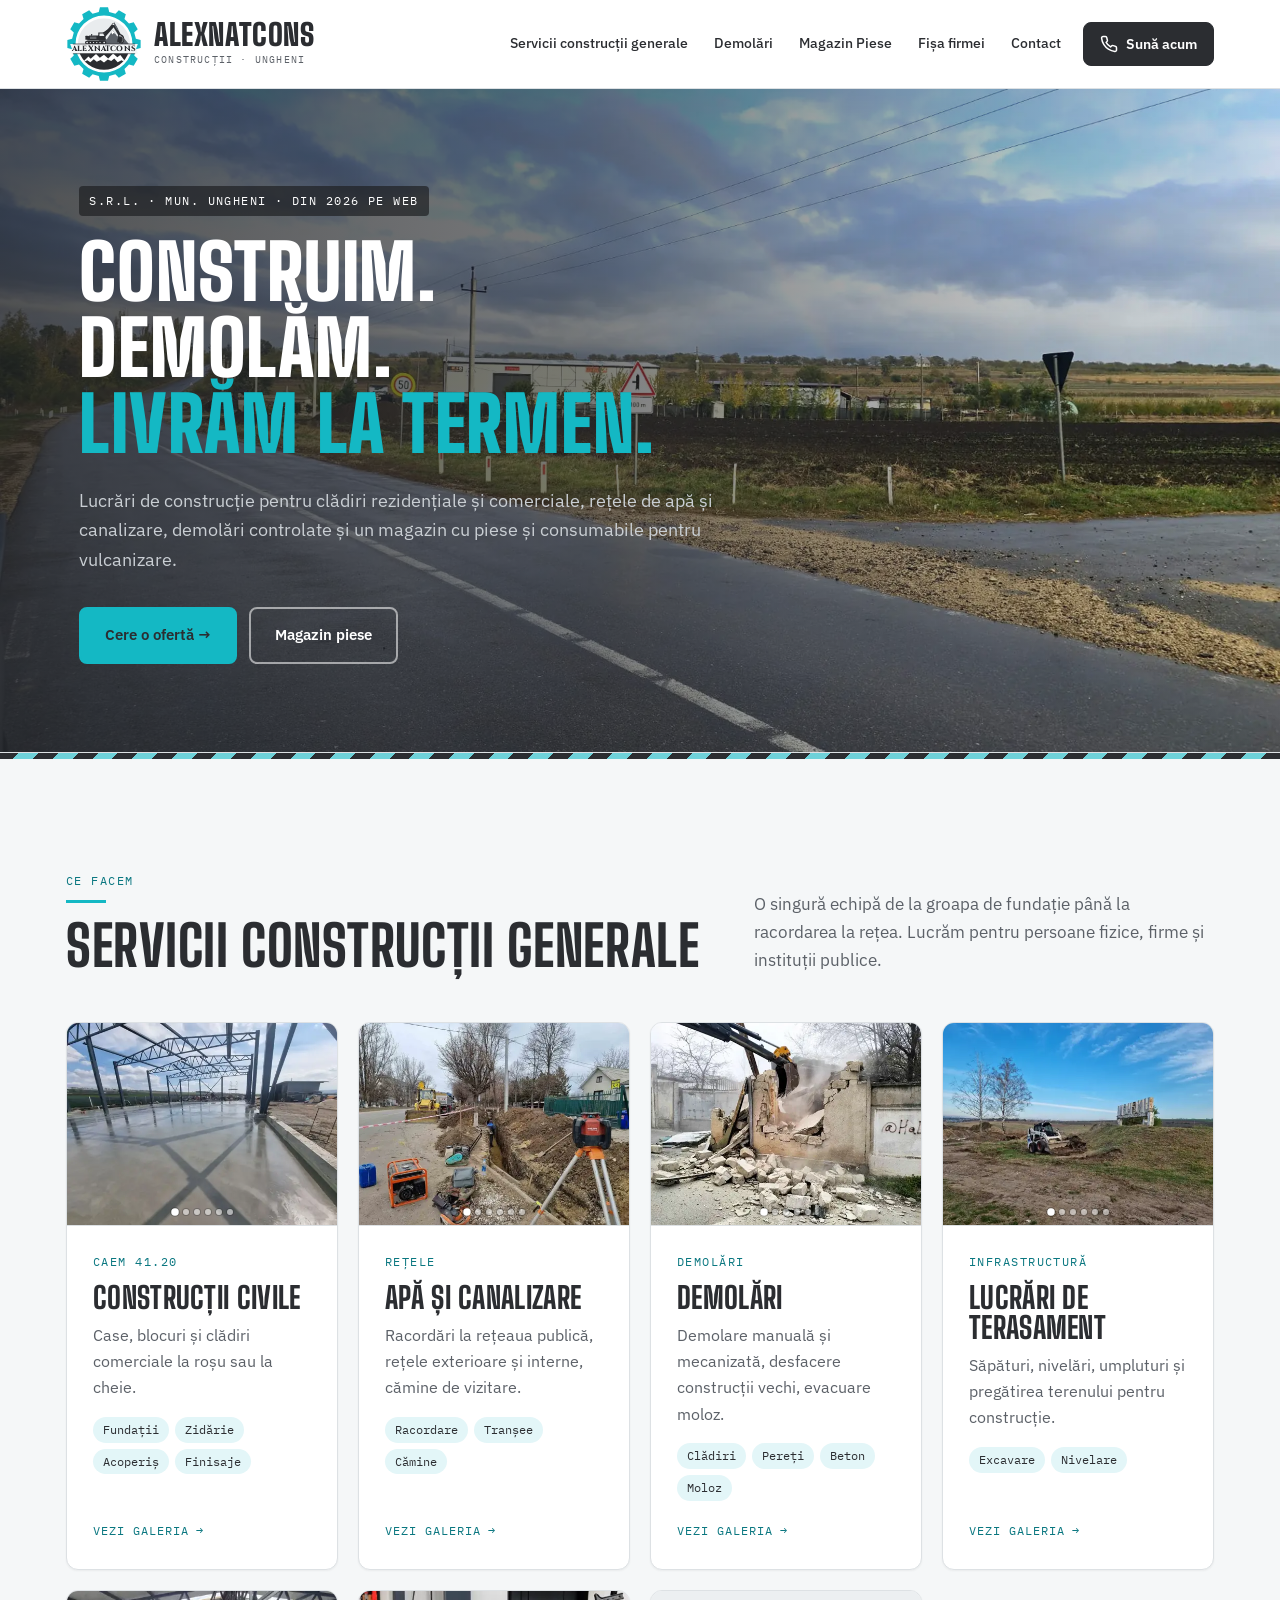
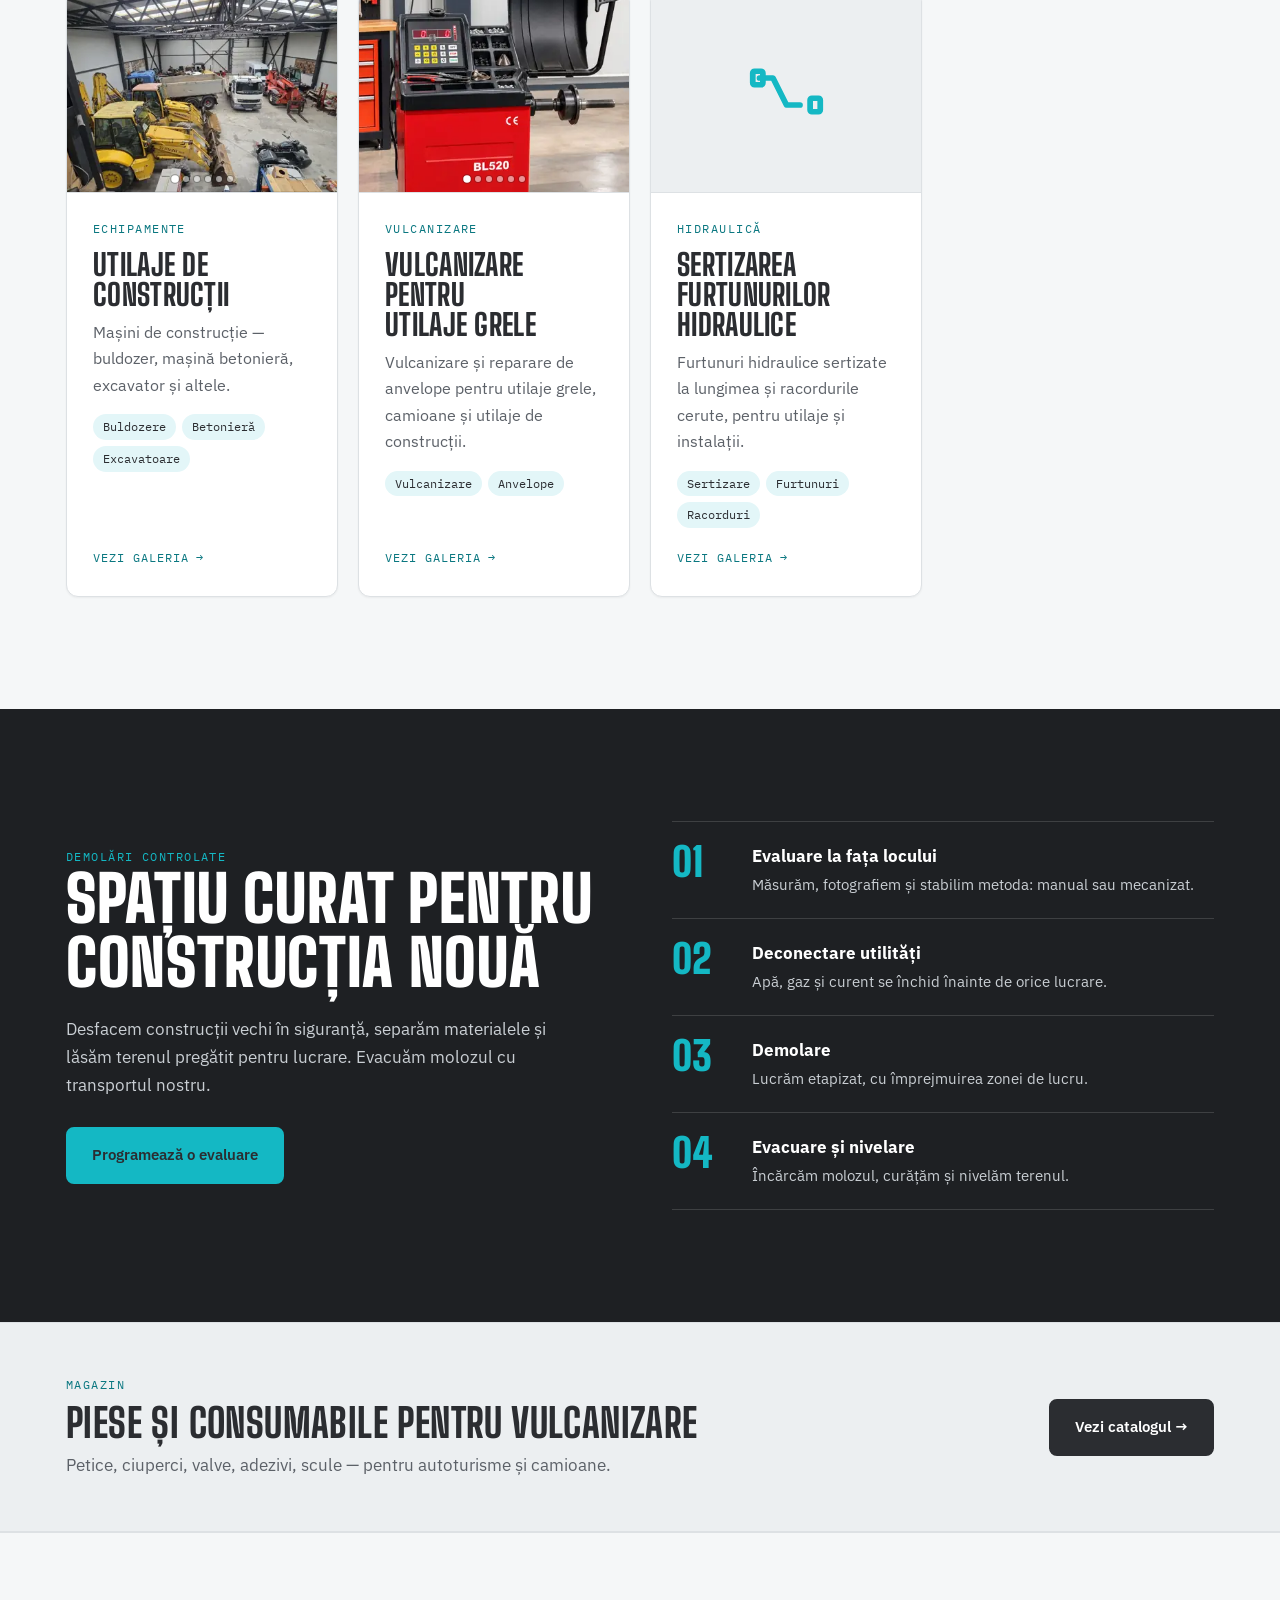
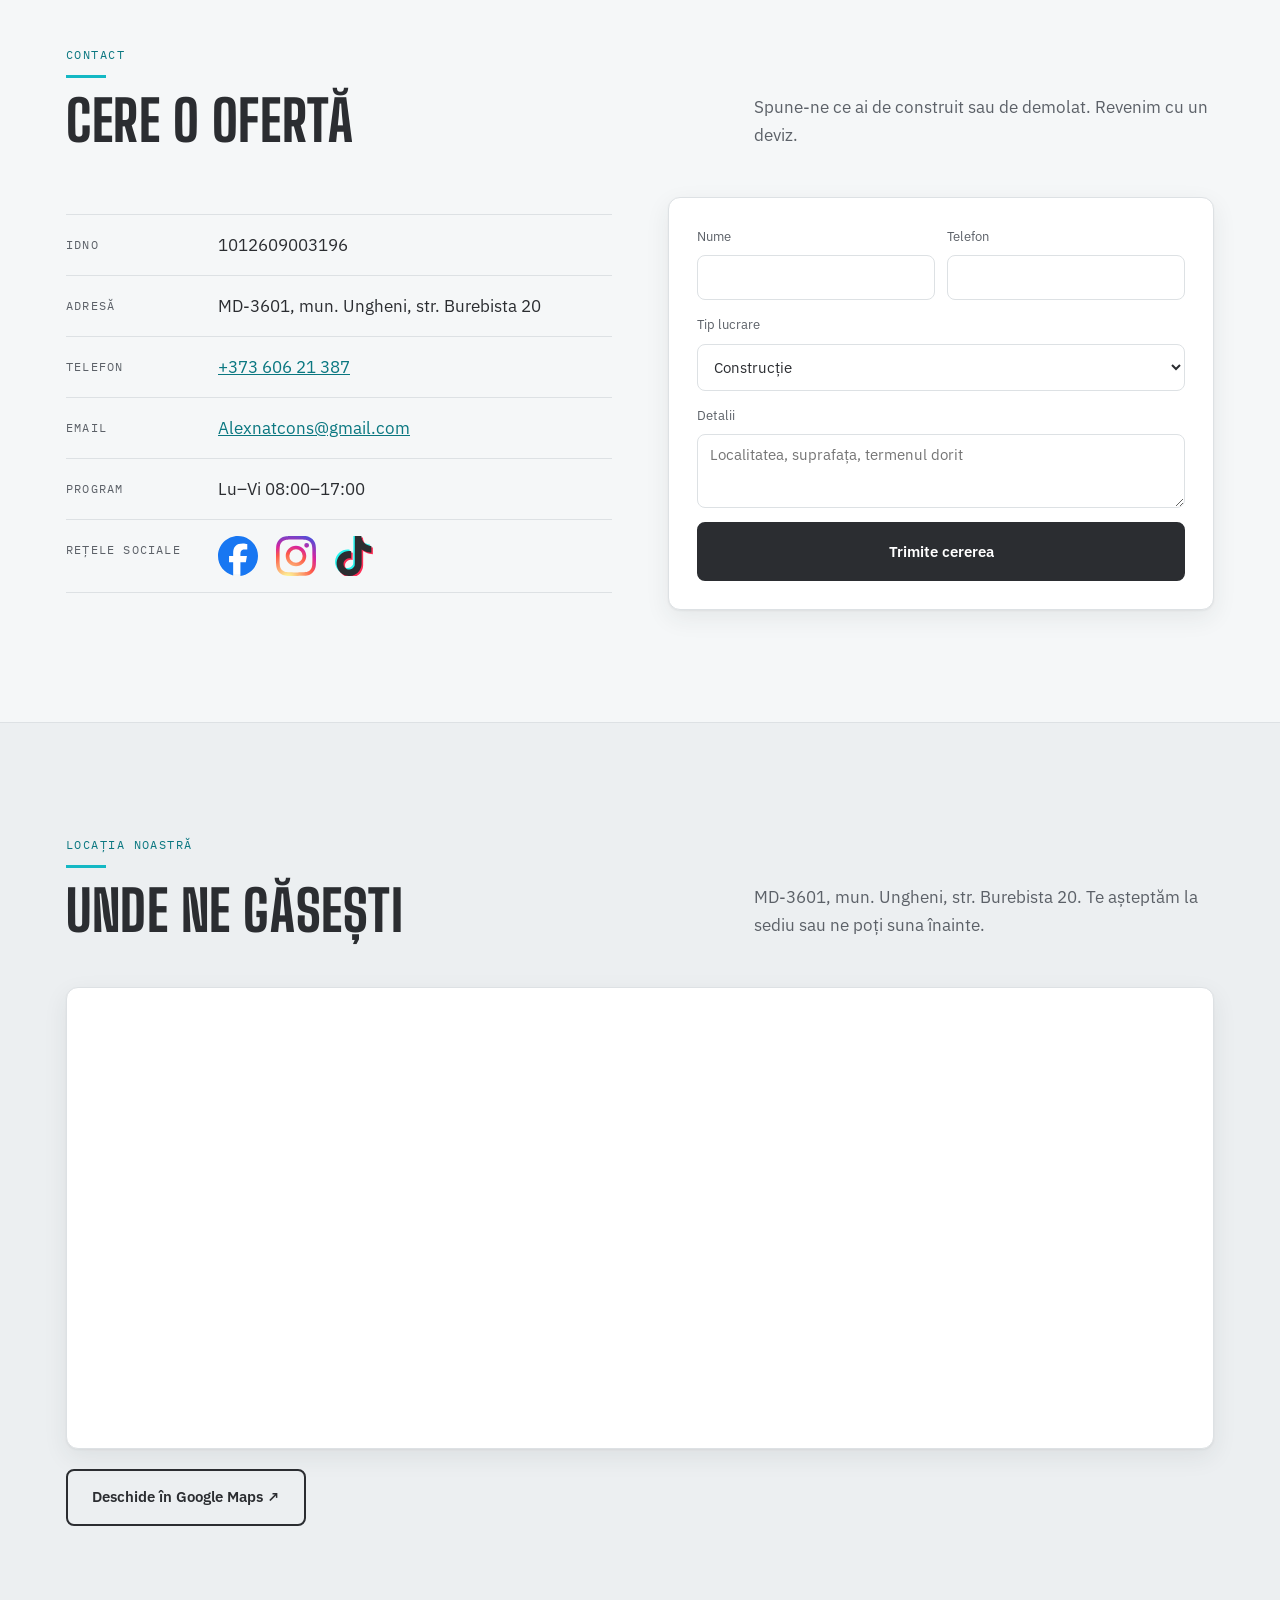
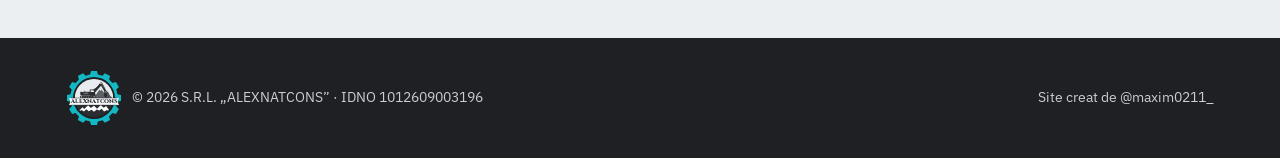
==== commit 7f4c1347: "Rename sections (Servicii construcții generale, Lucrări de Terasament, Vulcanizare pentru utilaje gr" ====
--- a/index.html
+++ b/index.html
@@ -179,9 +179,9 @@
     </a>
     <div class="nav-r">
       <nav class="links" id="nav" aria-label="Navigare">
-        <a href="#servicii">Servicii</a>
+        <a href="#servicii">Servicii construcții generale</a>
         <a href="#demolari">Demolări</a>
-        <a href="magazin.html">Magazin vulcanizare</a>
+        <a href="magazin.html">Magazin Piese</a>
         <a href="fisa-firmei.html">Fișa firmei</a>
         <a href="#contact">Contact</a>
       </nav>
@@ -210,16 +210,17 @@
   <section id="servicii">
     <div class="wrap">
       <div class="sec-head reveal">
-        <div><div class="eyebrow">Ce facem</div><h2>Servicii</h2></div>
+        <div><div class="eyebrow">Ce facem</div><h2>Servicii construcții generale</h2></div>
         <p>O singură echipă de la groapa de fundație până la racordarea la rețea. Lucrăm pentru persoane fizice, firme și instituții publice.</p>
       </div>
       <div class="services">
         <article class="svc reveal"><div class="svc-media svc-ph" data-slideshow data-cat="constructii-civile" aria-hidden="true"></div><svg class="ico" viewBox="0 0 24 24" fill="none" stroke="currentColor" stroke-width="1.7" stroke-linecap="round" stroke-linejoin="round" aria-hidden="true"><path d="M4 20V9l8-5 8 5v11M9 20v-6h6v6"/></svg><span class="code">CAEM 41.20</span><h3><a class="svc-link" href="constructii-civile.html">Construcții civile</a></h3><p>Case, blocuri și clădiri comerciale la roșu sau la cheie.</p><ul><li>Fundații</li><li>Zidărie</li><li>Acoperiș</li><li>Finisaje</li></ul><span class="more" aria-hidden="true">Vezi galeria →</span></article>
         <article class="svc reveal"><div class="svc-media svc-ph" data-slideshow data-cat="apa-canalizare" aria-hidden="true"></div><svg class="ico" viewBox="0 0 24 24" fill="none" stroke="currentColor" stroke-width="1.7" stroke-linecap="round" stroke-linejoin="round" aria-hidden="true"><path d="M12 3s6 6.5 6 11a6 6 0 0 1-12 0c0-4.5 6-11 6-11z"/></svg><span class="code">Rețele</span><h3><a class="svc-link" href="apa-canalizare.html">Apă și canalizare</a></h3><p>Racordări la rețeaua publică, rețele exterioare și interne, cămine de vizitare.</p><ul><li>Racordare</li><li>Tranșee</li><li>Cămine</li></ul><span class="more" aria-hidden="true">Vezi galeria →</span></article>
         <article class="svc reveal"><div class="svc-media svc-ph" data-slideshow data-cat="demolari" aria-hidden="true"></div><svg class="ico" viewBox="0 0 24 24" fill="none" stroke="currentColor" stroke-width="1.7" stroke-linecap="round" stroke-linejoin="round" aria-hidden="true"><path d="M14 4l6 6-3 3-6-6zM12 8L4 16v4h4l8-8"/></svg><span class="code">Demolări</span><h3><a class="svc-link" href="demolari.html">Demolări</a></h3><p>Demolare manuală și mecanizată, desfacere construcții vechi, evacuare moloz.</p><ul><li>Clădiri</li><li>Pereți</li><li>Beton</li><li>Moloz</li></ul><span class="more" aria-hidden="true">Vezi galeria →</span></article>
-        <article class="svc reveal"><div class="svc-media svc-ph" data-slideshow data-cat="lucrari-teren" aria-hidden="true"></div><svg class="ico" viewBox="0 0 24 24" fill="none" stroke="currentColor" stroke-width="1.7" stroke-linecap="round" stroke-linejoin="round" aria-hidden="true"><path d="M3 17l9 4 9-4M3 12l9 4 9-4M12 3L3 8l9 5 9-5z"/></svg><span class="code">Infrastructură</span><h3><a class="svc-link" href="lucrari-teren.html">Lucrări de teren</a></h3><p>Săpături, nivelări, umpluturi și pregătirea terenului pentru construcție.</p><ul><li>Excavare</li><li>Nivelare</li></ul><span class="more" aria-hidden="true">Vezi galeria →</span></article>
+        <article class="svc reveal"><div class="svc-media svc-ph" data-slideshow data-cat="lucrari-teren" aria-hidden="true"></div><svg class="ico" viewBox="0 0 24 24" fill="none" stroke="currentColor" stroke-width="1.7" stroke-linecap="round" stroke-linejoin="round" aria-hidden="true"><path d="M3 17l9 4 9-4M3 12l9 4 9-4M12 3L3 8l9 5 9-5z"/></svg><span class="code">Infrastructură</span><h3><a class="svc-link" href="lucrari-teren.html">Lucrări de Terasament</a></h3><p>Săpături, nivelări, umpluturi și pregătirea terenului pentru construcție.</p><ul><li>Excavare</li><li>Nivelare</li></ul><span class="more" aria-hidden="true">Vezi galeria →</span></article>
         <article class="svc reveal"><div class="svc-media svc-ph" data-slideshow data-cat="utilaje" aria-hidden="true"></div><svg class="ico" viewBox="0 0 24 24" fill="none" stroke="currentColor" stroke-width="1.7" stroke-linecap="round" stroke-linejoin="round" aria-hidden="true"><circle cx="12" cy="12" r="3"/><path d="M12 2v3M12 19v3M2 12h3M19 12h3M4.9 4.9l2.1 2.1M17 17l2.1 2.1M4.9 19.1L7 17M17 7l2.1-2.1"/></svg><span class="code">Echipamente</span><h3><a class="svc-link" href="utilaje-mecanisme.html">Utilaje de Construcții</a></h3><p>Mașini de construcție — buldozer, mașină betonieră, excavator și altele.</p><ul><li>Buldozere</li><li>Betonieră</li><li>Excavatoare</li></ul><span class="more" aria-hidden="true">Vezi galeria →</span></article>
-        <article class="svc reveal"><div class="svc-media svc-ph" data-slideshow data-cat="dispozitive-vulcanizare" aria-hidden="true"></div><svg class="ico" viewBox="0 0 24 24" fill="none" stroke="currentColor" stroke-width="1.7" stroke-linecap="round" stroke-linejoin="round" aria-hidden="true"><circle cx="12" cy="12" r="9"/></svg><span class="code">Vulcanizare</span><h3><a class="svc-link" href="dispozitive-vulcanizare.html">Dispozitive pentru vulcanizare</a></h3><p>Utilaje și aparate pentru vulcanizare și repararea anvelopelor.</p><ul><li>Vulcanizare</li><li>Anvelope</li></ul><span class="more" aria-hidden="true">Vezi galeria →</span></article>
+        <article class="svc reveal"><div class="svc-media svc-ph" data-slideshow data-cat="dispozitive-vulcanizare" aria-hidden="true"></div><svg class="ico" viewBox="0 0 24 24" fill="none" stroke="currentColor" stroke-width="1.7" stroke-linecap="round" stroke-linejoin="round" aria-hidden="true"><circle cx="12" cy="12" r="9"/></svg><span class="code">Vulcanizare</span><h3><a class="svc-link" href="dispozitive-vulcanizare.html">Vulcanizare pentru utilaje grele</a></h3><p>Vulcanizare și reparare de anvelope pentru utilaje grele, camioane și utilaje de construcții.</p><ul><li>Vulcanizare</li><li>Anvelope</li></ul><span class="more" aria-hidden="true">Vezi galeria →</span></article>
+        <article class="svc reveal"><div class="svc-media svc-ph" data-slideshow data-cat="sertizare-furtunuri" aria-hidden="true"></div><svg class="ico" viewBox="0 0 24 24" fill="none" stroke="currentColor" stroke-width="1.7" stroke-linecap="round" stroke-linejoin="round" aria-hidden="true"><path d="M4 8h4l4 8h4"/><rect x="2" y="6" width="3" height="4" rx=".5"/><rect x="19" y="14" width="3" height="4" rx=".5"/></svg><span class="code">Hidraulică</span><h3><a class="svc-link" href="sertizare-furtunuri.html">Sertizarea furtunurilor hidraulice</a></h3><p>Furtunuri hidraulice sertizate la lungimea și racordurile cerute, pentru utilaje și instalații.</p><ul><li>Sertizare</li><li>Furtunuri</li><li>Racorduri</li></ul><span class="more" aria-hidden="true">Vezi galeria →</span></article>
       </div>
     </div>
   </section>
@@ -277,7 +278,7 @@
             <label for="qphone">Telefon<input id="qphone" required type="tel" autocomplete="tel"></label>
           </div>
           <label for="qtype">Tip lucrare
-            <select id="qtype"><option>Construcție</option><option>Demolare</option><option>Apă și canalizare</option><option>Lucrări de teren</option></select>
+            <select id="qtype"><option>Construcție</option><option>Demolare</option><option>Apă și canalizare</option><option>Lucrări de Terasament</option><option>Vulcanizare utilaje grele</option><option>Sertizare furtunuri hidraulice</option></select>
           </label>
           <label for="qmsg">Detalii<textarea id="qmsg" placeholder="Localitatea, suprafața, termenul dorit"></textarea></label>
           <button class="btn" type="submit">Trimite cererea</button>
--- a/styles.css
+++ b/styles.css
@@ -389,3 +389,7 @@
 .map-card iframe{display:block;width:100%;height:clamp(320px,46vw,460px);border:0}
 .map-link{margin-top:20px}
 @media (max-width:600px){.map-link{width:100%;justify-content:center;min-height:52px}}
+
+/* 7 servicii: 4 coloane pe desktop mare; cu 3 coloane, ultimul card se centrează */
+@media (min-width:1101px){.services{grid-template-columns:repeat(4,1fr)}}
+@media (min-width:901px) and (max-width:1100px){.services .svc:last-child:nth-child(3n+1){grid-column:2}}
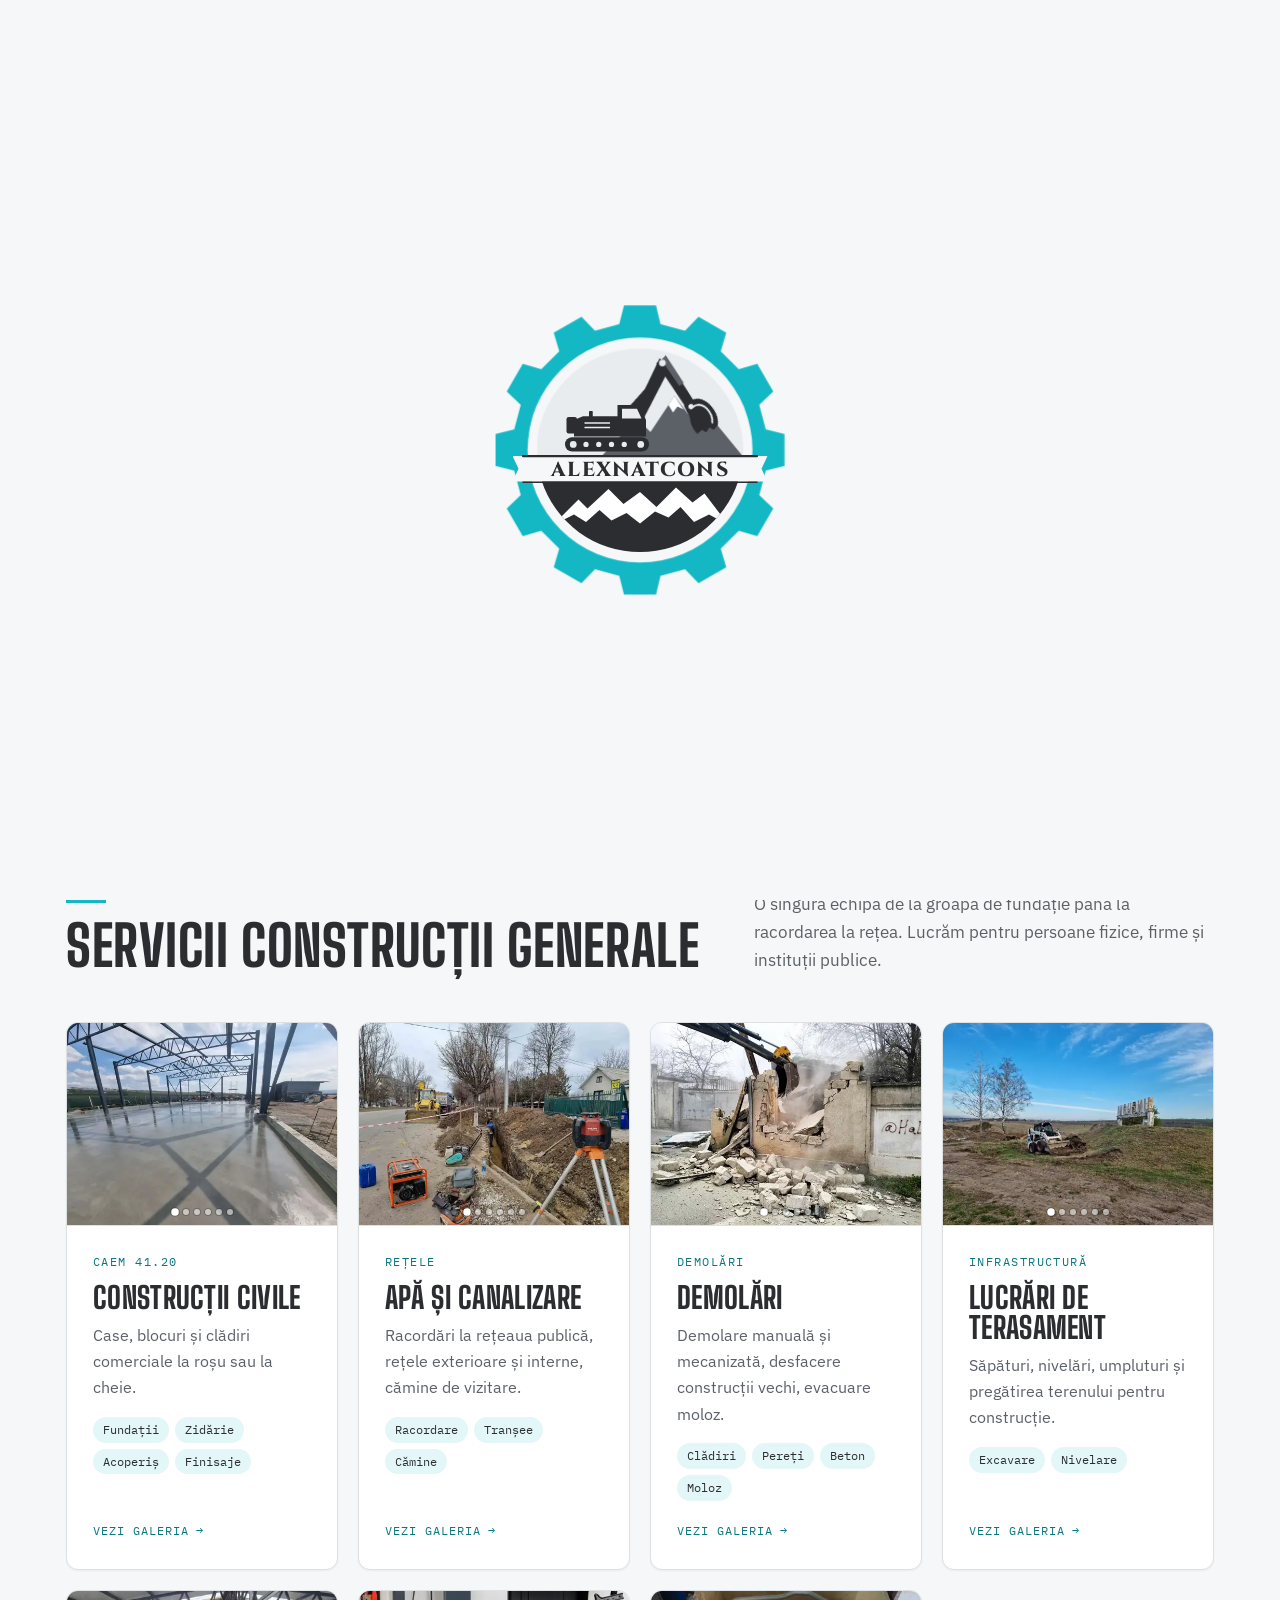
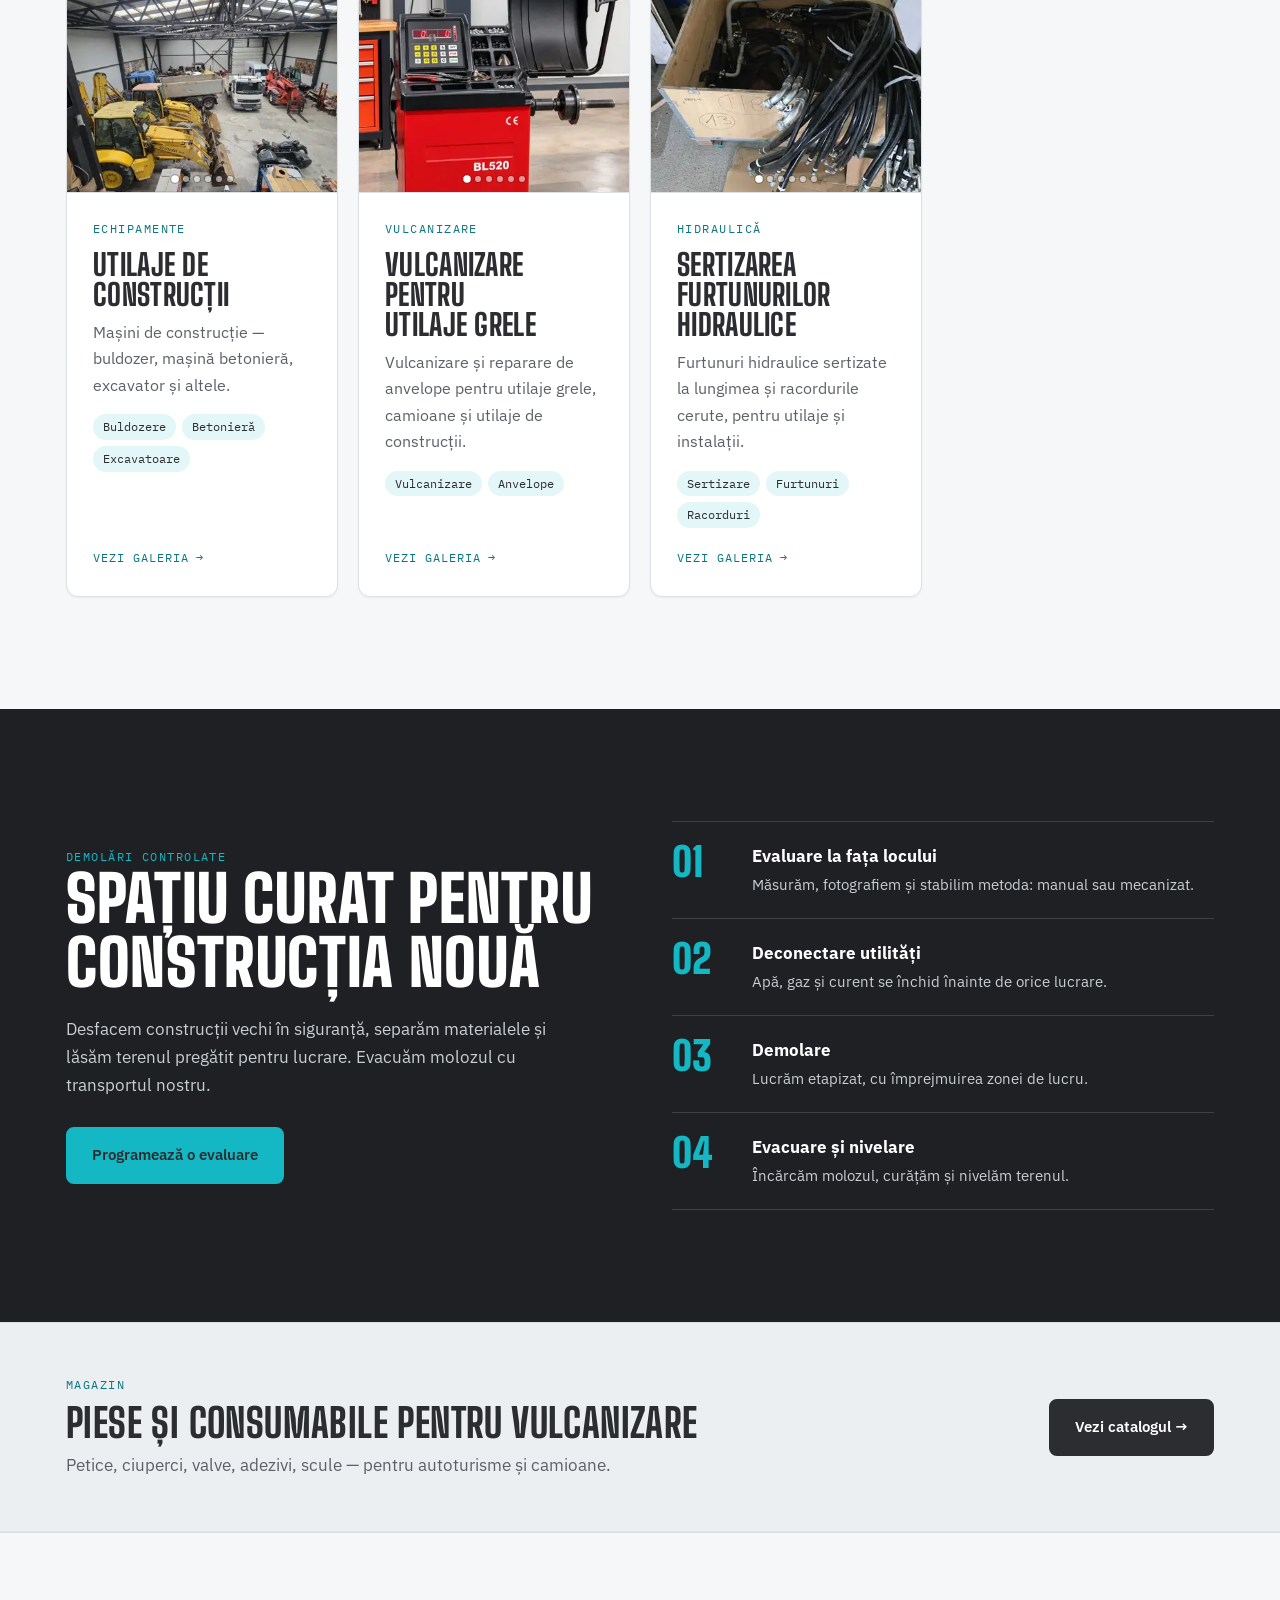
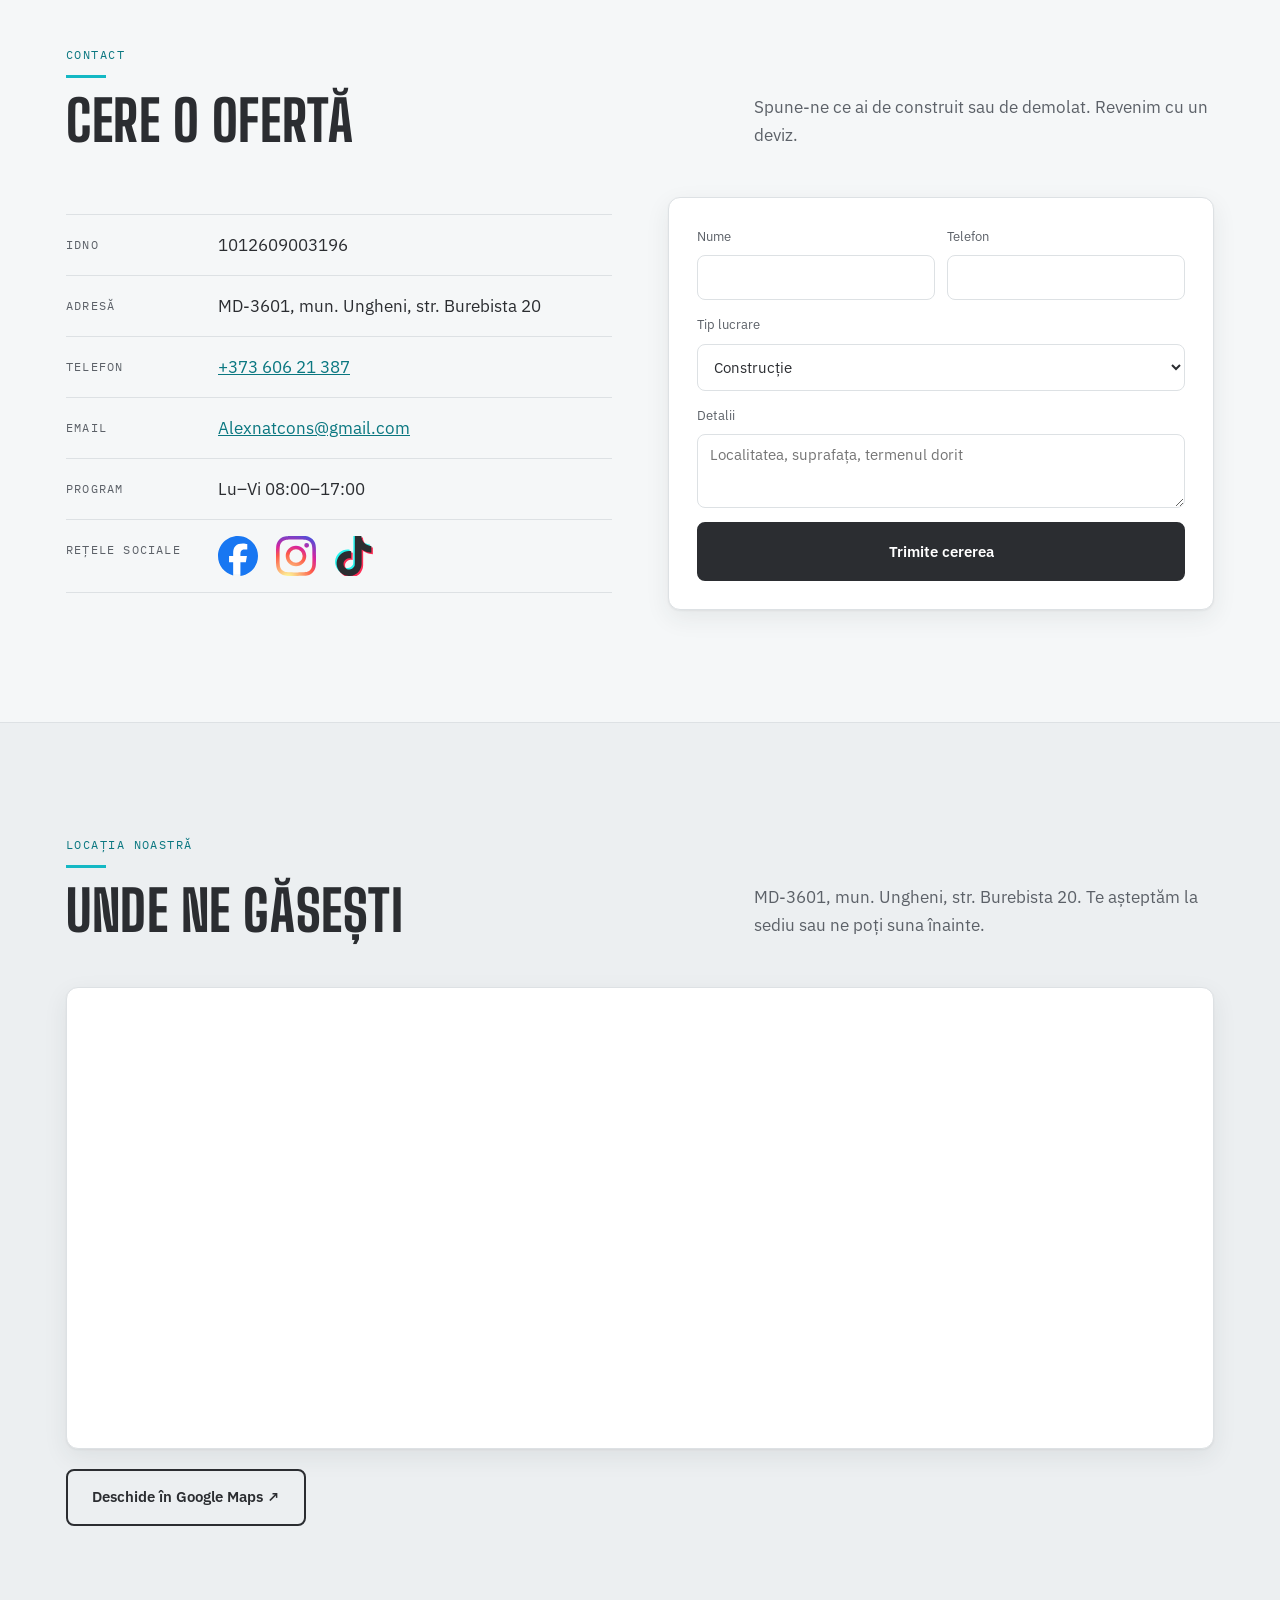
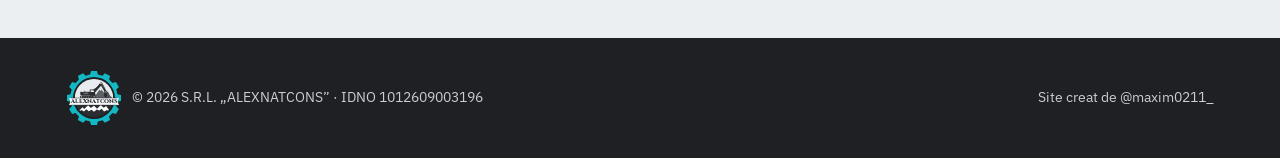
==== commit 3f708020: "Link previews: Open Graph/Twitter tags with 1200x630 logo image on all pages, PNG favicon, canonical" ====
--- a/index.html
+++ b/index.html
@@ -1,10 +1,24 @@
 <!doctype html><html lang="ro"><head><meta charset=utf8><script>document.documentElement.classList.add("js")</script><meta name=viewport content="width=device-width,initial-scale=1,viewport-fit=cover"><style>:root{color-scheme:light;box-sizing:border-box;padding-top:env(safe-area-inset-top,0px);padding-bottom:env(safe-area-inset-bottom,0px)}html{scroll-padding-top:env(safe-area-inset-top,0px)}body{margin:0;padding:0;font:14px -apple-system,BlinkMacSystemFont,sans-serif;background:#fff;color:#000}img{max-width:100%}[hidden]:not([hidden=until-found i]){display:none!important}</style><title>ALEXNATCONS Ungheni</title>
 <meta name="claude:viewport-fit-sides" content="cover">
 <link href="https://fonts.googleapis.com/css2?family=Cinzel:wght@700;800&display=block" rel="stylesheet">
-<link rel="icon" type="image/jpeg" href="assets/logo.jpg">
-<link rel="apple-touch-icon" href="assets/logo.jpg">
-<meta property="og:image" content="assets/logo.jpg">
 <meta name="description" content="ALEXNATCONS SRL, Ungheni — construcții, demolări, rețele de canalizare și magazin de piese pentru vulcanizare.">
+<link rel="icon" type="image/png" href="assets/favicon-512.png">
+<link rel="apple-touch-icon" href="assets/favicon-512.png">
+<link rel="canonical" href="https://alexnatcons.md/">
+<meta property="og:type" content="website">
+<meta property="og:site_name" content="ALEXNATCONS">
+<meta property="og:locale" content="ro_RO">
+<meta property="og:title" content="ALEXNATCONS Ungheni">
+<meta property="og:description" content="ALEXNATCONS SRL, Ungheni — construcții, demolări, rețele de canalizare și magazin de piese pentru vulcanizare.">
+<meta property="og:url" content="https://alexnatcons.md/">
+<meta property="og:image" content="https://alexnatcons.md/assets/og-image.jpg">
+<meta property="og:image:width" content="1200">
+<meta property="og:image:height" content="630">
+<meta property="og:image:alt" content="Logo ALEXNATCONS — construcții și demolări, Ungheni">
+<meta name="twitter:card" content="summary_large_image">
+<meta name="twitter:title" content="ALEXNATCONS Ungheni">
+<meta name="twitter:description" content="ALEXNATCONS SRL, Ungheni — construcții, demolări, rețele de canalizare și magazin de piese pentru vulcanizare.">
+<meta name="twitter:image" content="https://alexnatcons.md/assets/og-image.jpg">
 <link rel="preconnect" href="https://fonts.googleapis.com">
 <link rel="preconnect" href="https://fonts.gstatic.com" crossorigin>
 <link rel="stylesheet" href="https://fonts.googleapis.com/css2?family=Big+Shoulders+Display:wght@600;800;900&family=IBM+Plex+Sans:wght@400;500;600&family=IBM+Plex+Mono:wght@400;500&display=swap">
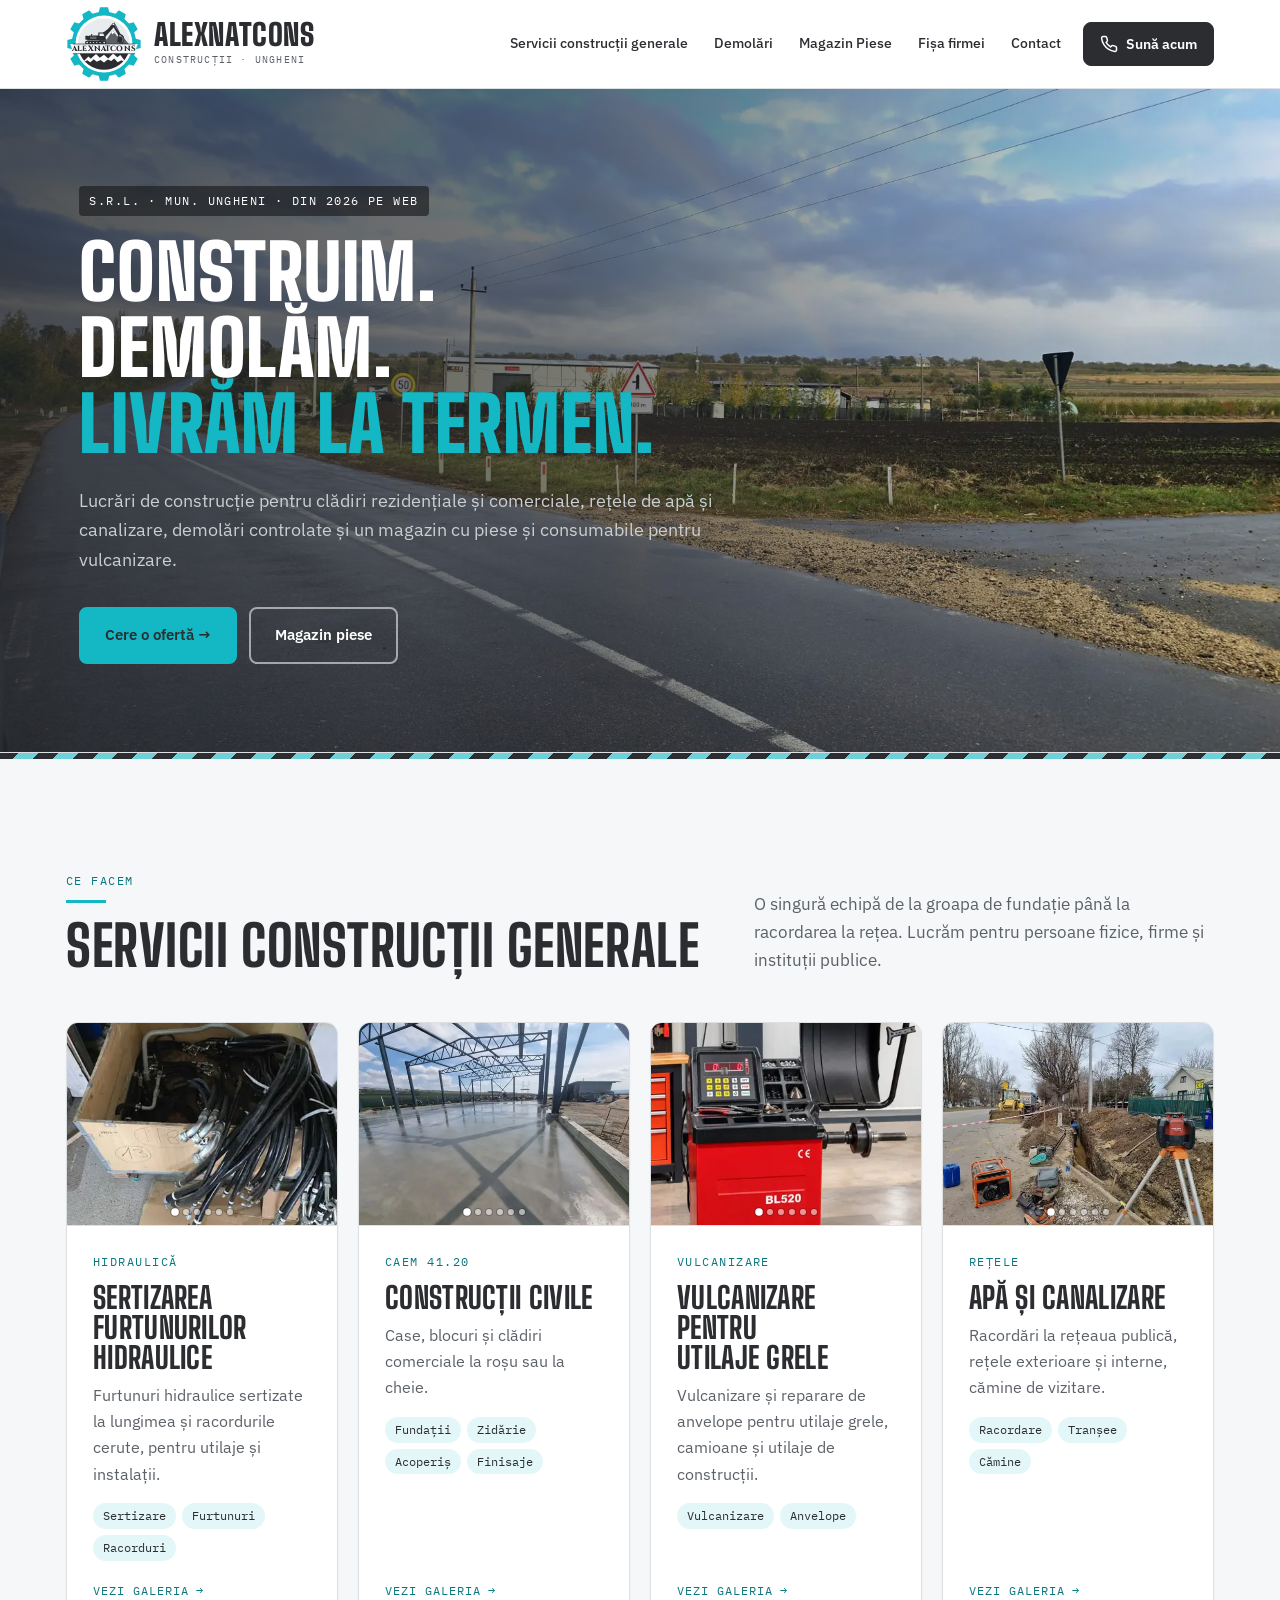
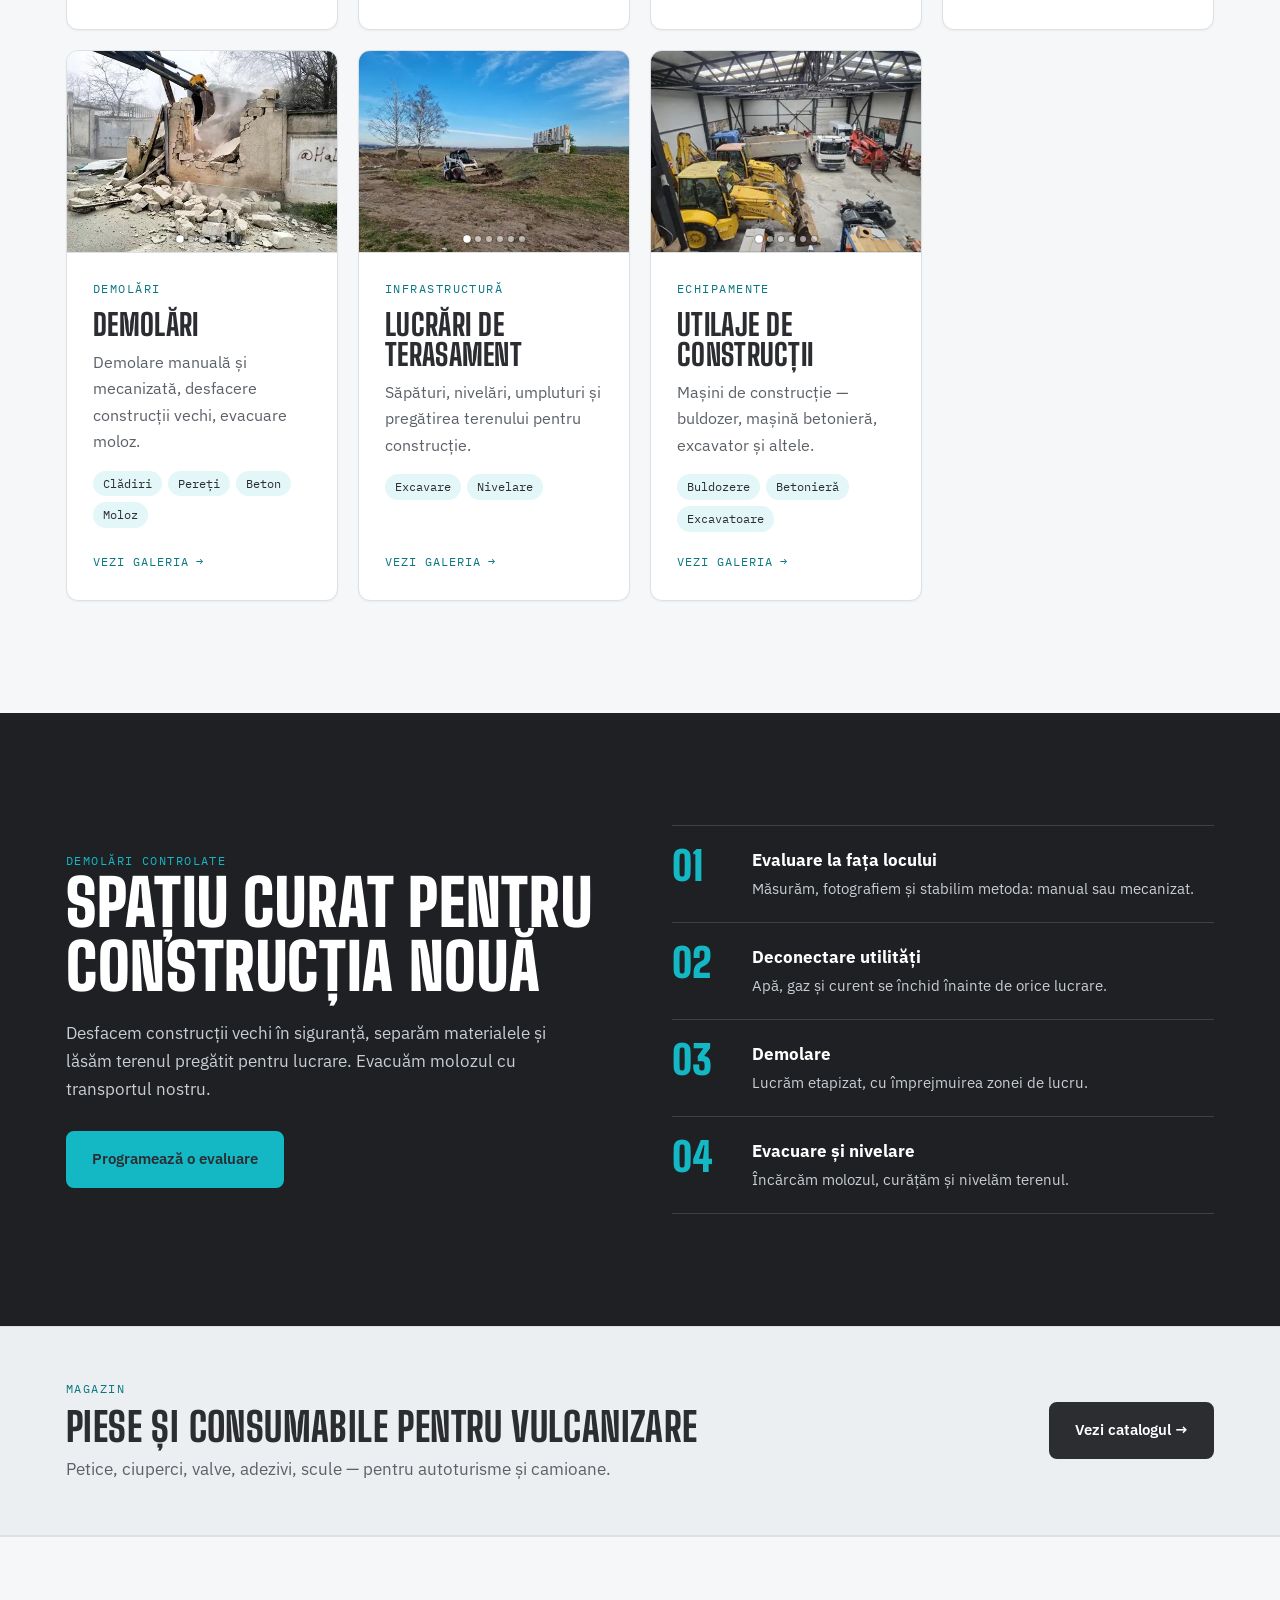
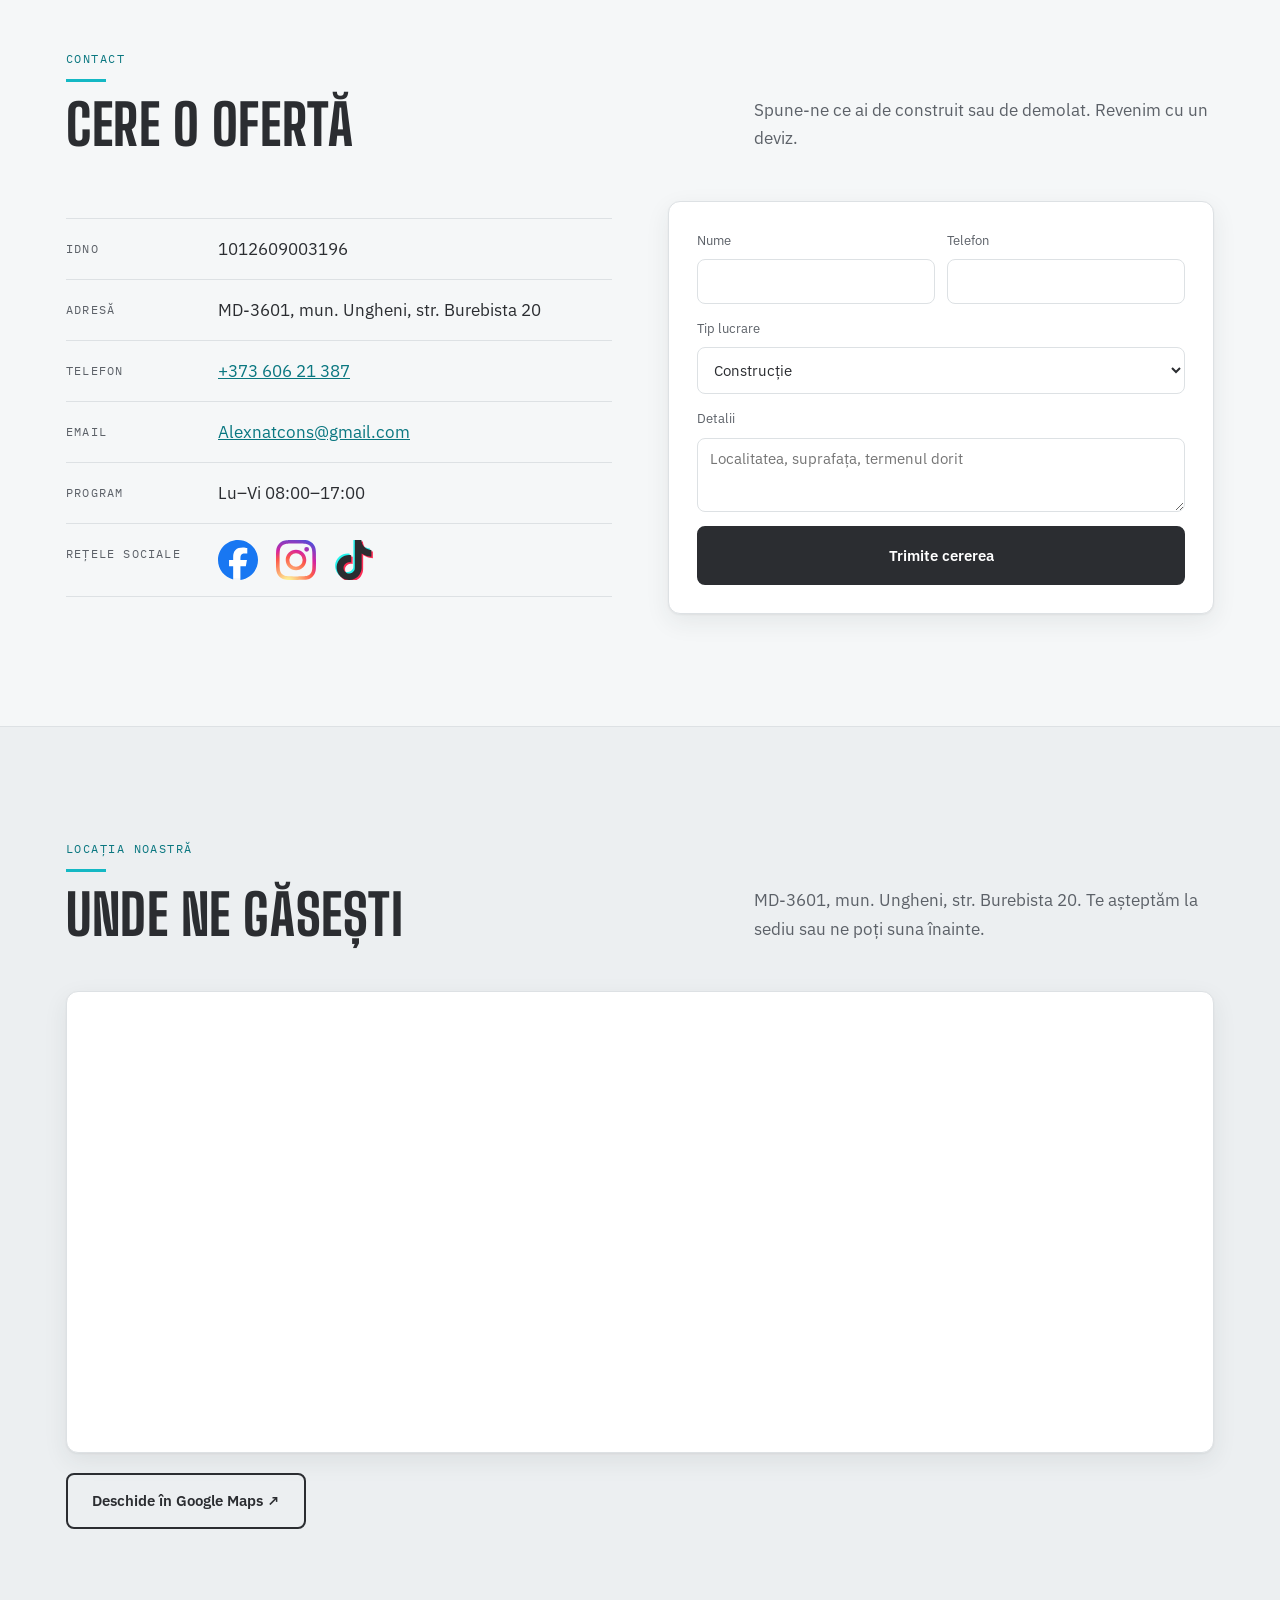
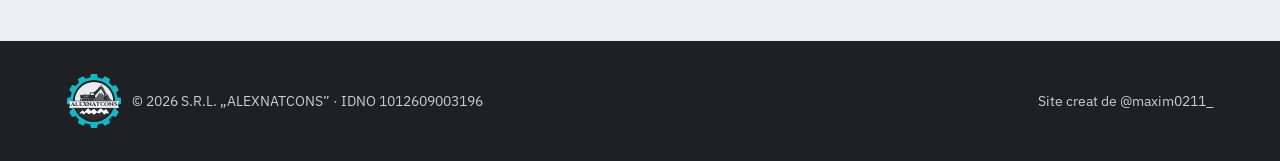
==== commit fdf93e68: "Reorder services: Sertizare first, Vulcanizare pentru utilaje grele third, rest unchanged Co-Authore" ====
--- a/index.html
+++ b/index.html
@@ -228,13 +228,13 @@
         <p>O singură echipă de la groapa de fundație până la racordarea la rețea. Lucrăm pentru persoane fizice, firme și instituții publice.</p>
       </div>
       <div class="services">
+        <article class="svc reveal"><div class="svc-media svc-ph" data-slideshow data-cat="sertizare-furtunuri" aria-hidden="true"></div><svg class="ico" viewBox="0 0 24 24" fill="none" stroke="currentColor" stroke-width="1.7" stroke-linecap="round" stroke-linejoin="round" aria-hidden="true"><path d="M4 8h4l4 8h4"/><rect x="2" y="6" width="3" height="4" rx=".5"/><rect x="19" y="14" width="3" height="4" rx=".5"/></svg><span class="code">Hidraulică</span><h3><a class="svc-link" href="sertizare-furtunuri.html">Sertizarea furtunurilor hidraulice</a></h3><p>Furtunuri hidraulice sertizate la lungimea și racordurile cerute, pentru utilaje și instalații.</p><ul><li>Sertizare</li><li>Furtunuri</li><li>Racorduri</li></ul><span class="more" aria-hidden="true">Vezi galeria →</span></article>
         <article class="svc reveal"><div class="svc-media svc-ph" data-slideshow data-cat="constructii-civile" aria-hidden="true"></div><svg class="ico" viewBox="0 0 24 24" fill="none" stroke="currentColor" stroke-width="1.7" stroke-linecap="round" stroke-linejoin="round" aria-hidden="true"><path d="M4 20V9l8-5 8 5v11M9 20v-6h6v6"/></svg><span class="code">CAEM 41.20</span><h3><a class="svc-link" href="constructii-civile.html">Construcții civile</a></h3><p>Case, blocuri și clădiri comerciale la roșu sau la cheie.</p><ul><li>Fundații</li><li>Zidărie</li><li>Acoperiș</li><li>Finisaje</li></ul><span class="more" aria-hidden="true">Vezi galeria →</span></article>
+        <article class="svc reveal"><div class="svc-media svc-ph" data-slideshow data-cat="dispozitive-vulcanizare" aria-hidden="true"></div><svg class="ico" viewBox="0 0 24 24" fill="none" stroke="currentColor" stroke-width="1.7" stroke-linecap="round" stroke-linejoin="round" aria-hidden="true"><circle cx="12" cy="12" r="9"/></svg><span class="code">Vulcanizare</span><h3><a class="svc-link" href="dispozitive-vulcanizare.html">Vulcanizare pentru utilaje grele</a></h3><p>Vulcanizare și reparare de anvelope pentru utilaje grele, camioane și utilaje de construcții.</p><ul><li>Vulcanizare</li><li>Anvelope</li></ul><span class="more" aria-hidden="true">Vezi galeria →</span></article>
         <article class="svc reveal"><div class="svc-media svc-ph" data-slideshow data-cat="apa-canalizare" aria-hidden="true"></div><svg class="ico" viewBox="0 0 24 24" fill="none" stroke="currentColor" stroke-width="1.7" stroke-linecap="round" stroke-linejoin="round" aria-hidden="true"><path d="M12 3s6 6.5 6 11a6 6 0 0 1-12 0c0-4.5 6-11 6-11z"/></svg><span class="code">Rețele</span><h3><a class="svc-link" href="apa-canalizare.html">Apă și canalizare</a></h3><p>Racordări la rețeaua publică, rețele exterioare și interne, cămine de vizitare.</p><ul><li>Racordare</li><li>Tranșee</li><li>Cămine</li></ul><span class="more" aria-hidden="true">Vezi galeria →</span></article>
         <article class="svc reveal"><div class="svc-media svc-ph" data-slideshow data-cat="demolari" aria-hidden="true"></div><svg class="ico" viewBox="0 0 24 24" fill="none" stroke="currentColor" stroke-width="1.7" stroke-linecap="round" stroke-linejoin="round" aria-hidden="true"><path d="M14 4l6 6-3 3-6-6zM12 8L4 16v4h4l8-8"/></svg><span class="code">Demolări</span><h3><a class="svc-link" href="demolari.html">Demolări</a></h3><p>Demolare manuală și mecanizată, desfacere construcții vechi, evacuare moloz.</p><ul><li>Clădiri</li><li>Pereți</li><li>Beton</li><li>Moloz</li></ul><span class="more" aria-hidden="true">Vezi galeria →</span></article>
         <article class="svc reveal"><div class="svc-media svc-ph" data-slideshow data-cat="lucrari-teren" aria-hidden="true"></div><svg class="ico" viewBox="0 0 24 24" fill="none" stroke="currentColor" stroke-width="1.7" stroke-linecap="round" stroke-linejoin="round" aria-hidden="true"><path d="M3 17l9 4 9-4M3 12l9 4 9-4M12 3L3 8l9 5 9-5z"/></svg><span class="code">Infrastructură</span><h3><a class="svc-link" href="lucrari-teren.html">Lucrări de Terasament</a></h3><p>Săpături, nivelări, umpluturi și pregătirea terenului pentru construcție.</p><ul><li>Excavare</li><li>Nivelare</li></ul><span class="more" aria-hidden="true">Vezi galeria →</span></article>
         <article class="svc reveal"><div class="svc-media svc-ph" data-slideshow data-cat="utilaje" aria-hidden="true"></div><svg class="ico" viewBox="0 0 24 24" fill="none" stroke="currentColor" stroke-width="1.7" stroke-linecap="round" stroke-linejoin="round" aria-hidden="true"><circle cx="12" cy="12" r="3"/><path d="M12 2v3M12 19v3M2 12h3M19 12h3M4.9 4.9l2.1 2.1M17 17l2.1 2.1M4.9 19.1L7 17M17 7l2.1-2.1"/></svg><span class="code">Echipamente</span><h3><a class="svc-link" href="utilaje-mecanisme.html">Utilaje de Construcții</a></h3><p>Mașini de construcție — buldozer, mașină betonieră, excavator și altele.</p><ul><li>Buldozere</li><li>Betonieră</li><li>Excavatoare</li></ul><span class="more" aria-hidden="true">Vezi galeria →</span></article>
-        <article class="svc reveal"><div class="svc-media svc-ph" data-slideshow data-cat="dispozitive-vulcanizare" aria-hidden="true"></div><svg class="ico" viewBox="0 0 24 24" fill="none" stroke="currentColor" stroke-width="1.7" stroke-linecap="round" stroke-linejoin="round" aria-hidden="true"><circle cx="12" cy="12" r="9"/></svg><span class="code">Vulcanizare</span><h3><a class="svc-link" href="dispozitive-vulcanizare.html">Vulcanizare pentru utilaje grele</a></h3><p>Vulcanizare și reparare de anvelope pentru utilaje grele, camioane și utilaje de construcții.</p><ul><li>Vulcanizare</li><li>Anvelope</li></ul><span class="more" aria-hidden="true">Vezi galeria →</span></article>
-        <article class="svc reveal"><div class="svc-media svc-ph" data-slideshow data-cat="sertizare-furtunuri" aria-hidden="true"></div><svg class="ico" viewBox="0 0 24 24" fill="none" stroke="currentColor" stroke-width="1.7" stroke-linecap="round" stroke-linejoin="round" aria-hidden="true"><path d="M4 8h4l4 8h4"/><rect x="2" y="6" width="3" height="4" rx=".5"/><rect x="19" y="14" width="3" height="4" rx=".5"/></svg><span class="code">Hidraulică</span><h3><a class="svc-link" href="sertizare-furtunuri.html">Sertizarea furtunurilor hidraulice</a></h3><p>Furtunuri hidraulice sertizate la lungimea și racordurile cerute, pentru utilaje și instalații.</p><ul><li>Sertizare</li><li>Furtunuri</li><li>Racorduri</li></ul><span class="more" aria-hidden="true">Vezi galeria →</span></article>
       </div>
     </div>
   </section>
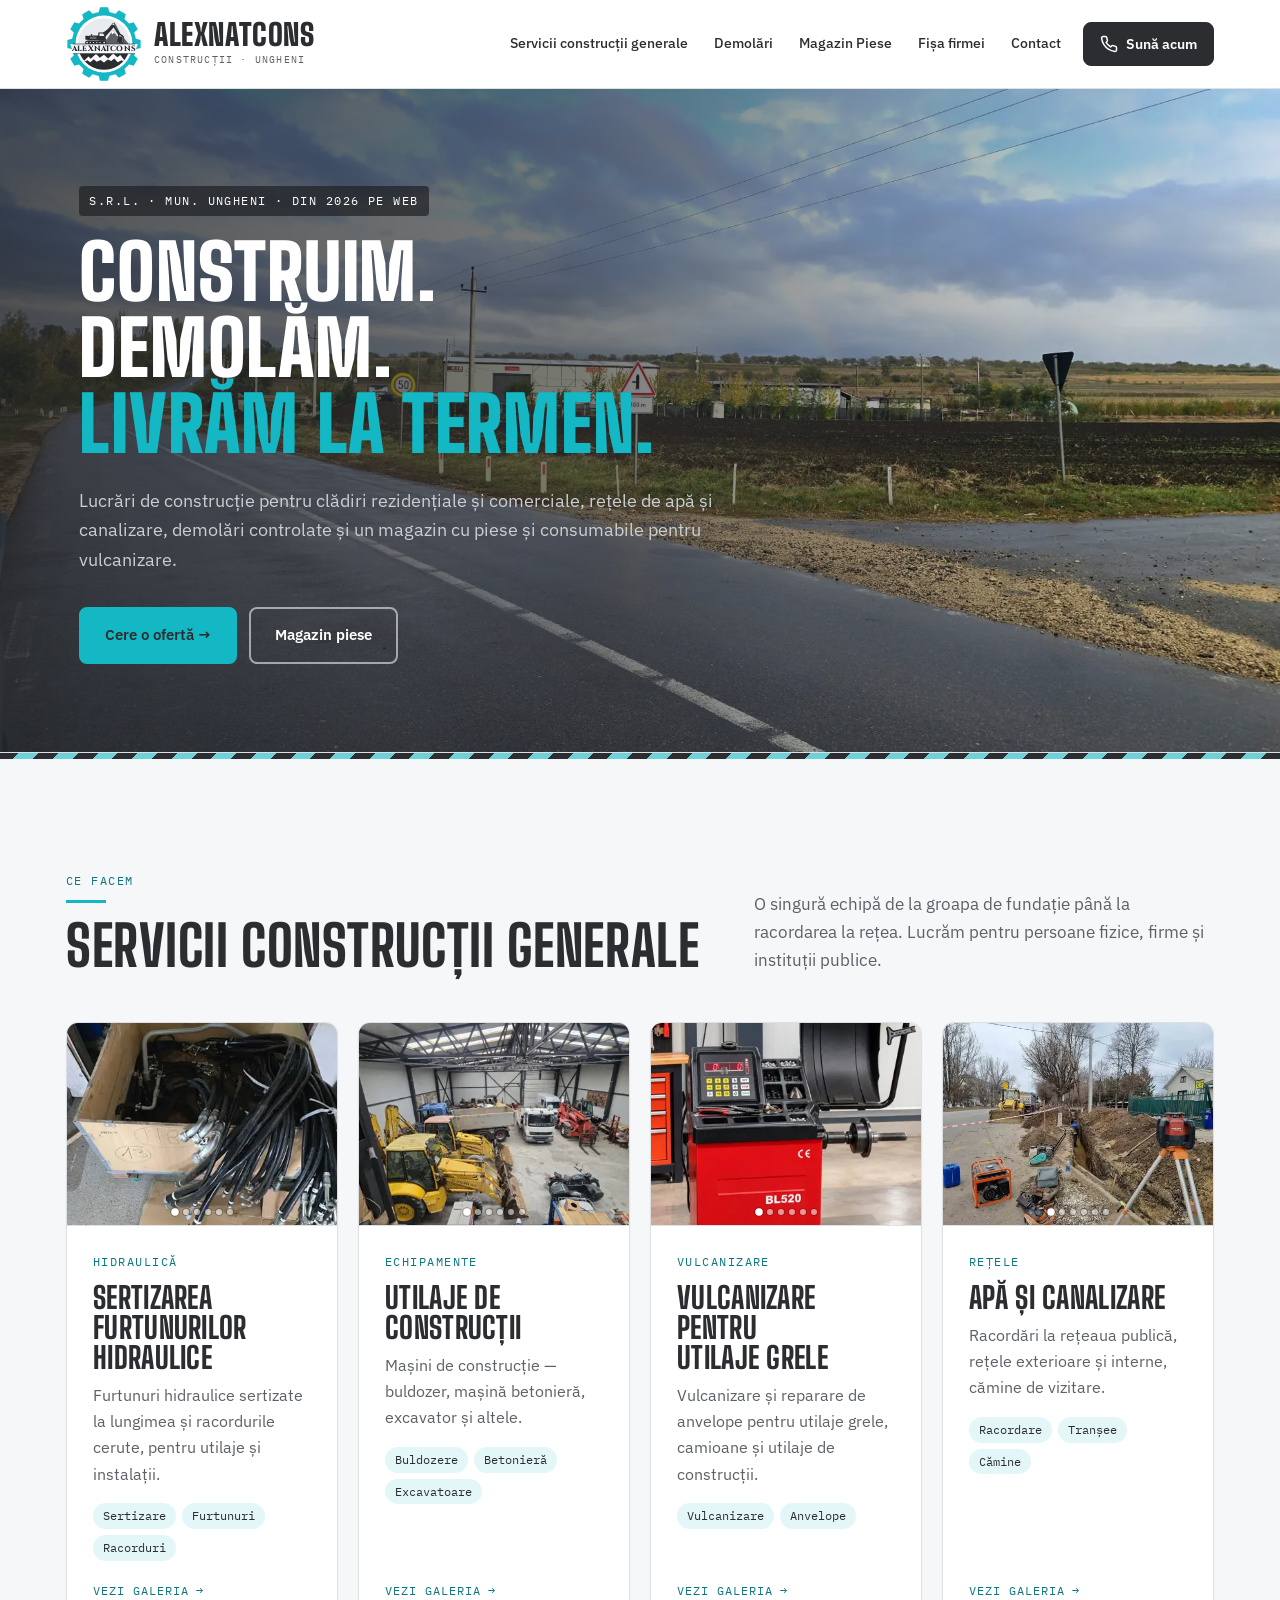
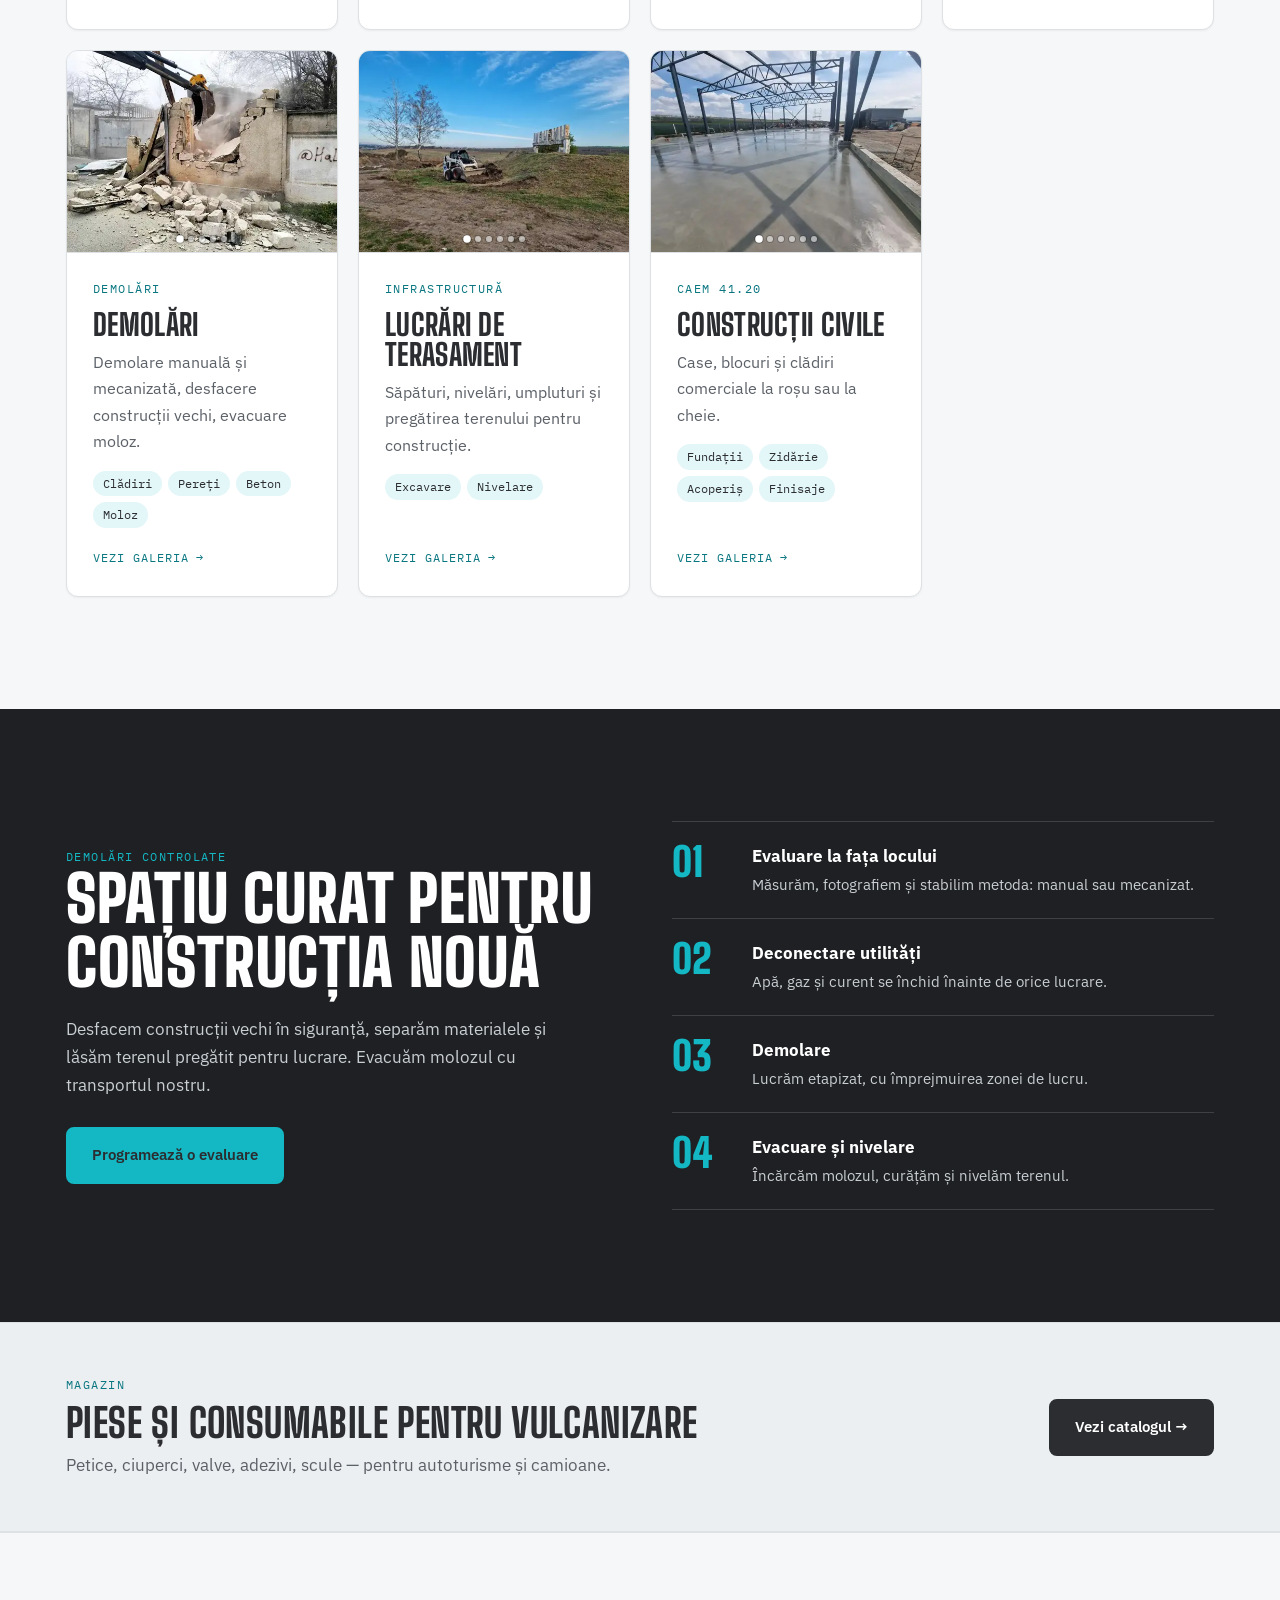
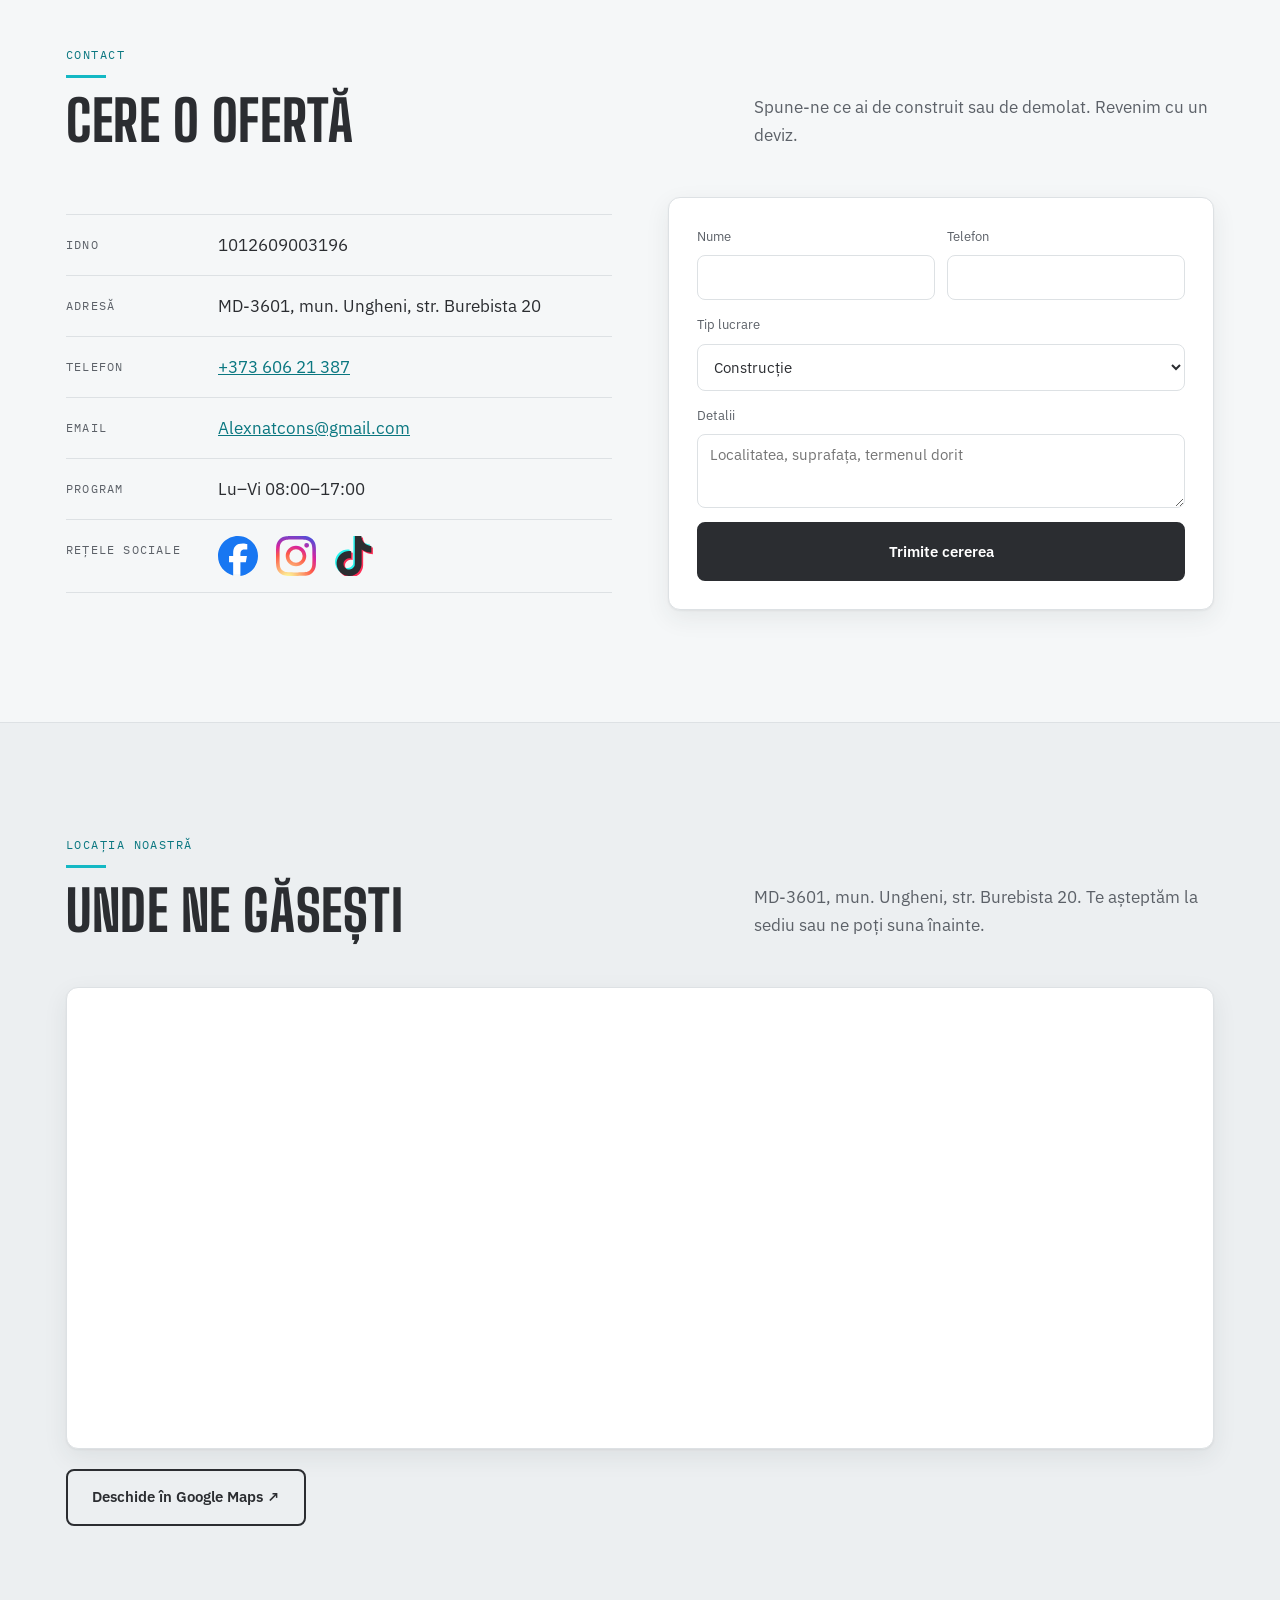
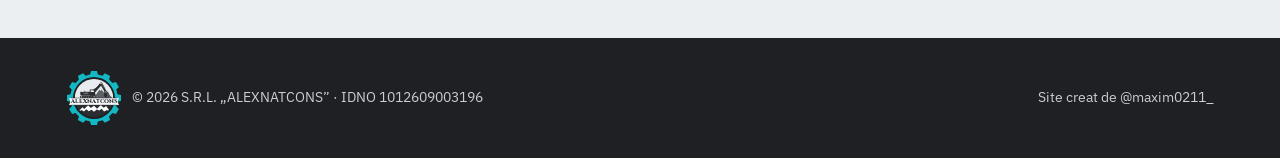
==== commit ad67e778: "Swap service cards 2 and 7 (Utilaje de Construcții now second, Construcții civile last) Co-Authored-" ====
--- a/index.html
+++ b/index.html
@@ -229,12 +229,12 @@
       </div>
       <div class="services">
         <article class="svc reveal"><div class="svc-media svc-ph" data-slideshow data-cat="sertizare-furtunuri" aria-hidden="true"></div><svg class="ico" viewBox="0 0 24 24" fill="none" stroke="currentColor" stroke-width="1.7" stroke-linecap="round" stroke-linejoin="round" aria-hidden="true"><path d="M4 8h4l4 8h4"/><rect x="2" y="6" width="3" height="4" rx=".5"/><rect x="19" y="14" width="3" height="4" rx=".5"/></svg><span class="code">Hidraulică</span><h3><a class="svc-link" href="sertizare-furtunuri.html">Sertizarea furtunurilor hidraulice</a></h3><p>Furtunuri hidraulice sertizate la lungimea și racordurile cerute, pentru utilaje și instalații.</p><ul><li>Sertizare</li><li>Furtunuri</li><li>Racorduri</li></ul><span class="more" aria-hidden="true">Vezi galeria →</span></article>
-        <article class="svc reveal"><div class="svc-media svc-ph" data-slideshow data-cat="constructii-civile" aria-hidden="true"></div><svg class="ico" viewBox="0 0 24 24" fill="none" stroke="currentColor" stroke-width="1.7" stroke-linecap="round" stroke-linejoin="round" aria-hidden="true"><path d="M4 20V9l8-5 8 5v11M9 20v-6h6v6"/></svg><span class="code">CAEM 41.20</span><h3><a class="svc-link" href="constructii-civile.html">Construcții civile</a></h3><p>Case, blocuri și clădiri comerciale la roșu sau la cheie.</p><ul><li>Fundații</li><li>Zidărie</li><li>Acoperiș</li><li>Finisaje</li></ul><span class="more" aria-hidden="true">Vezi galeria →</span></article>
+        <article class="svc reveal"><div class="svc-media svc-ph" data-slideshow data-cat="utilaje" aria-hidden="true"></div><svg class="ico" viewBox="0 0 24 24" fill="none" stroke="currentColor" stroke-width="1.7" stroke-linecap="round" stroke-linejoin="round" aria-hidden="true"><circle cx="12" cy="12" r="3"/><path d="M12 2v3M12 19v3M2 12h3M19 12h3M4.9 4.9l2.1 2.1M17 17l2.1 2.1M4.9 19.1L7 17M17 7l2.1-2.1"/></svg><span class="code">Echipamente</span><h3><a class="svc-link" href="utilaje-mecanisme.html">Utilaje de Construcții</a></h3><p>Mașini de construcție — buldozer, mașină betonieră, excavator și altele.</p><ul><li>Buldozere</li><li>Betonieră</li><li>Excavatoare</li></ul><span class="more" aria-hidden="true">Vezi galeria →</span></article>
         <article class="svc reveal"><div class="svc-media svc-ph" data-slideshow data-cat="dispozitive-vulcanizare" aria-hidden="true"></div><svg class="ico" viewBox="0 0 24 24" fill="none" stroke="currentColor" stroke-width="1.7" stroke-linecap="round" stroke-linejoin="round" aria-hidden="true"><circle cx="12" cy="12" r="9"/></svg><span class="code">Vulcanizare</span><h3><a class="svc-link" href="dispozitive-vulcanizare.html">Vulcanizare pentru utilaje grele</a></h3><p>Vulcanizare și reparare de anvelope pentru utilaje grele, camioane și utilaje de construcții.</p><ul><li>Vulcanizare</li><li>Anvelope</li></ul><span class="more" aria-hidden="true">Vezi galeria →</span></article>
         <article class="svc reveal"><div class="svc-media svc-ph" data-slideshow data-cat="apa-canalizare" aria-hidden="true"></div><svg class="ico" viewBox="0 0 24 24" fill="none" stroke="currentColor" stroke-width="1.7" stroke-linecap="round" stroke-linejoin="round" aria-hidden="true"><path d="M12 3s6 6.5 6 11a6 6 0 0 1-12 0c0-4.5 6-11 6-11z"/></svg><span class="code">Rețele</span><h3><a class="svc-link" href="apa-canalizare.html">Apă și canalizare</a></h3><p>Racordări la rețeaua publică, rețele exterioare și interne, cămine de vizitare.</p><ul><li>Racordare</li><li>Tranșee</li><li>Cămine</li></ul><span class="more" aria-hidden="true">Vezi galeria →</span></article>
         <article class="svc reveal"><div class="svc-media svc-ph" data-slideshow data-cat="demolari" aria-hidden="true"></div><svg class="ico" viewBox="0 0 24 24" fill="none" stroke="currentColor" stroke-width="1.7" stroke-linecap="round" stroke-linejoin="round" aria-hidden="true"><path d="M14 4l6 6-3 3-6-6zM12 8L4 16v4h4l8-8"/></svg><span class="code">Demolări</span><h3><a class="svc-link" href="demolari.html">Demolări</a></h3><p>Demolare manuală și mecanizată, desfacere construcții vechi, evacuare moloz.</p><ul><li>Clădiri</li><li>Pereți</li><li>Beton</li><li>Moloz</li></ul><span class="more" aria-hidden="true">Vezi galeria →</span></article>
         <article class="svc reveal"><div class="svc-media svc-ph" data-slideshow data-cat="lucrari-teren" aria-hidden="true"></div><svg class="ico" viewBox="0 0 24 24" fill="none" stroke="currentColor" stroke-width="1.7" stroke-linecap="round" stroke-linejoin="round" aria-hidden="true"><path d="M3 17l9 4 9-4M3 12l9 4 9-4M12 3L3 8l9 5 9-5z"/></svg><span class="code">Infrastructură</span><h3><a class="svc-link" href="lucrari-teren.html">Lucrări de Terasament</a></h3><p>Săpături, nivelări, umpluturi și pregătirea terenului pentru construcție.</p><ul><li>Excavare</li><li>Nivelare</li></ul><span class="more" aria-hidden="true">Vezi galeria →</span></article>
-        <article class="svc reveal"><div class="svc-media svc-ph" data-slideshow data-cat="utilaje" aria-hidden="true"></div><svg class="ico" viewBox="0 0 24 24" fill="none" stroke="currentColor" stroke-width="1.7" stroke-linecap="round" stroke-linejoin="round" aria-hidden="true"><circle cx="12" cy="12" r="3"/><path d="M12 2v3M12 19v3M2 12h3M19 12h3M4.9 4.9l2.1 2.1M17 17l2.1 2.1M4.9 19.1L7 17M17 7l2.1-2.1"/></svg><span class="code">Echipamente</span><h3><a class="svc-link" href="utilaje-mecanisme.html">Utilaje de Construcții</a></h3><p>Mașini de construcție — buldozer, mașină betonieră, excavator și altele.</p><ul><li>Buldozere</li><li>Betonieră</li><li>Excavatoare</li></ul><span class="more" aria-hidden="true">Vezi galeria →</span></article>
+        <article class="svc reveal"><div class="svc-media svc-ph" data-slideshow data-cat="constructii-civile" aria-hidden="true"></div><svg class="ico" viewBox="0 0 24 24" fill="none" stroke="currentColor" stroke-width="1.7" stroke-linecap="round" stroke-linejoin="round" aria-hidden="true"><path d="M4 20V9l8-5 8 5v11M9 20v-6h6v6"/></svg><span class="code">CAEM 41.20</span><h3><a class="svc-link" href="constructii-civile.html">Construcții civile</a></h3><p>Case, blocuri și clădiri comerciale la roșu sau la cheie.</p><ul><li>Fundații</li><li>Zidărie</li><li>Acoperiș</li><li>Finisaje</li></ul><span class="more" aria-hidden="true">Vezi galeria →</span></article>
       </div>
     </div>
   </section>
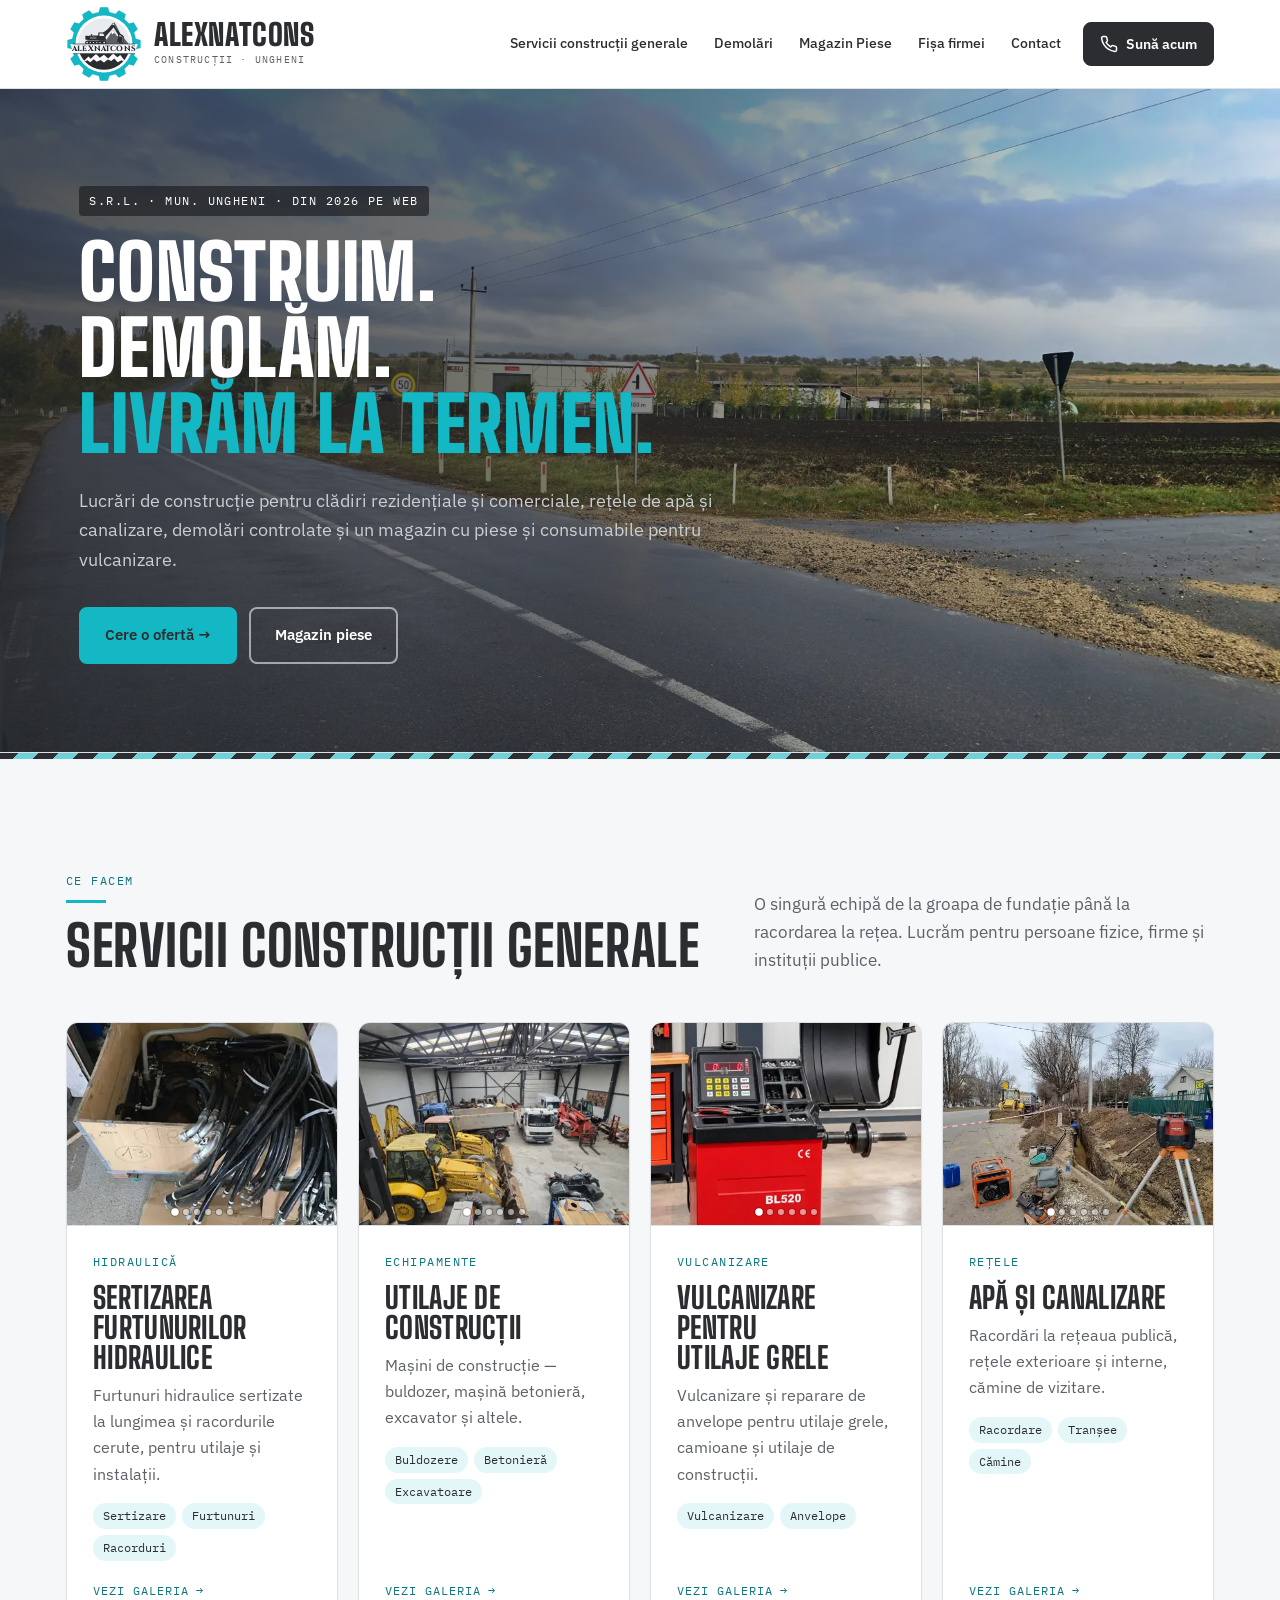
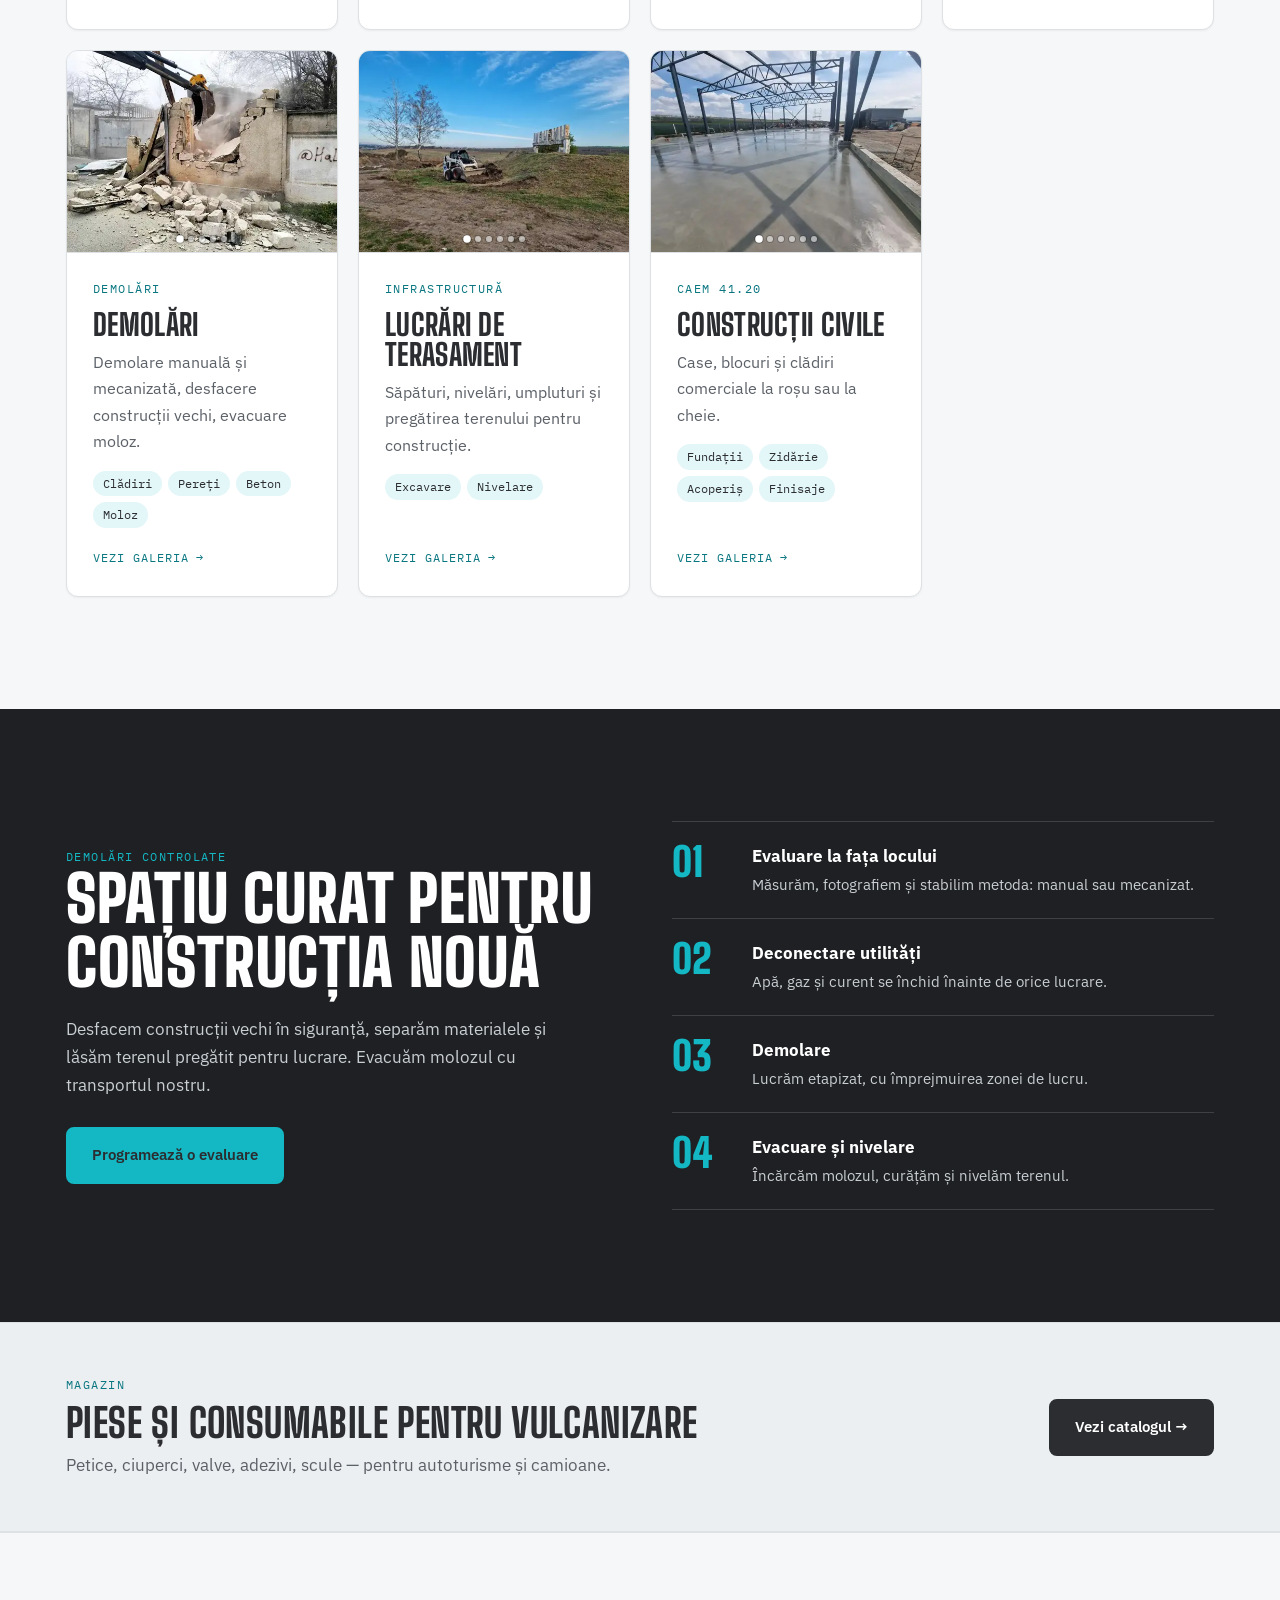
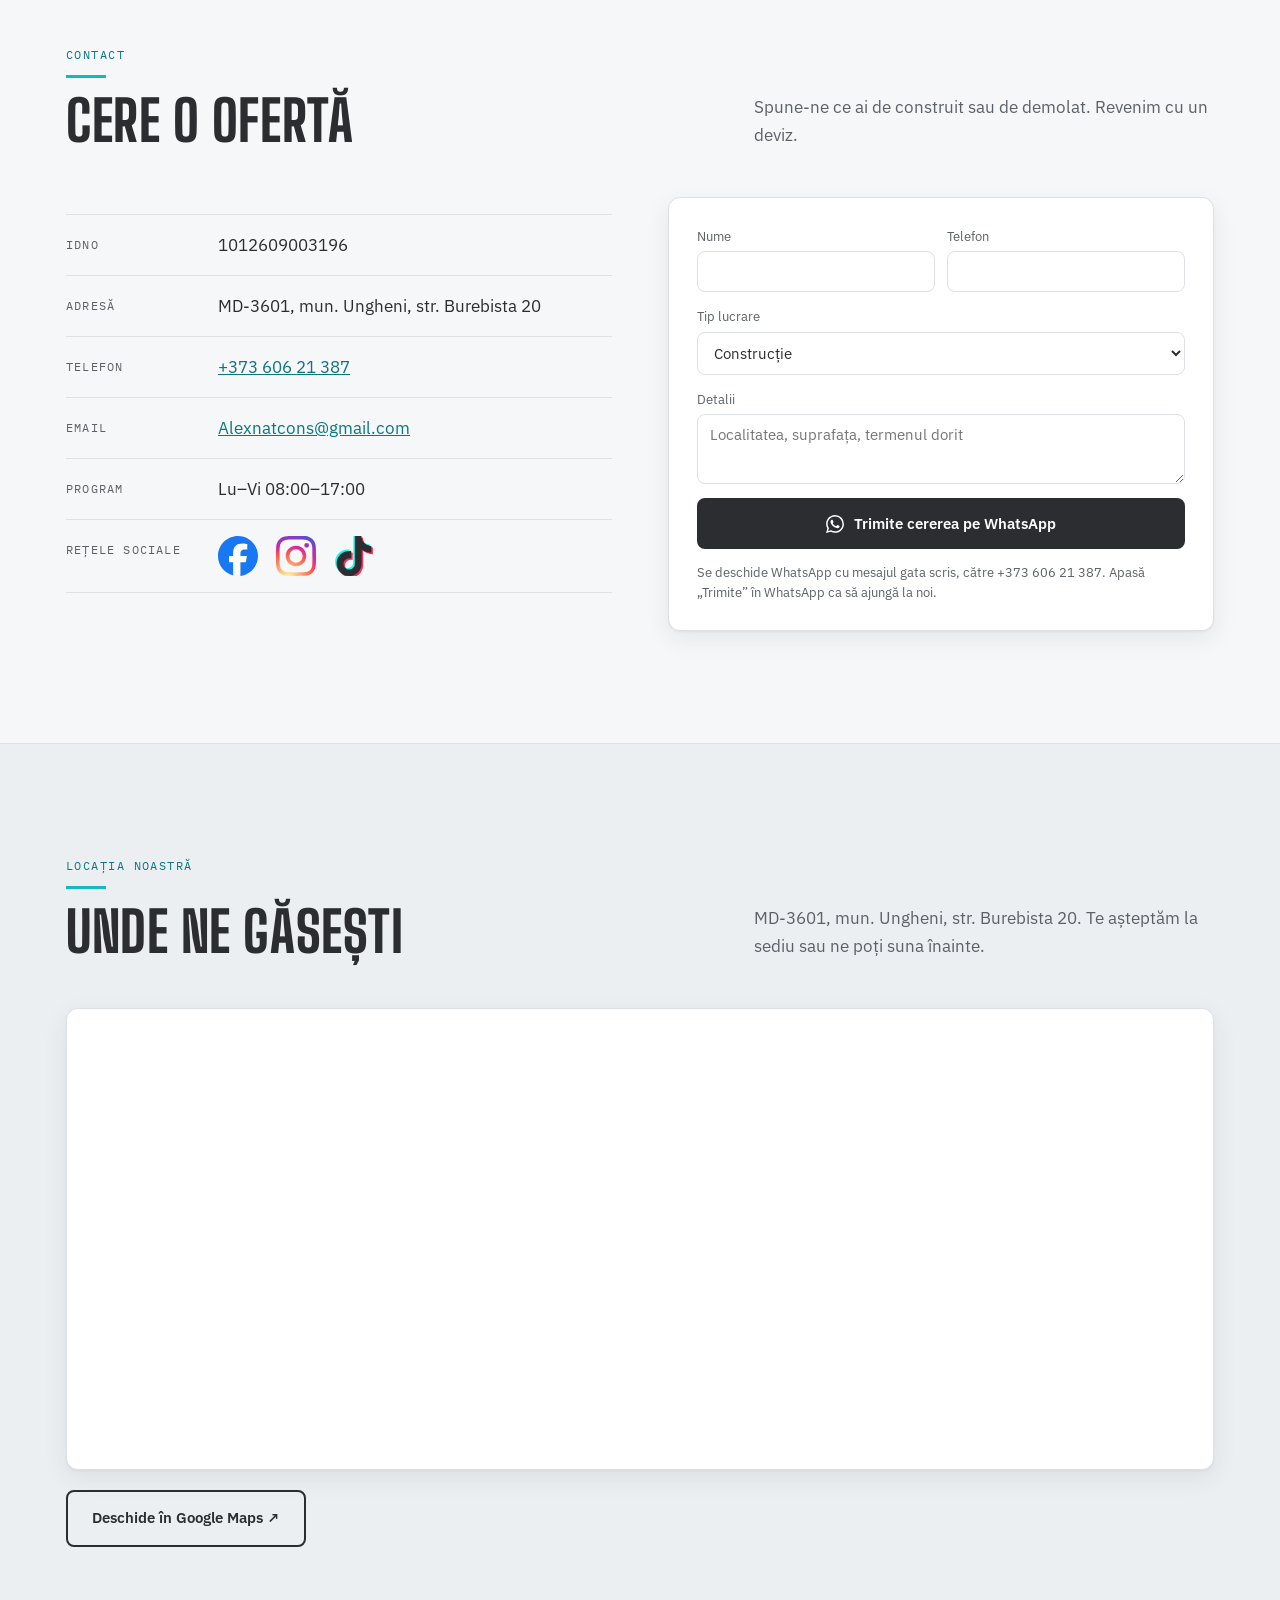
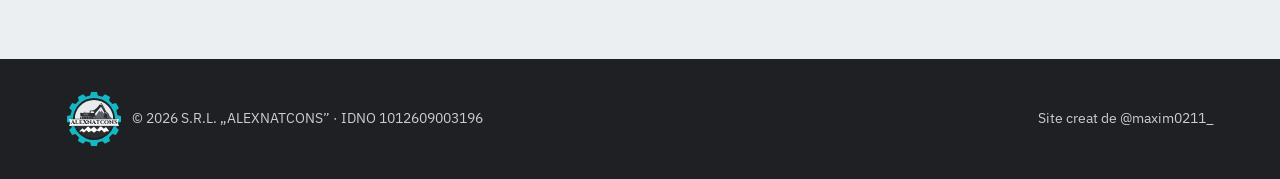
==== commit 31e0297a: "Offer form: send request via WhatsApp to the company number (prefilled message); add 'Utilaje de Con" ====
--- a/index.html
+++ b/index.html
@@ -292,10 +292,11 @@
             <label for="qphone">Telefon<input id="qphone" required type="tel" autocomplete="tel"></label>
           </div>
           <label for="qtype">Tip lucrare
-            <select id="qtype"><option>Construcție</option><option>Demolare</option><option>Apă și canalizare</option><option>Lucrări de Terasament</option><option>Vulcanizare utilaje grele</option><option>Sertizare furtunuri hidraulice</option></select>
+            <select id="qtype"><option>Construcție</option><option>Demolare</option><option>Apă și canalizare</option><option>Lucrări de Terasament</option><option>Vulcanizare utilaje grele</option><option>Utilaje de Construcții</option><option>Sertizare furtunuri hidraulice</option></select>
           </label>
           <label for="qmsg">Detalii<textarea id="qmsg" placeholder="Localitatea, suprafața, termenul dorit"></textarea></label>
-          <button class="btn" type="submit">Trimite cererea</button>
+          <button class="btn" type="submit"><svg viewBox="0 0 24 24" fill="currentColor" aria-hidden="true" width="20" height="20"><path d="M17.472 14.382c-.297-.149-1.758-.867-2.03-.967-.273-.099-.471-.148-.67.15-.197.297-.767.966-.94 1.164-.173.199-.347.223-.644.075-.297-.15-1.255-.463-2.39-1.475-.883-.788-1.48-1.761-1.653-2.059-.173-.297-.018-.458.13-.606.134-.133.298-.347.446-.52.149-.174.198-.298.298-.497.099-.198.05-.371-.025-.52-.075-.149-.669-1.612-.916-2.207-.242-.579-.487-.5-.669-.51-.173-.008-.371-.01-.57-.01-.198 0-.52.074-.792.372-.272.297-1.04 1.016-1.04 2.479 0 1.462 1.065 2.875 1.213 3.074.149.198 2.096 3.2 5.077 4.487.709.306 1.262.489 1.694.625.712.227 1.36.195 1.871.118.571-.085 1.758-.719 2.006-1.413.248-.694.248-1.289.173-1.413-.074-.124-.272-.198-.57-.347m-5.421 7.403h-.004a9.87 9.87 0 01-5.031-1.378l-.361-.214-3.741.982.998-3.648-.235-.374a9.86 9.86 0 01-1.51-5.26c.001-5.45 4.436-9.884 9.888-9.884 2.64 0 5.122 1.03 6.988 2.898a9.825 9.825 0 012.893 6.994c-.003 5.45-4.437 9.884-9.885 9.884m8.413-18.297A11.815 11.815 0 0012.05 0C5.495 0 .16 5.335.157 11.892c0 2.096.547 4.142 1.588 5.945L.057 24l6.305-1.654a11.882 11.882 0 005.683 1.448h.005c6.554 0 11.89-5.335 11.893-11.893a11.821 11.821 0 00-3.48-8.413z"/></svg>Trimite cererea pe WhatsApp</button>
+          <p class="form-note">Se deschide WhatsApp cu mesajul gata scris, către <span data-phone-text>+373 606 21 387</span>. Apasă „Trimite” în WhatsApp ca să ajungă la noi.</p>
           <div id="qdone" class="done" hidden></div>
         </form>
       </div>
--- a/styles.css
+++ b/styles.css
@@ -393,3 +393,6 @@
 /* 7 servicii: 4 coloane pe desktop mare; cu 3 coloane, ultimul card se centrează */
 @media (min-width:1101px){.services{grid-template-columns:repeat(4,1fr)}}
 @media (min-width:901px) and (max-width:1100px){.services .svc:last-child:nth-child(3n+1){grid-column:2}}
+
+.form .btn svg{flex:none}
+.form-note{margin:0;font-size:13px;color:var(--text-2);line-height:1.5}
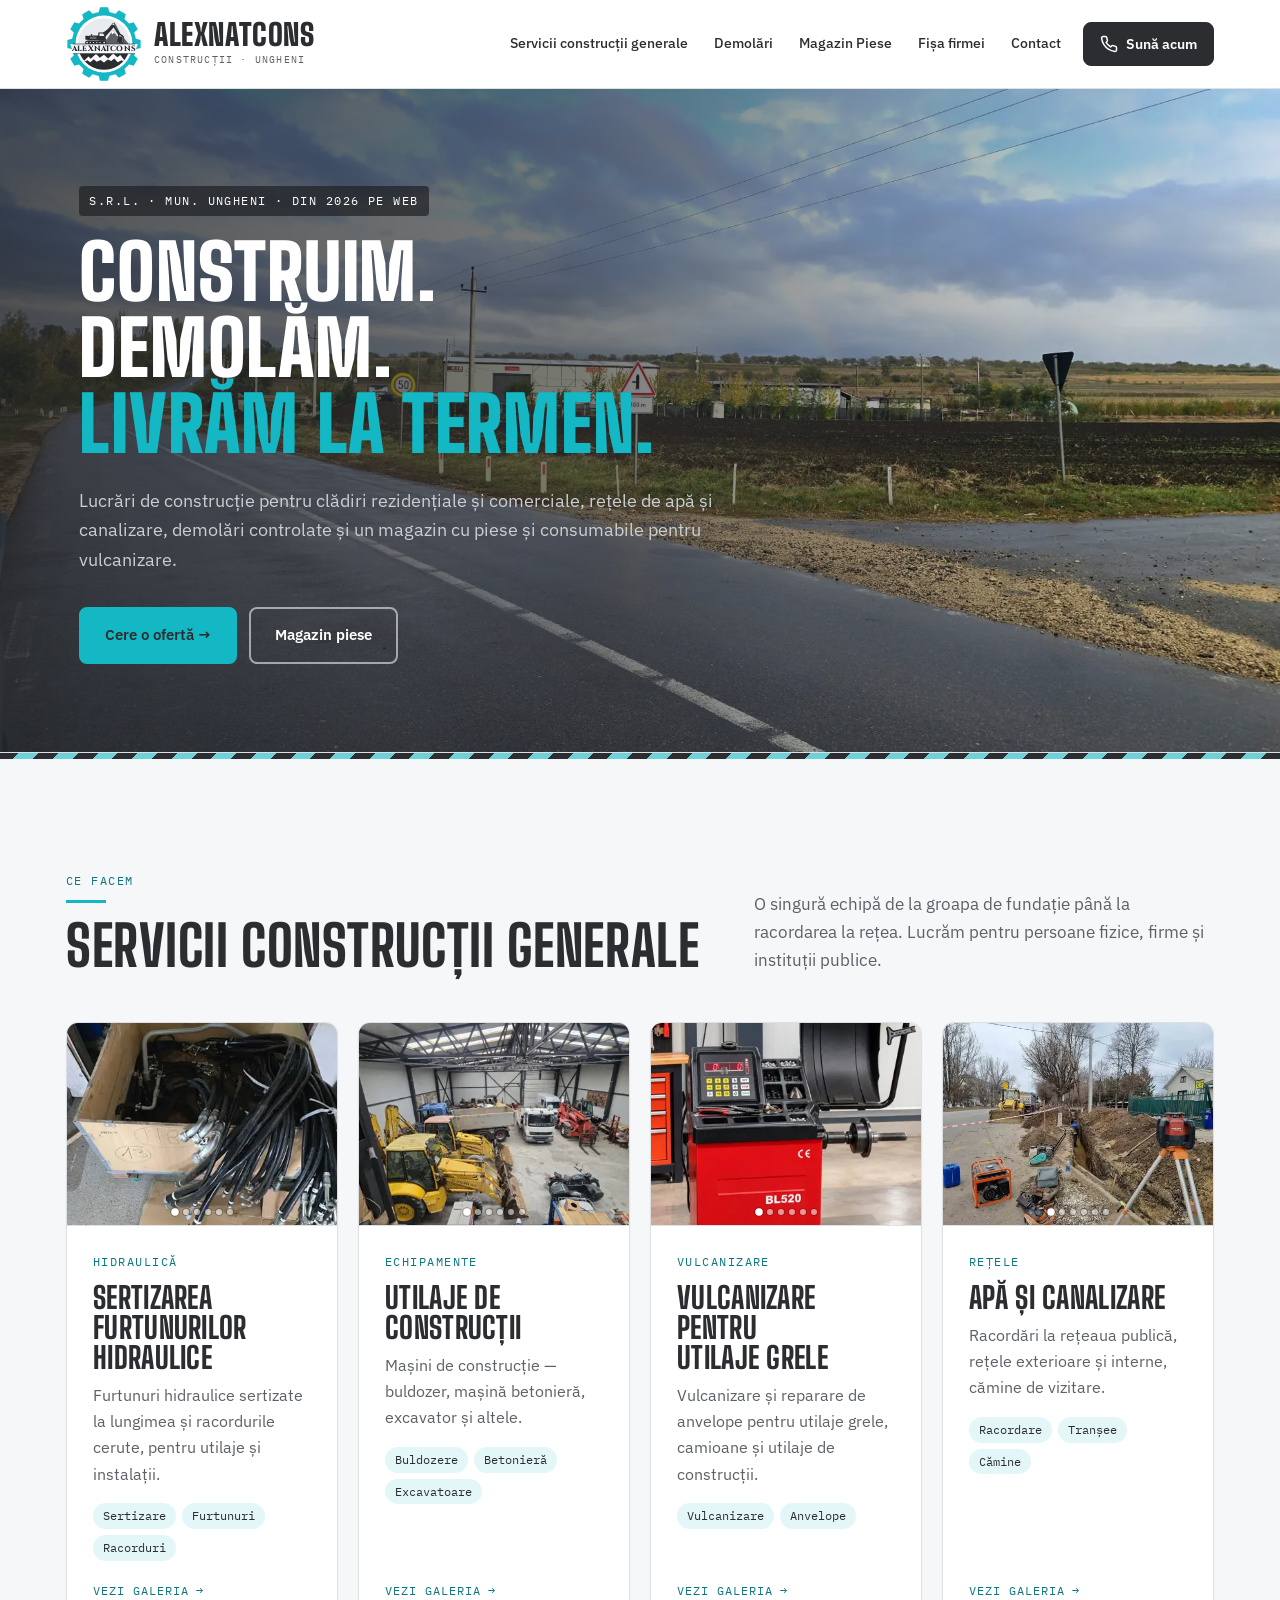
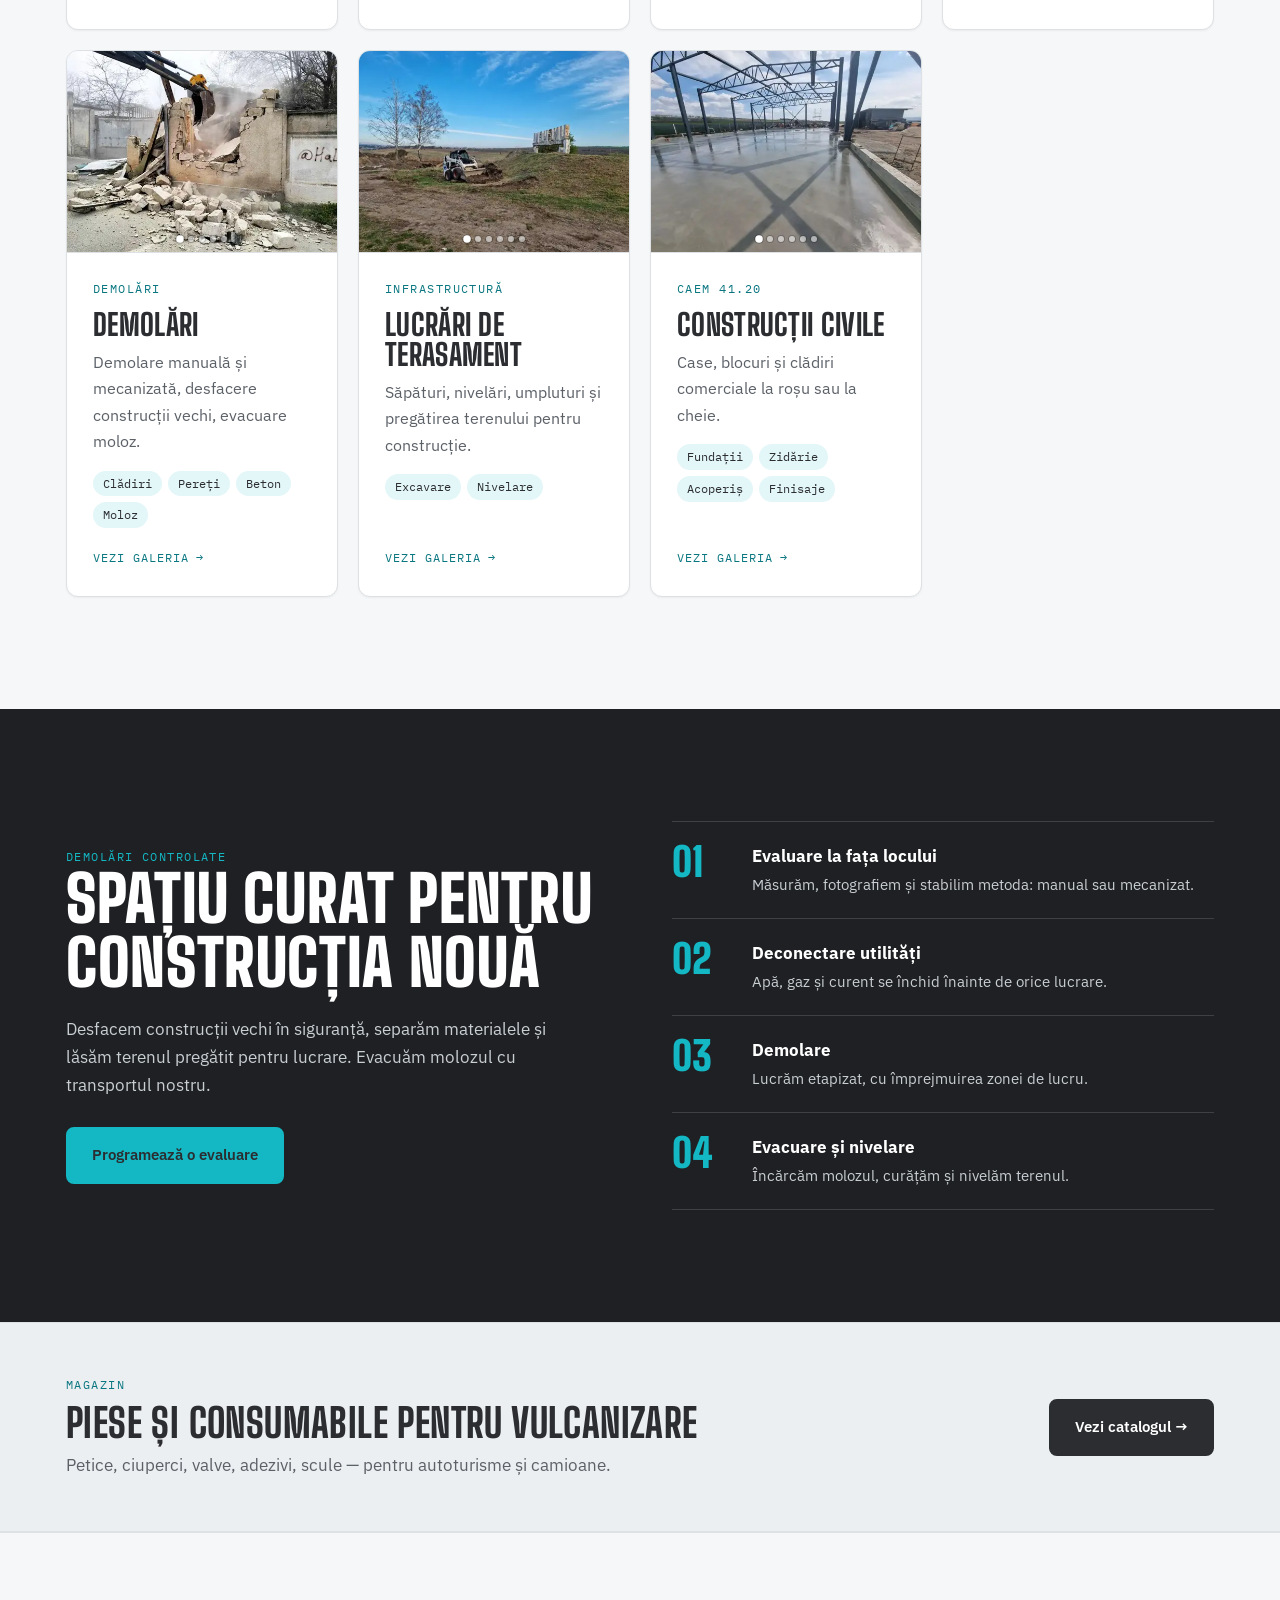
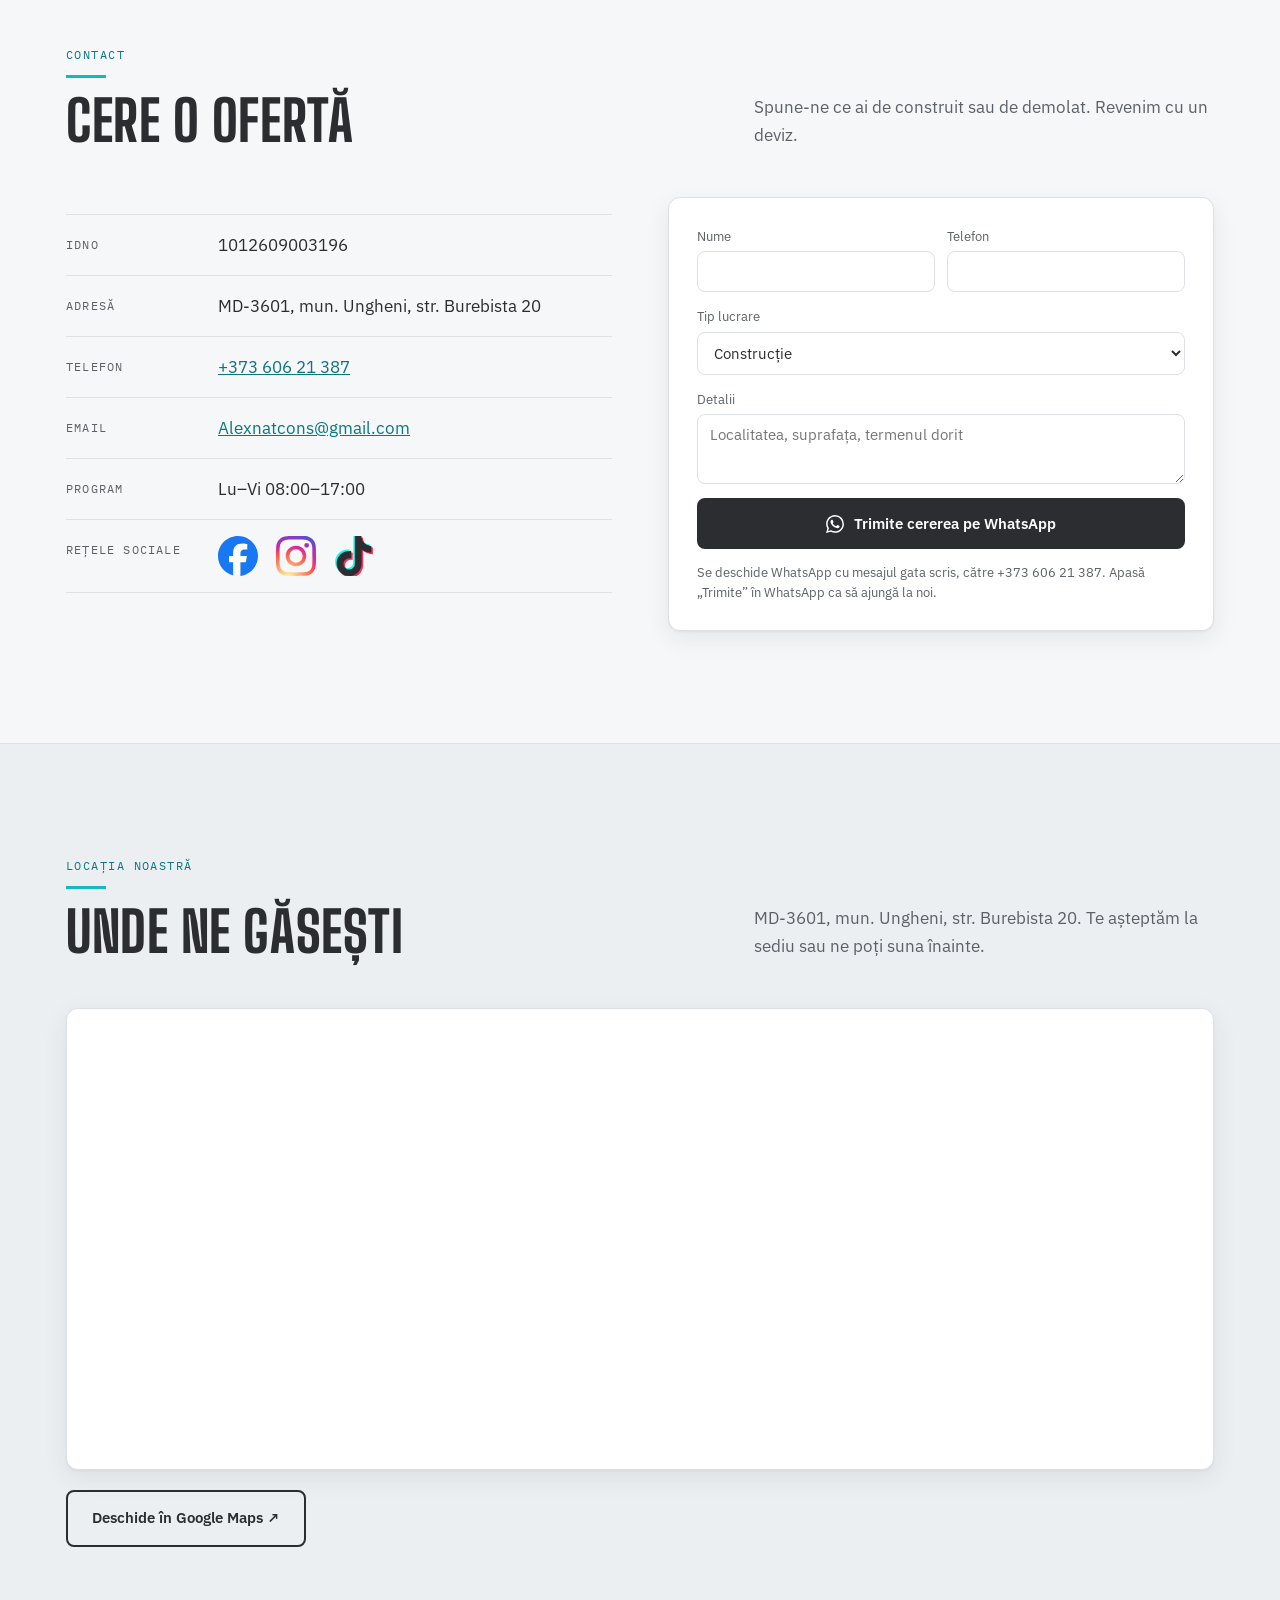
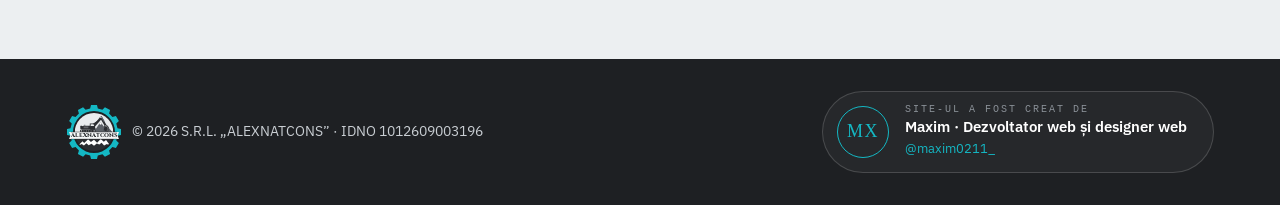
==== commit ab73c672: "Footer: developer credit badge (MX monogram, 'Site-ul a fost creat de Maxim', Instagram link) on all" ====
--- a/index.html
+++ b/index.html
@@ -320,7 +320,10 @@
 <footer>
   <div class="wrap">
     <span class="foot-brand"><svg class="mark" viewBox="0 0 400 400" aria-hidden="true"><use href="#anc-mark"/></svg>© 2026 S.R.L. „ALEXNATCONS” · IDNO 1012609003196</span>
-    <span>Site creat de <a href="https://www.instagram.com/maxim0211_/" target="_blank" rel="noopener">@maxim0211_</a></span>
+    <a class="credit" href="https://www.instagram.com/maxim0211_/" target="_blank" rel="noopener" aria-label="Site-ul a fost creat de Maxim, dezvoltator web și designer web, pe Instagram">
+      <span class="credit-mx" aria-hidden="true">MX</span>
+      <span class="credit-t"><small>Site-ul a fost creat de</small><b>Maxim · Dezvoltator web și designer web</b><em>@maxim0211_</em></span>
+    </a>
   </div>
 </footer>
 
--- a/styles.css
+++ b/styles.css
@@ -396,3 +396,14 @@
 
 .form .btn svg{flex:none}
 .form-note{margin:0;font-size:13px;color:var(--text-2);line-height:1.5}
+
+/* Credit dezvoltator (footer) */
+footer .wrap{row-gap:24px}
+.credit{display:flex;align-items:center;gap:16px;flex:0 1 auto;margin-left:auto;padding:12px 26px 12px 14px;border:1px solid rgba(255,255,255,.16);border-radius:999px;background:rgba(255,255,255,.04);text-decoration:none!important;transition:border-color .25s,background .25s,transform .25s}
+.credit:hover{border-color:var(--accent);background:rgba(255,255,255,.07);transform:translateY(-2px)}
+.credit-mx{flex:none;display:grid;place-items:center;width:52px;height:52px;border:1px solid var(--accent);border-radius:50%;font:500 18px var(--f-display);letter-spacing:.08em;color:var(--accent);font-family:Georgia,"Times New Roman",serif}
+.credit-t{display:grid;gap:2px;min-width:0}
+.credit-t small{font:500 10px var(--f-mono);letter-spacing:.2em;text-transform:uppercase;color:var(--muted)}
+.credit-t b{font-size:15px;font-weight:600;color:#fff;line-height:1.3}
+.credit-t em{font-style:normal;font-size:13px;color:var(--accent)}
+@media (max-width:700px){.credit{margin-left:0;width:100%;border-radius:28px}}
